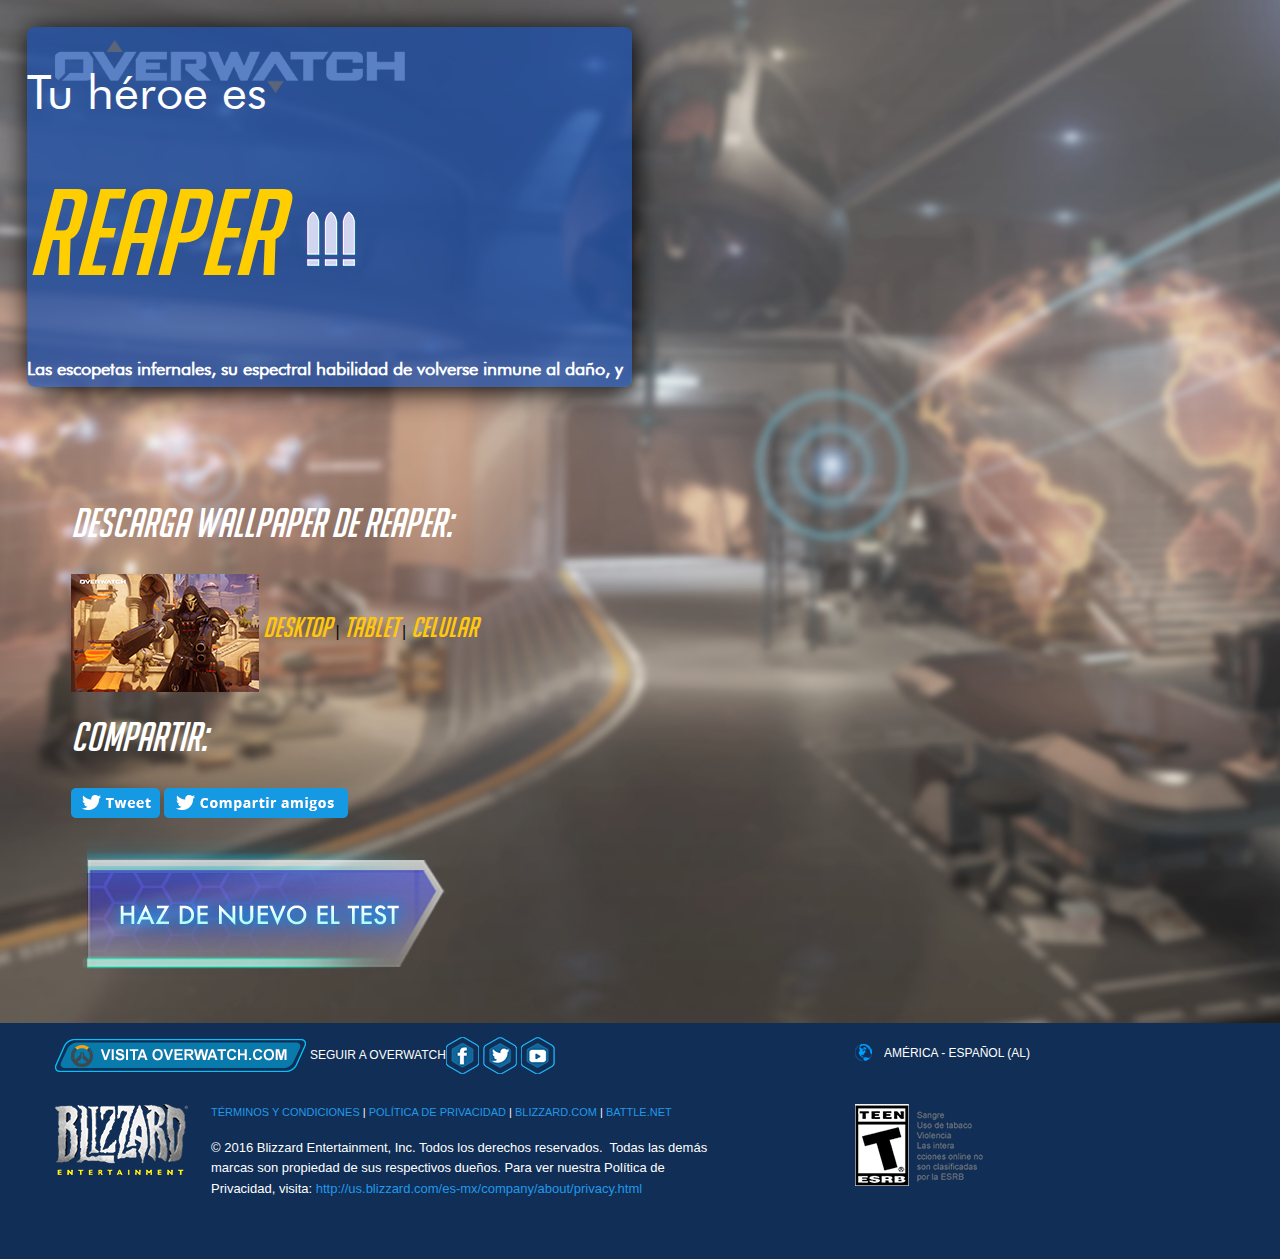
==== preguntas.html @ 50249923 "Ajustes en sección Preguntas/Resultados" ====
<!doctype html>

<html class="no-js" lang="en">
  <head>
    <meta charset="utf-8">
    <meta http-equiv="x-ua-compatible" content="ie=edge">
    <meta name="viewport" content="width=device-width, initial-scale=1.0">
    <title>QuizOverwatch</title>
    <link rel="stylesheet" href="styles/app.css">
    <link rel="stylesheet" href="styles/foundation-icons.css">
    <script src="https://ajax.googleapis.com/ajax/libs/jquery/2.2.3/jquery.min.js"></script>
  </head>
  <body>
  <section class="logo_top">
    <div class="row">
      <div class="large-12 columns">
        <div class="logo"></div>
      </div>
    </div>
    <div class="row">
      <div class="large-12 columns">
        <div class="callout">
<!--           <div class="heroes">
            <div class="large-12 columns social-container">
              <div class="large-6 medium-6 columns facebook"></div>
              <div class="large-6 medium-6 columns twitter"></div>
            </div>
          </div> -->
          <div id="pantalla-preguntas" style="display:none;">

              <div class="pregunta-quiz">
                <p id="cual_eres">1. El auto no arranca. Tú:</p>
              </div>

               <div class="contenedor-preguntas">

    	           <div class="row">
    	           		<div class="large-10 columns large-centered">
    	           	   		<div class="row">        
    				           	<div class="medium-4 columns div-pregunta .div-focus"> 
    				           		<img src="assets/Preguntas/Pregunta1_respuesta1.png">
    				           		<div class="div-texto-pregunta">Llamas a un mecánico</div>
    				           	</div>
    				           	<div class="medium-4 columns div-pregunta .div-focus">
    				           		<img src="assets/Preguntas/Pregunta1_respuesta2.png">
    				           		<div class="div-texto-pregunta">Lo levantas con tus propias manos</div>
    				           	</div>
    				           	<div class="medium-4 columns div-pregunta .div-focus">
    				           		<img src="assets/Preguntas/Pregunta1_respuesta3.png">
    				           		<div class="div-texto-pregunta">Lo conviertes en refacciones</div>
    				           	</div>
    		         		</div>
    		       		</div>
    	           </div> 

    	          <div class="row">
    		           	<div class="large-10 columns large-centered">
    		           	   	<div class="row">        
        				           	<div class="medium-4 columns div-pregunta">
        				           		<img src="assets/Preguntas/Pregunta1_respuesta4.png">
        				           		<div class="div-texto-pregunta">Llenas el tanque de gasolina con un líquido de apariencia dudosa</div>
        				           	</div>
        				           	<div class="medium-4 columns div-pregunta">
        				           		<img src="assets/Preguntas/Pregunta1_respuesta5.png">
        				           		<div class="div-texto-pregunta">Lo reparas</div>
        				           	</div>
        				           	<div class="medium-4 columns div-pregunta">
        				           		<img src="assets/Preguntas/Pregunta1_respuesta6.png">
        				           		<div class="div-texto-pregunta">Utilizas un transporte alternativo</div>
        				           	</div>
    			             	</div>
    			     	     </div>
    	           </div>

               </div>

              <div class="large-10 columns large-centered">
              </div>

          </div>

          <!-- RESULTADOS -->

    

          <div id="pantalla-resultado">
          <div class="resultado-quiz">
            <p id="Tu_heroe">Tu héroe es</p>
            <p id="Nombre_heroe">REAPER <img src="assets/Personaje_Resultado/Icono_rol_ataque.png" alt=""></p>
            <p id="descripcion_heroe"> <strong> Las escopetas infernales, su espectral habilidad de volverse inmune al daño, y el poder de caminar entre las sombras hacen a Reaper uno de los seres más letales de la Tierra.</strong></p>
          </div>

          <!-- descargar wallpaper -->

          <section class="Descarga-Wallpaper">
          
          	<div class="medium-6 columns vacio"> </div>
          	<div class="medium-6 columns vacio"> </div>

          	<div class="contenido-descarga-wallpaper">
          	<div class="row">
          		<div class="medium-6 columns">
          		<p id="Descarga-wall"> DESCARGA WALLPAPER DE REAPER: </p>
          		<p id="Descarga-formatos"> <img src="assets/Personaje_Resultado/Reaper_wallp_thumb.png" alt=""> 
          		    <a class="formatos-descarga" href="#"> DESKTOP  </a> |
                    <a class="formatos-descarga" href="#"> TABLET </a> |
                    <a class="formatos-descarga" href="#"> CELULAR </a></p>
          		</div>
          	</div>
          	</section>

          	<section class="Compartir-redes-tw">
          	<div class="contenido-compartir-tw"> 
          	<div class="row">
          		<div class="medium-6 columns">
          		<p id="Compartir-redes"> COMPARTIR: </p>
          		<p id="BT-Tweet-compartir"> <img src="assets/Personaje_Resultado/Bt_Tweet.png" alt=""> <img src="assets/Personaje_Resultado/Bt_Compartir_twitter.png" alt=""> </p>

          		</div>
          	</div>

          	</div>
          	</section>

          	<section class="Bt-HazNuevoTest">
          	<div class="Bt-Nuevo-Test"> 
          	<div class="row">
          		<div class="medium-6 columns">
          		<p id="Bt_HazNuevo"> <img src="assets/Personaje_Resultado/Bt_HazNuevoTest.png" alt=""> </p>

          		</div>
          	</div>

          	</div>
          	</section>
        


          </div> <!-- .pantalla-resultado -->
          <!-- . TERMINA RESULTADOS -->

        </div>
      </div>
    </div>
    </section>

    <!-- footer -->

    <footer>
      <div class="row">

        <div class="large-8 columns">
        <ul class="menu" style="margin-top: 14px;">
          <li>
            <a href="http://www.playoverwatch.com" target="_blank" style="padding: 0px;">
                <img src="assets/home/footer/Bt_VisitaOver.png" alt="">
            </a>
          </li>
          <li id="seguiroverwatch"> SEGUIR A OVERWATCH </li>
          <li>
              <a href="https://www.facebook.com/PlayOverwatch/" target="_blank" style="padding: 0px;">
              <img src="assets/home/footer/logo_facebook.png" alt=""></a>
          </li>
          <li>
              <a href="https://twitter.com/playoverwatch" target="_blank" style="padding: 0px;">
              <img src="assets/home/footer/logo_twitter.png" alt=""></a>
          </li>
          <li>
            <a href="https://www.youtube.com/PlayOverwatch" target="_blank" style="padding: 0px;"><img src="assets/home/footer/logo_youtube.png" alt=""></a>
          </li>
        </ul>    
        </div> <!-- .large-8 columns -->


       <div class="large-4 columns">
       <div class="seleccion-idioma">
        <ul class="no-bullet horizontal align-right">
          <li><img src="assets/home/footer/WORLD.png" alt=""> 
              <select class="idioma">
                <option>AMÉRICA - ESPAÑOL (AL)</option>
                <option>AMÉRICA - PORTUGUES</option>
                <option>AMÉRICA - INGLÉS</option>
              </select>
          </li>
        </ul>
        </div> <!-- .seleccion-idionma -->
        </div> <!-- .large-4 columns -->

      </div> <!-- .row -->

      <div class="row">
        <div class="large-7 columns">
        

        <div class="Legales">
        <div class="LogoBlizzard" id="legalesBlizzardlogo">
            
        </div>
          <div class="legalesblizzard">
              <ul class="no-bullet horizontal">

                <p class="text-justify" id="legalesblizzardtexto">
                    <a class="enlaces-footer" href="#"> TÉRMINOS Y CONDICIONES   </a> |
                    <a class="enlaces-footer" href="#"> POLÍTICA DE PRIVACIDAD </a> |
                    <a class="enlaces-footer" href="#"> BLIZZARD.COM </a> |
                    <a class="enlaces-footer" href="#"> BATTLE.NET </a>
                <p/>
                <p class="disclaimer"> 
                     © 2016 Blizzard Entertainment, Inc. Todos los derechos reservados.  Todas las demás marcas son propiedad de sus respectivos dueños. Para ver nuestra Política de Privacidad, visita: <a href="http://us.blizzard.com/es-mx/company/about/privacy.html">http://us.blizzard.com/es-mx/company/about/privacy.html</a>
                </p>

              </ul>
          </div> <!-- .legales blizzard -->
        </div> <!-- .legales -->
          
        </div><!-- .large-8 columns -->

        <div class="large-1 columns">
          
        </div><!-- .large-1 columns -->

        <div class="large-4 columns">
          <div class="imagen-esrb">
          
          </div>
        </div><!-- .large-4 columns -->

      </div> <!-- .row -->

    </footer>
    <!-- footer fin -->



    <script src="bower_components/jquery/dist/jquery.js"></script>
    <script src="bower_components/what-input/what-input.js"></script>
    <script src="bower_components/foundation-sites/dist/foundation.js"></script>
    <script src="js/app.js"></script>
  </body>
</html>
---- styles/app.css ----
@charset "UTF-8";
/**
 * Foundation for Sites by ZURB
 * Version 6.2.1
 * foundation.zurb.com
 * Licensed under MIT Open Source
 */
/*! normalize.css v3.0.3 | MIT License | github.com/necolas/normalize.css */
/**
   * 1. Set default font family to sans-serif.
   * 2. Prevent iOS and IE text size adjust after device orientation change,
   *    without disabling user zoom.
   */
html {
  font-family: sans-serif;
  /* 1 */
  -ms-text-size-adjust: 100%;
  /* 2 */
  -webkit-text-size-adjust: 100%;
  /* 2 */ }

/**
   * Remove default margin.
   */
body {
  margin: 0; 
}

@font-face {
    font-family: bigNoodleToo;
    src: url(fonts/Big_Noodle_Too.ttf);
}

@font-face {
    font-family: BigNoodleTooOblique;
    src: url(fonts/BigNoodleTooOblique.ttf);
}

@font-face {
    font-family: FuturaBookfont;
    src: url(fonts/Futura_Book_font.ttf);
}

/* Desktops and laptops ----------- */
@media only screen
and (min-width : 768px) {
/* Styles */

/* Estilos index */

        .logo{
         background: url(../assets/home/Overwatch_logoB.png) no-repeat;
         height: 71px;
         width: 466px;
         background-size: 75%;
         margin-top: 40px;
        }

        .heroes{
          background: url(../assets/home/Logo_intro.png) no-repeat;
          width: 794px;
          height: 629px;
          margin: 0 auto;
          background-size: 75%;
          background-position: 50%;
        }

        .social-container{
          margin: 45% 4% 0px;
        }

        .twitter{
          background: url(../assets/home/Bt_Ingresa_Twitter.png) no-repeat;
          width: 464px;
          height: 189px;
          cursor: pointer;
          background-size: 396px;
        }

        .facebook{
          background: url(../assets/home/Bt_Ingresa_Facebook.png) no-repeat;
          width: 464px;
          height: 189px;
          cursor: pointer;
          background-size: 396px;
          margin-left: -80px;
        }

        .contesta-responde{
          background-color: rgba(22,75,173,.7);
          border-radius: 8px;
          width: 602px;
          height: 207px;
          box-shadow: #000 3px 3px 28px;
          margin: 0 auto;
          overflow: hidden;
          padding-top: 27px;
        }

        #cual_eres{
          font-family: BigNoodleTooOblique;
          color: #FFF;
          font-size: 50px;
          text-align: center;
          margin-bottom: 0px;
          height: 30%;
        }

        #contesta_descubre{
          font-family: BigNoodleTooOblique;
          color: #FFF;
          font-size: 25px;
          text-align: center;
          height: 8%;
        }

        #que_eres{
          font-family: BigNoodleTooOblique;
          color: #FFCE00;
          font-size: 40px;
          text-align: center;
          margin-bottom: 0px;
        }

        .imagen-esrb{
          background: url(../assets/home/footer/Teen_esrb.png);
          width: 128px;
          height: 82px;
        }

        .LogoBlizzard{
          background: url(../assets/home/footer/Blizzard_logo.png) no-repeat;
          width: 133px;
          height: 71px;
          float: left;
          height: 155px;
          margin-right: 23px;
        }

        .seleccion-idioma{
          margin-top: 10px;
        }

        .idioma{
          width: 240px;
          font-size: 12px;
          background: transparent;
          color: #FFF;
          border: 0;
        }

        .visita-overwatch{
          background: url(../assets/home/footer/Bt_VisitaOver.png) no-repeat;
          float: left;
        }

        .logo-youtube{
          background: url(../assets/home/footer/logo_youtube.png) no-repeat;
          width: 34px;
          height: 37px; 
          float: left;
        }

        .logo-facebook{
          background: url(../assets/home/footer/logo_facebook.png) no-repeat;
          width: 34px;
          height: 37px; 
          float: left;
        }

        .logo-twitter{
          background: url(../assets/home/footer/logo_twitter.png) no-repeat;
          width: 34px;
          height: 37px; 
          float: left;
        }

        .menu{
          margin-top: 14px;
        }

        /* Estilos quiz */

        .pregunta-quiz{
          background-color: rgba(22,75,173,.7);
          border-radius: 8px;
          width: 602px;
          height: 207px;
          box-shadow: #000 3px 3px 28px;
          margin: 0 auto;
          overflow: hidden;
          padding-top: 27px;
        }

        .contenedor-preguntas{
          margin-top: 80px;
        }

        .div-pregunta{
          transition: all .2s ease-in-out;
          cursor: pointer;
        }

        .div-pregunta:hover{
          transform: scale(1.1);
          /*background: url(../assets/Preguntas/Marco_Over.png) no-repeat;
          background-size: 95% 100%;
          background-position: 60px 0px 0px 0px;*/
        }

        .div-focus{
           background: url(../assets/Preguntas/Marco_Over.png) no-repeat;  
           width: 250px;
           height: 320px;
        }

        .div-texto-pregunta{
          font-family: FuturaBookfont;
          font-size: 19px;
          text-align: center;
          display: table-cell;
          vertical-align: middle;
          height: 90px;
          width: 250px;
          background-color: rgba(255, 255, 255, 0.61);
          position: relative;
          bottom: 90px;
        }

        .resultado-quiz{
            background-color: rgba(22,75,173,.7);
            border-radius: 8px;
            width: 605px;
            height: 360px;
            box-shadow: #000 3px 3px 28px;
            overflow: hidden;
            padding-top: 27px;
            display: inline-block;
            position: relative;
            left: -44px;
            top: -100px;
          }


          #Tu_heroe{
            font-family: FuturaBookfont;
            color: white;
            font-size: 48px;
          }

          #Nombre_heroe{
                font-family: BigNoodleTooOblique;
                color: #FFCE00;
                font-size: 120px;
                /* text-align: center; */
                /*margin-bottom: 0px;
                margin-left: 31px;*/
          }

          #descripcion_heroe{
            font-family: FuturaBookfont;
            color: white;
            font-size: 18px;
          }

          #Descarga-wall{
            font-family: BigNoodleTooOblique;
            color:white;
            font-size: 40px;
          }

          .formatos-descarga{
            font-family: BigNoodleTooOblique;
            font-size:28px;
            color: #ffc70e;
          }

          #Compartir-redes{
            font-family: BigNoodleTooOblique;
            color: white;
            font-size: 40px;
          }
}


/* Smartphones (portrait) ----------- */
@media only screen
and (max-width : 320px) {
/* Styles */

        .logo {
            background: url(../assets/home/Overwatch_logoB.png) no-repeat;
            height: 71px;
            width: 100%;
            margin-top: 40px;
            margin: 0 auto;
            background-size: 100%;
        }

        .heroes {
            background: url(../assets/home/Logo_intro.png) no-repeat;
            width: 100%;
            height: 629px;
            margin: 0 auto;
            background-size: 100%;
        }

        .social-container{
          margin: 45% 4% 0px;
        }

        .twitter {
            background: url(../assets/home/Bt_Ingresa_Twitter.png) no-repeat;
            width: 464px;
            height: 189px;
            cursor: pointer;
            background-size: 100%;
            margin-top: -90px;
        }

        .facebook {
            background: url(../assets/home/Bt_Ingresa_Facebook.png) no-repeat;
            width: 464px;
            height: 189px;
            cursor: pointer;
            background-size: 100%;
            margin-left: -50px;
            margin-top: 96px;
        }

        .contesta-responde {
            background-color: rgba(22,75,173,.7);
            border-radius: 8px;
            width: 338px;
            height: 207px;
            box-shadow: #000 3px 3px 28px;
            overflow: hidden;
            padding-top: 27px;
            display: inline-block;
            position: relative;
            left: -44px;
            top: -100px;
        }

          #cual_eres {
            font-family: BigNoodleTooOblique;
            color: #FFF;
            font-size: 25px;
            /* text-align: center; */
            height: 8%;
            margin-left: 35px;
          }

          #contesta_descubre{
            font-family: BigNoodleTooOblique;
            color: #FFF;
            font-size: 25px;
            height: 8%;
            margin-left: 35px;
          }

          #que_eres{
                font-family: BigNoodleTooOblique;
                color: #FFCE00;
                font-size: 28px;
                /* text-align: center; */
                margin-bottom: 0px;
                margin-left: 31px;
          }


          .disclaimer{
            text-align: left;
            clear: both;
            margin-top: 51px;
          }

          .imagen-esrb{
            background: url(../assets/home/footer/Teen_esrb.png);
            width: 128px;
            height: 82px;
          }

          .LogoBlizzard{
            background: url(../assets/home/footer/Blizzard_logo.png) no-repeat;
            width: 133px;
            height: 71px;
            float: left;
            height: 155px;
            margin-right: 23px;
          }

          .idioma{
            width: 240px;
            font-size: 12px;
            background: transparent;
            color: #FFF;
            border: 0;
          }

          .logo-youtube{
            background: url(../assets/home/footer/logo_youtube.png) no-repeat;
            width: 34px;
            height: 37px; 
          }

          .logo-facebook{
            background: url(../assets/home/footer/logo_facebook.png) no-repeat;
            width: 34px;
            height: 37px; 
          }

          .logo-twitter{
            background: url(../assets/home/footer/logo_twitter.png) no-repeat;
            width: 34px;
            height: 37px; 
          }

          .enlaces-footer{
            font-size: 10px;
            clear: both;
          }

          /* Estilos Quiz */

          .pregunta-quiz{
            background-color: rgba(22,75,173,.7);
            border-radius: 8px;
            width: 602px;
            height: 207px;
            box-shadow: #000 3px 3px 28px;
            margin: 0 auto;
            overflow: hidden;
            padding-top: 27px;
          }

          .contenedor-preguntas{
            margin-top: 80px;
          }

          .div-pregunta{
            
          }

          .div-texto-pregunta{
            font-family: FuturaBookfont;
            font-size: 19px;
            text-align: center;
            display: table-cell;
            vertical-align: middle;
            height: 90px;
            width: 250px;
            background-color: rgba(255, 255, 255, 0.61);
            position: relative;
            bottom: 90px;
          }


}

@media only screen
and (min-width : 320px)
and (max-width : 480px)
 {
  .logo {
      background: url(../assets/home/Overwatch_logoB.png) no-repeat;
      height: 71px;
      width: 100%;
      margin-top: 40px;
      margin: 0 auto;
      background-size: 100%;
  }

  .heroes {
      background: url(../assets/home/Logo_intro.png) no-repeat;
      width: 100%;
      height: 629px;
      margin: 0 auto;
      background-size: 100%;
  }

  .social-container{
    margin: 45% 4% 0px;
  }

  .twitter {
      background: url(../assets/home/Bt_Ingresa_Twitter.png) no-repeat;
      width: 464px;
      height: 189px;
      cursor: pointer;
      background-size: 100%;
      margin-top: -90px;
  }

  .facebook {
      background: url(../assets/home/Bt_Ingresa_Facebook.png) no-repeat;
      width: 464px;
      height: 189px;
      cursor: pointer;
      background-size: 100%;
      margin-left: -50px;
      margin-top: 96px;
  }

  .contesta-responde {
      background-color: rgba(22,75,173,.7);
      border-radius: 8px;
      width: 338px;
      height: 207px;
      box-shadow: #000 3px 3px 28px;
      overflow: hidden;
      padding-top: 27px;
      display: inline-block;
      position: relative;
      left: -44px;
      top: -100px;
  }

    #cual_eres {
      font-family: BigNoodleTooOblique;
      color: #FFF;
      font-size: 25px;
      /* text-align: center; */
      height: 8%;
      margin-left: 35px;
    }

    #contesta_descubre{
      font-family: BigNoodleTooOblique;
      color: #FFF;
      font-size: 25px;
      height: 8%;
      margin-left: 35px;
    }

    #que_eres{
          font-family: BigNoodleTooOblique;
          color: #FFCE00;
          font-size: 28px;
          /* text-align: center; */
          margin-bottom: 0px;
          margin-left: 31px;
    }

    .disclaimer{
      text-align: left;
      clear: both;
      margin-top: 51px;
    }

    .imagen-esrb{
      background: url(../assets/home/footer/Teen_esrb.png);
      width: 128px;
      height: 82px;
    }

    .LogoBlizzard{
      background: url(../assets/home/footer/Blizzard_logo.png) no-repeat;
      width: 133px;
      height: 71px;
      float: left;
      height: 155px;
      margin-right: 23px;
    }

    .idioma{
      width: 240px;
      font-size: 12px;
      background: transparent;
      color: #FFF;
      border: 0;
    }

    .logo-youtube{
      background: url(../assets/home/footer/logo_youtube.png) no-repeat;
      width: 34px;
      height: 37px; 
    }

    .logo-facebook{
      background: url(../assets/home/footer/logo_facebook.png) no-repeat;
      width: 34px;
      height: 37px; 
    }

    .logo-twitter{
      background: url(../assets/home/footer/logo_twitter.png) no-repeat;
      width: 34px;
      height: 37px; 
    }

    .enlaces-footer{
      font-size: 10px;
      clear: both;
    }

    /* Estilos Quiz */

    .pregunta-quiz{
      background-color: rgba(22,75,173,.7);
      border-radius: 8px;
      width: 602px;
      height: 207px;
      box-shadow: #000 3px 3px 28px;
      margin: 0 auto;
      overflow: hidden;
      padding-top: 27px;
    }

    .contenedor-preguntas{
      margin-top: 80px;
    }

    .div-pregunta{
      
    }

    .div-texto-pregunta{
      font-family: FuturaBookfont;
      font-size: 19px;
      text-align: center;
      display: table-cell;
      vertical-align: middle;
      height: 90px;
      width: 250px;
      background-color: rgba(255, 255, 255, 0.61);
      position: relative;
      bottom: 90px;
    }

  }

  @media only screen
  and (min-width : 320px)
  and (max-width : 769px){
        /* Styles */

                .logo{
                 background: url(../assets/home/Overwatch_logoB.png) no-repeat;
                 height: 71px;
                 width: 466px;
                 background-size: 75%;
                 margin-top: 40px;
                }

                .heroes {
                    background: url(../assets/home/Logo_intro.png) no-repeat;
                    width: 100%;
                    height: 629px;
                    margin: 0 auto;
                    background-size: 100%;
                }

                .social-container{
                  margin: 45% 4% 0px;
                }

                .twitter{
                  background: url(../assets/home/Bt_Ingresa_Twitter.png) no-repeat;
                  width: 464px;
                  height: 189px;
                  cursor: pointer;
                  background-size: 100%;
                }

                .facebook{
                  background: url(../assets/home/Bt_Ingresa_Facebook.png) no-repeat;
                  width: 464px;
                  height: 189px;
                  cursor: pointer;
                  background-size: 100%;
                  margin-left: -80px;
                }

                .contesta-responde{
                  background-color: rgba(22,75,173,.7);
                  border-radius: 8px;
                  width: 602px;
                  height: 207px;
                  box-shadow: #000 3px 3px 28px;
                  margin: 0 auto;
                  overflow: hidden;
                  padding-top: 27px;
                }

                #cual_eres{
                  font-family: BigNoodleTooOblique;
                  color: #FFF;
                  font-size: 50px;
                  text-align: center;
                  margin-bottom: 0px;
                  height: 30%;
                }

                #contesta_descubre{
                  font-family: BigNoodleTooOblique;
                  color: #FFF;
                  font-size: 25px;
                  text-align: center;
                  height: 8%;
                }

                #que_eres{
                  font-family: BigNoodleTooOblique;
                  color: #FFCE00;
                  font-size: 40px;
                  text-align: center;
                  margin-bottom: 0px;
                }
                  .disclaimer{
                    text-align: left;
                    clear: both;
                    margin-top: 51px;
                  }

                  .imagen-esrb{
                    background: url(../assets/home/footer/Teen_esrb.png);
                    width: 128px;
                    height: 82px;
                  }

                  .LogoBlizzard{
                    background: url(../assets/home/footer/Blizzard_logo.png) no-repeat;
                    width: 133px;
                    height: 71px;
                    float: left;
                    height: 155px;
                    margin-right: 23px;
                  }

                  .idioma{
                    width: 240px;
                    font-size: 12px;
                    background: transparent;
                    color: #FFF;
                    border: 0;
                  }

                  .logo-youtube{
                    background: url(../assets/home/footer/logo_youtube.png) no-repeat;
                    width: 34px;
                    height: 37px; 
                  }

                  .logo-facebook{
                    background: url(../assets/home/footer/logo_facebook.png) no-repeat;
                    width: 34px;
                    height: 37px; 
                  }

                  .logo-twitter{
                    background: url(../assets/home/footer/logo_twitter.png) no-repeat;
                    width: 34px;
                    height: 37px; 
                  }

                  .enlaces-footer{
                    font-size: 10px;
                    clear: both;
                  }

                  /*Estilos Quiz*/


                  .pregunta-quiz{
                    background-color: rgba(22,75,173,.7);
                    border-radius: 8px;
                    width: 602px;
                    height: 207px;
                    box-shadow: #000 3px 3px 28px;
                    margin: 0 auto;
                    overflow: hidden;
                    padding-top: 27px;
                  }

                  .contenedor-preguntas{
                    margin-top: 80px;
                  }

                  .div-pregunta{
                    
                  }

                  .div-texto-pregunta{
                    font-family: FuturaBookfont;
                    font-size: 19px;
                    text-align: center;
                    display: table-cell;
                    vertical-align: middle;
                    height: 90px;
                    width: 250px;
                    background-color: rgba(255, 255, 255, 0.61);
                    position: relative;
                    bottom: 90px;
                  }

  }



/* HTML5 display definitions
     ========================================================================== */
/**
   * Correct `block` display not defined for any HTML5 element in IE 8/9.
   * Correct `block` display not defined for `details` or `summary` in IE 10/11
   * and Firefox.
   * Correct `block` display not defined for `main` in IE 11.
   */
article,
aside,
details,
figcaption,
figure,
footer,
header,
hgroup,
main,
menu,
nav,
section,
summary {
  display: block; }

/**
   * 1. Correct `inline-block` display not defined in IE 8/9.
   * 2. Normalize vertical alignment of `progress` in Chrome, Firefox, and Opera.
   */
audio,
canvas,
progress,
video {
  display: inline-block;
  /* 1 */
  vertical-align: baseline;
  /* 2 */ }

/**
   * Prevent modern browsers from displaying `audio` without controls.
   * Remove excess height in iOS 5 devices.
   */
audio:not([controls]) {
  display: none;
  height: 0; }

/**
   * Address `[hidden]` styling not present in IE 8/9/10.
   * Hide the `template` element in IE 8/9/10/11, Safari, and Firefox < 22.
   */
[hidden],
template {
  display: none; }

/* Links
     ========================================================================== */
/**
   * Remove the gray background color from active links in IE 10.
   */
a {
  background-color: transparent; }

/**
   * Improve readability of focused elements when they are also in an
   * active/hover state.
   */
a:active,
a:hover {
  outline: 0; }

/* Text-level semantics
     ========================================================================== */
/**
   * Address styling not present in IE 8/9/10/11, Safari, and Chrome.
   */
abbr[title] {
  border-bottom: 1px dotted; }

/**
   * Address style set to `bolder` in Firefox 4+, Safari, and Chrome.
   */
b,
strong {
  font-weight: bold; }

/**
   * Address styling not present in Safari and Chrome.
   */
dfn {
  font-style: italic; }

/**
   * Address variable `h1` font-size and margin within `section` and `article`
   * contexts in Firefox 4+, Safari, and Chrome.
   */
h1 {
  font-size: 2em;
  margin: 0.67em 0; }

/**
   * Address styling not present in IE 8/9.
   */
mark {
  background: #ff0;
  color: #000; }

/**
   * Address inconsistent and variable font size in all browsers.
   */
small {
  font-size: 80%; }

/**
   * Prevent `sub` and `sup` affecting `line-height` in all browsers.
   */
sub,
sup {
  font-size: 75%;
  line-height: 0;
  position: relative;
  vertical-align: baseline; }

sup {
  top: -0.5em; }

sub {
  bottom: -0.25em; }

/* Embedded content
     ========================================================================== */
/**
   * Remove border when inside `a` element in IE 8/9/10.
   */
img {
  border: 0; }

/**
   * Correct overflow not hidden in IE 9/10/11.
   */
svg:not(:root) {
  overflow: hidden; }

/* Grouping content
     ========================================================================== */
/**
   * Address margin not present in IE 8/9 and Safari.
   */
figure {
  margin: 1em 40px; }

/**
   * Address differences between Firefox and other browsers.
   */
hr {
  box-sizing: content-box;
  height: 0; }

/**
   * Contain overflow in all browsers.
   */
pre {
  overflow: auto; }

/**
   * Address odd `em`-unit font size rendering in all browsers.
   */
code,
kbd,
pre,
samp {
  font-family: monospace, monospace;
  font-size: 1em; }

/* Forms
     ========================================================================== */
/**
   * Known limitation: by default, Chrome and Safari on OS X allow very limited
   * styling of `select`, unless a `border` property is set.
   */
/**
   * 1. Correct color not being inherited.
   *    Known issue: affects color of disabled elements.
   * 2. Correct font properties not being inherited.
   * 3. Address margins set differently in Firefox 4+, Safari, and Chrome.
   */
button,
input,
optgroup,
select,
textarea {
  color: inherit;
  /* 1 */
  font: inherit;
  /* 2 */
  margin: 0;
  /* 3 */ }

/**
   * Address `overflow` set to `hidden` in IE 8/9/10/11.
   */
button {
  overflow: visible; }

/**
   * Address inconsistent `text-transform` inheritance for `button` and `select`.
   * All other form control elements do not inherit `text-transform` values.
   * Correct `button` style inheritance in Firefox, IE 8/9/10/11, and Opera.
   * Correct `select` style inheritance in Firefox.
   */
button,
select {
  text-transform: none; }

/**
   * 1. Avoid the WebKit bug in Android 4.0.* where (2) destroys native `audio`
   *    and `video` controls.
   * 2. Correct inability to style clickable `input` types in iOS.
   * 3. Improve usability and consistency of cursor style between image-type
   *    `input` and others.
   */
button,
html input[type="button"],
input[type="reset"],
input[type="submit"] {
  -webkit-appearance: button;
  /* 2 */
  cursor: pointer;
  /* 3 */ }

/**
   * Re-set default cursor for disabled elements.
   */
button[disabled],
html input[disabled] {
  cursor: not-allowed; }

/**
   * Remove inner padding and border in Firefox 4+.
   */
button::-moz-focus-inner,
input::-moz-focus-inner {
  border: 0;
  padding: 0; }

/**
   * Address Firefox 4+ setting `line-height` on `input` using `!important` in
   * the UA stylesheet.
   */
input {
  line-height: normal; }

/**
   * It's recommended that you don't attempt to style these elements.
   * Firefox's implementation doesn't respect box-sizing, padding, or width.
   *
   * 1. Address box sizing set to `content-box` in IE 8/9/10.
   * 2. Remove excess padding in IE 8/9/10.
   */
input[type="checkbox"],
input[type="radio"] {
  box-sizing: border-box;
  /* 1 */
  padding: 0;
  /* 2 */ }

/**
   * Fix the cursor style for Chrome's increment/decrement buttons. For certain
   * `font-size` values of the `input`, it causes the cursor style of the
   * decrement button to change from `default` to `text`.
   */
input[type="number"]::-webkit-inner-spin-button,
input[type="number"]::-webkit-outer-spin-button {
  height: auto; }

/**
   * 1. Address `appearance` set to `searchfield` in Safari and Chrome.
   * 2. Address `box-sizing` set to `border-box` in Safari and Chrome.
   */
input[type="search"] {
  -webkit-appearance: textfield;
  /* 1 */
  box-sizing: content-box;
  /* 2 */ }

/**
   * Remove inner padding and search cancel button in Safari and Chrome on OS X.
   * Safari (but not Chrome) clips the cancel button when the search input has
   * padding (and `textfield` appearance).
   */
input[type="search"]::-webkit-search-cancel-button,
input[type="search"]::-webkit-search-decoration {
  -webkit-appearance: none; }

/**
   * Define consistent border, margin, and padding.
   * [NOTE] We don't enable this ruleset in Foundation, because we want the <fieldset> element to have plain styling.
   */
/* fieldset {
    border: 1px solid #c0c0c0;
    margin: 0 2px;
    padding: 0.35em 0.625em 0.75em;
  } */
/**
   * 1. Correct `color` not being inherited in IE 8/9/10/11.
   * 2. Remove padding so people aren't caught out if they zero out fieldsets.
   */
legend {
  border: 0;
  /* 1 */
  padding: 0;
  /* 2 */ }

/**
   * Remove default vertical scrollbar in IE 8/9/10/11.
   */
textarea {
  overflow: auto; }

/**
   * Don't inherit the `font-weight` (applied by a rule above).
   * NOTE: the default cannot safely be changed in Chrome and Safari on OS X.
   */
optgroup {
  font-weight: bold; }

/* Tables
     ========================================================================== */
/**
   * Remove most spacing between table cells.
   */
table {
  border-collapse: collapse;
  border-spacing: 0; }

td,
th {
  padding: 0; }

.foundation-mq {
  font-family: "small=0em&medium=40em&large=64em&xlarge=75em&xxlarge=90em"; }

html {
  font-size: 100%;
  box-sizing: border-box; }

*,
*::before,
*::after {
  box-sizing: inherit; }

body {
  padding: 0;
  margin: 0;
  font-family: "Helvetica Neue", Helvetica, Roboto, Arial, sans-serif;
  font-weight: normal;
  line-height: 1.5;
  color: #0a0a0a;
  background: #fefefe;
  -webkit-font-smoothing: antialiased;
  -moz-osx-font-smoothing: grayscale; 
  background: url(../assets/home/Back_intro.png) no-repeat center center fixed;
  background-size: cover;
}

img {
  max-width: 100%;
  height: auto;
  -ms-interpolation-mode: bicubic;
  display: inline-block;
  vertical-align: middle; }

textarea {
  height: auto;
  min-height: 50px;
  border-radius: 0; }

select {
  width: 100%;
  border-radius: 0; }

#map_canvas img,
#map_canvas embed,
#map_canvas object,
.map_canvas img,
.map_canvas embed,
.map_canvas object,
.mqa-display img,
.mqa-display embed,
.mqa-display object {
  max-width: none !important; }

button {
  -webkit-appearance: none;
  -moz-appearance: none;
  background: transparent;
  padding: 0;
  border: 0;
  border-radius: 0;
  line-height: 1; }
  [data-whatinput='mouse'] button {
    outline: 0; }

.is-visible {
  display: block !important; }

.is-hidden {
  display: none !important; }

.row {
  max-width: 75rem;
  margin-left: auto;
  margin-right: auto; }
  .row::before, .row::after {
    content: ' ';
    display: table; }
  .row::after {
    clear: both; }
  .row.collapse > .column, .row.collapse > .columns {
    padding-left: 0;
    padding-right: 0; }
  .row .row {
    max-width: none;
    margin-left: -0.625rem;
    margin-right: -0.625rem;
    max-width: none; }
    @media screen and (min-width: 40em) {
      .row .row {
        margin-left: -0.9375rem;
        margin-right: -0.9375rem; } }
    .row .row.collapse {
      margin-left: 0;
      margin-right: 0; }
  .row.expanded {
    max-width: none; }
    .row.expanded .row {
      margin-left: auto;
      margin-right: auto; }

.column, .columns {
  width: 100%;
  float: left;
  padding-left: 0.625rem;
  padding-right: 0.625rem; }
  @media screen and (min-width: 40em) {
    .column, .columns {
      padding-left: 0.9375rem;
      padding-right: 0.9375rem; } }
  .column:last-child:not(:first-child), .columns:last-child:not(:first-child) {
    float: right; }
  .column.end:last-child:last-child, .end.columns:last-child:last-child {
    float: left; }

.column.row.row, .row.row.columns {
  float: none; }
  .row .column.row.row, .row .row.row.columns {
    padding-left: 0;
    padding-right: 0;
    margin-left: 0;
    margin-right: 0; }

.small-1 {
  width: 8.33333%; }

.small-push-1 {
  position: relative;
  left: 8.33333%; }

.small-pull-1 {
  position: relative;
  left: -8.33333%; }

.small-offset-0 {
  margin-left: 0%; }

.small-2 {
  width: 16.66667%; }

.small-push-2 {
  position: relative;
  left: 16.66667%; }

.small-pull-2 {
  position: relative;
  left: -16.66667%; }

.small-offset-1 {
  margin-left: 8.33333%; }

.small-3 {
  width: 25%; }

.small-push-3 {
  position: relative;
  left: 25%; }

.small-pull-3 {
  position: relative;
  left: -25%; }

.small-offset-2 {
  margin-left: 16.66667%; }

.small-4 {
  width: 33.33333%; }

.small-push-4 {
  position: relative;
  left: 33.33333%; }

.small-pull-4 {
  position: relative;
  left: -33.33333%; }

.small-offset-3 {
  margin-left: 25%; }

.small-5 {
  width: 41.66667%; }

.small-push-5 {
  position: relative;
  left: 41.66667%; }

.small-pull-5 {
  position: relative;
  left: -41.66667%; }

.small-offset-4 {
  margin-left: 33.33333%; }

.small-6 {
  width: 50%; }

.small-push-6 {
  position: relative;
  left: 50%; }

.small-pull-6 {
  position: relative;
  left: -50%; }

.small-offset-5 {
  margin-left: 41.66667%; }

.small-7 {
  width: 58.33333%; }

.small-push-7 {
  position: relative;
  left: 58.33333%; }

.small-pull-7 {
  position: relative;
  left: -58.33333%; }

.small-offset-6 {
  margin-left: 50%; }

.small-8 {
  width: 66.66667%; }

.small-push-8 {
  position: relative;
  left: 66.66667%; }

.small-pull-8 {
  position: relative;
  left: -66.66667%; }

.small-offset-7 {
  margin-left: 58.33333%; }

.small-9 {
  width: 75%; }

.small-push-9 {
  position: relative;
  left: 75%; }

.small-pull-9 {
  position: relative;
  left: -75%; }

.small-offset-8 {
  margin-left: 66.66667%; }

.small-10 {
  width: 83.33333%; }

.small-push-10 {
  position: relative;
  left: 83.33333%; }

.small-pull-10 {
  position: relative;
  left: -83.33333%; }

.small-offset-9 {
  margin-left: 75%; }

.small-11 {
  width: 91.66667%; }

.small-push-11 {
  position: relative;
  left: 91.66667%; }

.small-pull-11 {
  position: relative;
  left: -91.66667%; }

.small-offset-10 {
  margin-left: 83.33333%; }

.small-12 {
  width: 100%; }

.small-offset-11 {
  margin-left: 91.66667%; }

.small-up-1 > .column, .small-up-1 > .columns {
  width: 100%;
  float: left; }
  .small-up-1 > .column:nth-of-type(1n), .small-up-1 > .columns:nth-of-type(1n) {
    clear: none; }
  .small-up-1 > .column:nth-of-type(1n+1), .small-up-1 > .columns:nth-of-type(1n+1) {
    clear: both; }
  .small-up-1 > .column:last-child, .small-up-1 > .columns:last-child {
    float: left; }

.small-up-2 > .column, .small-up-2 > .columns {
  width: 50%;
  float: left; }
  .small-up-2 > .column:nth-of-type(1n), .small-up-2 > .columns:nth-of-type(1n) {
    clear: none; }
  .small-up-2 > .column:nth-of-type(2n+1), .small-up-2 > .columns:nth-of-type(2n+1) {
    clear: both; }
  .small-up-2 > .column:last-child, .small-up-2 > .columns:last-child {
    float: left; }

.small-up-3 > .column, .small-up-3 > .columns {
  width: 33.33333%;
  float: left; }
  .small-up-3 > .column:nth-of-type(1n), .small-up-3 > .columns:nth-of-type(1n) {
    clear: none; }
  .small-up-3 > .column:nth-of-type(3n+1), .small-up-3 > .columns:nth-of-type(3n+1) {
    clear: both; }
  .small-up-3 > .column:last-child, .small-up-3 > .columns:last-child {
    float: left; }

.small-up-4 > .column, .small-up-4 > .columns {
  width: 25%;
  float: left; }
  .small-up-4 > .column:nth-of-type(1n), .small-up-4 > .columns:nth-of-type(1n) {
    clear: none; }
  .small-up-4 > .column:nth-of-type(4n+1), .small-up-4 > .columns:nth-of-type(4n+1) {
    clear: both; }
  .small-up-4 > .column:last-child, .small-up-4 > .columns:last-child {
    float: left; }

.small-up-5 > .column, .small-up-5 > .columns {
  width: 20%;
  float: left; }
  .small-up-5 > .column:nth-of-type(1n), .small-up-5 > .columns:nth-of-type(1n) {
    clear: none; }
  .small-up-5 > .column:nth-of-type(5n+1), .small-up-5 > .columns:nth-of-type(5n+1) {
    clear: both; }
  .small-up-5 > .column:last-child, .small-up-5 > .columns:last-child {
    float: left; }

.small-up-6 > .column, .small-up-6 > .columns {
  width: 16.66667%;
  float: left; }
  .small-up-6 > .column:nth-of-type(1n), .small-up-6 > .columns:nth-of-type(1n) {
    clear: none; }
  .small-up-6 > .column:nth-of-type(6n+1), .small-up-6 > .columns:nth-of-type(6n+1) {
    clear: both; }
  .small-up-6 > .column:last-child, .small-up-6 > .columns:last-child {
    float: left; }

.small-up-7 > .column, .small-up-7 > .columns {
  width: 14.28571%;
  float: left; }
  .small-up-7 > .column:nth-of-type(1n), .small-up-7 > .columns:nth-of-type(1n) {
    clear: none; }
  .small-up-7 > .column:nth-of-type(7n+1), .small-up-7 > .columns:nth-of-type(7n+1) {
    clear: both; }
  .small-up-7 > .column:last-child, .small-up-7 > .columns:last-child {
    float: left; }

.small-up-8 > .column, .small-up-8 > .columns {
  width: 12.5%;
  float: left; }
  .small-up-8 > .column:nth-of-type(1n), .small-up-8 > .columns:nth-of-type(1n) {
    clear: none; }
  .small-up-8 > .column:nth-of-type(8n+1), .small-up-8 > .columns:nth-of-type(8n+1) {
    clear: both; }
  .small-up-8 > .column:last-child, .small-up-8 > .columns:last-child {
    float: left; }

.small-collapse > .column, .small-collapse > .columns {
  padding-left: 0;
  padding-right: 0; }

.small-collapse .row {
  margin-left: 0;
  margin-right: 0; }

.small-uncollapse > .column, .small-uncollapse > .columns {
  padding-left: 0.625rem;
  padding-right: 0.625rem; }

.small-centered {
  float: none;
  margin-left: auto;
  margin-right: auto; }

.small-uncentered,
.small-push-0,
.small-pull-0 {
  position: static;
  margin-left: 0;
  margin-right: 0;
  float: left; }

@media screen and (min-width: 40em) {
  .medium-1 {
    width: 8.33333%; }
  .medium-push-1 {
    position: relative;
    left: 8.33333%; }
  .medium-pull-1 {
    position: relative;
    left: -8.33333%; }
  .medium-offset-0 {
    margin-left: 0%; }
  .medium-2 {
    width: 16.66667%; }
  .medium-push-2 {
    position: relative;
    left: 16.66667%; }
  .medium-pull-2 {
    position: relative;
    left: -16.66667%; }
  .medium-offset-1 {
    margin-left: 8.33333%; }
  .medium-3 {
    width: 25%; }
  .medium-push-3 {
    position: relative;
    left: 25%; }
  .medium-pull-3 {
    position: relative;
    left: -25%; }
  .medium-offset-2 {
    margin-left: 16.66667%; }
  .medium-4 {
    width: 33.33333%; }
  .medium-push-4 {
    position: relative;
    left: 33.33333%; }
  .medium-pull-4 {
    position: relative;
    left: -33.33333%; }
  .medium-offset-3 {
    margin-left: 25%; }
  .medium-5 {
    width: 41.66667%; }
  .medium-push-5 {
    position: relative;
    left: 41.66667%; }
  .medium-pull-5 {
    position: relative;
    left: -41.66667%; }
  .medium-offset-4 {
    margin-left: 33.33333%; }
  .medium-6 {
    width: 50%; }
  .medium-push-6 {
    position: relative;
    left: 50%; }
  .medium-pull-6 {
    position: relative;
    left: -50%; }
  .medium-offset-5 {
    margin-left: 41.66667%; }
  .medium-7 {
    width: 58.33333%; }
  .medium-push-7 {
    position: relative;
    left: 58.33333%; }
  .medium-pull-7 {
    position: relative;
    left: -58.33333%; }
  .medium-offset-6 {
    margin-left: 50%; }
  .medium-8 {
    width: 66.66667%; }
  .medium-push-8 {
    position: relative;
    left: 66.66667%; }
  .medium-pull-8 {
    position: relative;
    left: -66.66667%; }
  .medium-offset-7 {
    margin-left: 58.33333%; }
  .medium-9 {
    width: 75%; }
  .medium-push-9 {
    position: relative;
    left: 75%; }
  .medium-pull-9 {
    position: relative;
    left: -75%; }
  .medium-offset-8 {
    margin-left: 66.66667%; }
  .medium-10 {
    width: 83.33333%; }
  .medium-push-10 {
    position: relative;
    left: 83.33333%; }
  .medium-pull-10 {
    position: relative;
    left: -83.33333%; }
  .medium-offset-9 {
    margin-left: 75%; }
  .medium-11 {
    width: 91.66667%; }
  .medium-push-11 {
    position: relative;
    left: 91.66667%; }
  .medium-pull-11 {
    position: relative;
    left: -91.66667%; }
  .medium-offset-10 {
    margin-left: 83.33333%; }
  .medium-12 {
    width: 100%; }
  .medium-offset-11 {
    margin-left: 91.66667%; }
  .medium-up-1 > .column, .medium-up-1 > .columns {
    width: 100%;
    float: left; }
    .medium-up-1 > .column:nth-of-type(1n), .medium-up-1 > .columns:nth-of-type(1n) {
      clear: none; }
    .medium-up-1 > .column:nth-of-type(1n+1), .medium-up-1 > .columns:nth-of-type(1n+1) {
      clear: both; }
    .medium-up-1 > .column:last-child, .medium-up-1 > .columns:last-child {
      float: left; }
  .medium-up-2 > .column, .medium-up-2 > .columns {
    width: 50%;
    float: left; }
    .medium-up-2 > .column:nth-of-type(1n), .medium-up-2 > .columns:nth-of-type(1n) {
      clear: none; }
    .medium-up-2 > .column:nth-of-type(2n+1), .medium-up-2 > .columns:nth-of-type(2n+1) {
      clear: both; }
    .medium-up-2 > .column:last-child, .medium-up-2 > .columns:last-child {
      float: left; }
  .medium-up-3 > .column, .medium-up-3 > .columns {
    width: 33.33333%;
    float: left; }
    .medium-up-3 > .column:nth-of-type(1n), .medium-up-3 > .columns:nth-of-type(1n) {
      clear: none; }
    .medium-up-3 > .column:nth-of-type(3n+1), .medium-up-3 > .columns:nth-of-type(3n+1) {
      clear: both; }
    .medium-up-3 > .column:last-child, .medium-up-3 > .columns:last-child {
      float: left; }
  .medium-up-4 > .column, .medium-up-4 > .columns {
    width: 25%;
    float: left; }
    .medium-up-4 > .column:nth-of-type(1n), .medium-up-4 > .columns:nth-of-type(1n) {
      clear: none; }
    .medium-up-4 > .column:nth-of-type(4n+1), .medium-up-4 > .columns:nth-of-type(4n+1) {
      clear: both; }
    .medium-up-4 > .column:last-child, .medium-up-4 > .columns:last-child {
      float: left; }
  .medium-up-5 > .column, .medium-up-5 > .columns {
    width: 20%;
    float: left; }
    .medium-up-5 > .column:nth-of-type(1n), .medium-up-5 > .columns:nth-of-type(1n) {
      clear: none; }
    .medium-up-5 > .column:nth-of-type(5n+1), .medium-up-5 > .columns:nth-of-type(5n+1) {
      clear: both; }
    .medium-up-5 > .column:last-child, .medium-up-5 > .columns:last-child {
      float: left; }
  .medium-up-6 > .column, .medium-up-6 > .columns {
    width: 16.66667%;
    float: left; }
    .medium-up-6 > .column:nth-of-type(1n), .medium-up-6 > .columns:nth-of-type(1n) {
      clear: none; }
    .medium-up-6 > .column:nth-of-type(6n+1), .medium-up-6 > .columns:nth-of-type(6n+1) {
      clear: both; }
    .medium-up-6 > .column:last-child, .medium-up-6 > .columns:last-child {
      float: left; }
  .medium-up-7 > .column, .medium-up-7 > .columns {
    width: 14.28571%;
    float: left; }
    .medium-up-7 > .column:nth-of-type(1n), .medium-up-7 > .columns:nth-of-type(1n) {
      clear: none; }
    .medium-up-7 > .column:nth-of-type(7n+1), .medium-up-7 > .columns:nth-of-type(7n+1) {
      clear: both; }
    .medium-up-7 > .column:last-child, .medium-up-7 > .columns:last-child {
      float: left; }
  .medium-up-8 > .column, .medium-up-8 > .columns {
    width: 12.5%;
    float: left; }
    .medium-up-8 > .column:nth-of-type(1n), .medium-up-8 > .columns:nth-of-type(1n) {
      clear: none; }
    .medium-up-8 > .column:nth-of-type(8n+1), .medium-up-8 > .columns:nth-of-type(8n+1) {
      clear: both; }
    .medium-up-8 > .column:last-child, .medium-up-8 > .columns:last-child {
      float: left; }
  .medium-collapse > .column, .medium-collapse > .columns {
    padding-left: 0;
    padding-right: 0; }
  .medium-collapse .row {
    margin-left: 0;
    margin-right: 0; }
  .medium-uncollapse > .column, .medium-uncollapse > .columns {
    padding-left: 0.9375rem;
    padding-right: 0.9375rem; }
  .medium-centered {
    float: none;
    margin-left: auto;
    margin-right: auto; }
  .medium-uncentered,
  .medium-push-0,
  .medium-pull-0 {
    position: static;
    margin-left: 0;
    margin-right: 0;
    float: left; } }

@media screen and (min-width: 64em) {
  .large-1 {
    width: 8.33333%; }
  .large-push-1 {
    position: relative;
    left: 8.33333%; }
  .large-pull-1 {
    position: relative;
    left: -8.33333%; }
  .large-offset-0 {
    margin-left: 0%; }
  .large-2 {
    width: 16.66667%; }
  .large-push-2 {
    position: relative;
    left: 16.66667%; }
  .large-pull-2 {
    position: relative;
    left: -16.66667%; }
  .large-offset-1 {
    margin-left: 8.33333%; }
  .large-3 {
    width: 25%; }
  .large-push-3 {
    position: relative;
    left: 25%; }
  .large-pull-3 {
    position: relative;
    left: -25%; }
  .large-offset-2 {
    margin-left: 16.66667%; }
  .large-4 {
    width: 33.33333%; }
  .large-push-4 {
    position: relative;
    left: 33.33333%; }
  .large-pull-4 {
    position: relative;
    left: -33.33333%; }
  .large-offset-3 {
    margin-left: 25%; }
  .large-5 {
    width: 41.66667%; }
  .large-push-5 {
    position: relative;
    left: 41.66667%; }
  .large-pull-5 {
    position: relative;
    left: -41.66667%; }
  .large-offset-4 {
    margin-left: 33.33333%; }
  .large-6 {
    width: 50%; }
  .large-push-6 {
    position: relative;
    left: 50%; }
  .large-pull-6 {
    position: relative;
    left: -50%; }
  .large-offset-5 {
    margin-left: 41.66667%; }
  .large-7 {
    width: 58.33333%; }
  .large-push-7 {
    position: relative;
    left: 58.33333%; }
  .large-pull-7 {
    position: relative;
    left: -58.33333%; }
  .large-offset-6 {
    margin-left: 50%; }
  .large-8 {
    width: 66.66667%; }
  .large-push-8 {
    position: relative;
    left: 66.66667%; }
  .large-pull-8 {
    position: relative;
    left: -66.66667%; }
  .large-offset-7 {
    margin-left: 58.33333%; }
  .large-9 {
    width: 75%; }
  .large-push-9 {
    position: relative;
    left: 75%; }
  .large-pull-9 {
    position: relative;
    left: -75%; }
  .large-offset-8 {
    margin-left: 66.66667%; }
  .large-10 {
    width: 83.33333%; }
  .large-push-10 {
    position: relative;
    left: 83.33333%; }
  .large-pull-10 {
    position: relative;
    left: -83.33333%; }
  .large-offset-9 {
    margin-left: 75%; }
  .large-11 {
    width: 91.66667%; }
  .large-push-11 {
    position: relative;
    left: 91.66667%; }
  .large-pull-11 {
    position: relative;
    left: -91.66667%; }
  .large-offset-10 {
    margin-left: 83.33333%; }
  .large-12 {
    width: 100%; }
  .large-offset-11 {
    margin-left: 91.66667%; }
  .large-up-1 > .column, .large-up-1 > .columns {
    width: 100%;
    float: left; }
    .large-up-1 > .column:nth-of-type(1n), .large-up-1 > .columns:nth-of-type(1n) {
      clear: none; }
    .large-up-1 > .column:nth-of-type(1n+1), .large-up-1 > .columns:nth-of-type(1n+1) {
      clear: both; }
    .large-up-1 > .column:last-child, .large-up-1 > .columns:last-child {
      float: left; }
  .large-up-2 > .column, .large-up-2 > .columns {
    width: 50%;
    float: left; }
    .large-up-2 > .column:nth-of-type(1n), .large-up-2 > .columns:nth-of-type(1n) {
      clear: none; }
    .large-up-2 > .column:nth-of-type(2n+1), .large-up-2 > .columns:nth-of-type(2n+1) {
      clear: both; }
    .large-up-2 > .column:last-child, .large-up-2 > .columns:last-child {
      float: left; }
  .large-up-3 > .column, .large-up-3 > .columns {
    width: 33.33333%;
    float: left; }
    .large-up-3 > .column:nth-of-type(1n), .large-up-3 > .columns:nth-of-type(1n) {
      clear: none; }
    .large-up-3 > .column:nth-of-type(3n+1), .large-up-3 > .columns:nth-of-type(3n+1) {
      clear: both; }
    .large-up-3 > .column:last-child, .large-up-3 > .columns:last-child {
      float: left; }
  .large-up-4 > .column, .large-up-4 > .columns {
    width: 25%;
    float: left; }
    .large-up-4 > .column:nth-of-type(1n), .large-up-4 > .columns:nth-of-type(1n) {
      clear: none; }
    .large-up-4 > .column:nth-of-type(4n+1), .large-up-4 > .columns:nth-of-type(4n+1) {
      clear: both; }
    .large-up-4 > .column:last-child, .large-up-4 > .columns:last-child {
      float: left; }
  .large-up-5 > .column, .large-up-5 > .columns {
    width: 20%;
    float: left; }
    .large-up-5 > .column:nth-of-type(1n), .large-up-5 > .columns:nth-of-type(1n) {
      clear: none; }
    .large-up-5 > .column:nth-of-type(5n+1), .large-up-5 > .columns:nth-of-type(5n+1) {
      clear: both; }
    .large-up-5 > .column:last-child, .large-up-5 > .columns:last-child {
      float: left; }
  .large-up-6 > .column, .large-up-6 > .columns {
    width: 16.66667%;
    float: left; }
    .large-up-6 > .column:nth-of-type(1n), .large-up-6 > .columns:nth-of-type(1n) {
      clear: none; }
    .large-up-6 > .column:nth-of-type(6n+1), .large-up-6 > .columns:nth-of-type(6n+1) {
      clear: both; }
    .large-up-6 > .column:last-child, .large-up-6 > .columns:last-child {
      float: left; }
  .large-up-7 > .column, .large-up-7 > .columns {
    width: 14.28571%;
    float: left; }
    .large-up-7 > .column:nth-of-type(1n), .large-up-7 > .columns:nth-of-type(1n) {
      clear: none; }
    .large-up-7 > .column:nth-of-type(7n+1), .large-up-7 > .columns:nth-of-type(7n+1) {
      clear: both; }
    .large-up-7 > .column:last-child, .large-up-7 > .columns:last-child {
      float: left; }
  .large-up-8 > .column, .large-up-8 > .columns {
    width: 12.5%;
    float: left; }
    .large-up-8 > .column:nth-of-type(1n), .large-up-8 > .columns:nth-of-type(1n) {
      clear: none; }
    .large-up-8 > .column:nth-of-type(8n+1), .large-up-8 > .columns:nth-of-type(8n+1) {
      clear: both; }
    .large-up-8 > .column:last-child, .large-up-8 > .columns:last-child {
      float: left; }
  .large-collapse > .column, .large-collapse > .columns {
    padding-left: 0;
    padding-right: 0; }
  .large-collapse .row {
    margin-left: 0;
    margin-right: 0; }
  .large-uncollapse > .column, .large-uncollapse > .columns {
    padding-left: 0.9375rem;
    padding-right: 0.9375rem; }
  .large-centered {
    float: none;
    margin-left: auto;
    margin-right: auto; }
  .large-uncentered,
  .large-push-0,
  .large-pull-0 {
    position: static;
    margin-left: 0;
    margin-right: 0;
    float: left; } }

div,
dl,
dt,
dd,
ul,
ol,
li,
h1,
h2,
h3,
h4,
h5,
h6,
pre,
form,
p,
blockquote,
th,
td {
  margin: 0;
  padding: 0; }

p {
  font-size: inherit;
  line-height: 1.6;
  margin-bottom: 1rem;
  text-rendering: optimizeLegibility; }

em,
i {
  font-style: italic;
  line-height: inherit; }

strong,
b {
  font-weight: bold;
  line-height: inherit; }

small {
  font-size: 80%;
  line-height: inherit; }

h1,
h2,
h3,
h4,
h5,
h6 {
  font-family: "Helvetica Neue", Helvetica, Roboto, Arial, sans-serif;
  font-weight: normal;
  font-style: normal;
  color: inherit;
  text-rendering: optimizeLegibility;
  margin-top: 0;
  margin-bottom: 0.5rem;
  line-height: 1.4; }
  h1 small,
  h2 small,
  h3 small,
  h4 small,
  h5 small,
  h6 small {
    color: #cacaca;
    line-height: 0; }

h1 {
  font-size: 1.5rem; }

h2 {
  font-size: 1.25rem; }

h3 {
  font-size: 1.1875rem; }

h4 {
  font-size: 1.125rem; }

h5 {
  font-size: 1.0625rem; }

h6 {
  font-size: 1rem; }

@media screen and (min-width: 40em) {
  h1 {
    font-size: 3rem; }
  h2 {
    font-size: 2.5rem; }
  h3 {
    font-size: 1.9375rem; }
  h4 {
    font-size: 1.5625rem; }
  h5 {
    font-size: 1.25rem; }
  h6 {
    font-size: 1rem; } }

a {
  color: #2199e8;
  text-decoration: none;
  line-height: inherit;
  cursor: pointer; }
  a:hover, a:focus {
    color: #1585cf; }
  a img {
    border: 0; }

hr {
  max-width: 75rem;
  height: 0;
  border-right: 0;
  border-top: 0;
  border-bottom: 1px solid #cacaca;
  border-left: 0;
  margin: 1.25rem auto;
  clear: both; }

ul,
ol,
dl {
  line-height: 1.6;
  margin-bottom: 1rem;
  list-style-position: outside; }

li {
  font-size: inherit; }

ul {
  list-style-type: disc;
  margin-left: 1.25rem; }

ol {
  margin-left: 1.25rem; }

ul ul, ol ul, ul ol, ol ol {
  margin-left: 1.25rem;
  margin-bottom: 0; }

dl {
  margin-bottom: 1rem; }
  dl dt {
    margin-bottom: 0.3rem;
    font-weight: bold; }

blockquote {
  margin: 0 0 1rem;
  padding: 0.5625rem 1.25rem 0 1.1875rem;
  border-left: 1px solid #cacaca; }
  blockquote, blockquote p {
    line-height: 1.6;
    color: #8a8a8a; }

cite {
  display: block;
  font-size: 0.8125rem;
  color: #8a8a8a; }
  cite:before {
    content: '\2014 \0020'; }

abbr {
  color: #0a0a0a;
  cursor: help;
  border-bottom: 1px dotted #0a0a0a; }

code {
  font-family: Consolas, "Liberation Mono", Courier, monospace;
  font-weight: normal;
  color: #0a0a0a;
  background-color: #e6e6e6;
  border: 1px solid #cacaca;
  padding: 0.125rem 0.3125rem 0.0625rem; }

kbd {
  padding: 0.125rem 0.25rem 0;
  margin: 0;
  background-color: #e6e6e6;
  color: #0a0a0a;
  font-family: Consolas, "Liberation Mono", Courier, monospace; }

.subheader {
  margin-top: 0.2rem;
  margin-bottom: 0.5rem;
  font-weight: normal;
  line-height: 1.4;
  color: #8a8a8a; }

.lead {
  font-size: 125%;
  line-height: 1.6; }

.stat {
  font-size: 2.5rem;
  line-height: 1; }
  p + .stat {
    margin-top: -1rem; }

.no-bullet {
  margin-left: 0;
  list-style: none; }

.text-left {
  text-align: left; }

.text-right {
  text-align: right; }

.text-center {
  text-align: center; }

.text-justify {
  text-align: justify; }

@media screen and (min-width: 40em) {
  .medium-text-left {
    text-align: left; }
  .medium-text-right {
    text-align: right; }
  .medium-text-center {
    text-align: center; }
  .medium-text-justify {
    text-align: justify; } }

@media screen and (min-width: 64em) {
  .large-text-left {
    text-align: left; }
  .large-text-right {
    text-align: right; }
  .large-text-center {
    text-align: center; }
  .large-text-justify {
    text-align: justify; } }

.show-for-print {
  display: none !important; }

@media print {
  * {
    background: transparent !important;
    color: black !important;
    box-shadow: none !important;
    text-shadow: none !important; }
  .show-for-print {
    display: block !important; }
  .hide-for-print {
    display: none !important; }
  table.show-for-print {
    display: table !important; }
  thead.show-for-print {
    display: table-header-group !important; }
  tbody.show-for-print {
    display: table-row-group !important; }
  tr.show-for-print {
    display: table-row !important; }
  td.show-for-print {
    display: table-cell !important; }
  th.show-for-print {
    display: table-cell !important; }
  a,
  a:visited {
    text-decoration: underline; }
  a[href]:after {
    content: " (" attr(href) ")"; }
  .ir a:after,
  a[href^='javascript:']:after,
  a[href^='#']:after {
    content: ''; }
  abbr[title]:after {
    content: " (" attr(title) ")"; }
  pre,
  blockquote {
    border: 1px solid #8a8a8a;
    page-break-inside: avoid; }
  thead {
    display: table-header-group; }
  tr,
  img {
    page-break-inside: avoid; }
  img {
    max-width: 100% !important; }
  @page {
    margin: 0.5cm; }
  p,
  h2,
  h3 {
    orphans: 3;
    widows: 3; }
  h2,
  h3 {
    page-break-after: avoid; } }

.button {
  display: inline-block;
  text-align: center;
  line-height: 1;
  cursor: pointer;
  -webkit-appearance: none;
  transition: background-color 0.25s ease-out, color 0.25s ease-out;
  vertical-align: middle;
  border: 1px solid transparent;
  border-radius: 0;
  padding: 0.85em 1em;
  margin: 0 0 1rem 0;
  font-size: 0.9rem;
  background-color: #2199e8;
  color: #fefefe; }
  [data-whatinput='mouse'] .button {
    outline: 0; }
  .button:hover, .button:focus {
    background-color: #1583cc;
    color: #fefefe; }
  .button.tiny {
    font-size: 0.6rem; }
  .button.small {
    font-size: 0.75rem; }
  .button.large {
    font-size: 1.25rem; }
  .button.expanded {
    display: block;
    width: 100%;
    margin-left: 0;
    margin-right: 0; }
  .button.primary {
    background-color: #2199e8;
    color: #fefefe; }
    .button.primary:hover, .button.primary:focus {
      background-color: #147cc0;
      color: #fefefe; }
  .button.secondary {
    background-color: #777;
    color: #fefefe; }
    .button.secondary:hover, .button.secondary:focus {
      background-color: #5f5f5f;
      color: #fefefe; }
  .button.success {
    background-color: #3adb76;
    color: #fefefe; }
    .button.success:hover, .button.success:focus {
      background-color: #22bb5b;
      color: #fefefe; }
  .button.warning {
    background-color: #ffae00;
    color: #fefefe; }
    .button.warning:hover, .button.warning:focus {
      background-color: #cc8b00;
      color: #fefefe; }
  .button.alert {
    background-color: #ec5840;
    color: #fefefe; }
    .button.alert:hover, .button.alert:focus {
      background-color: #da3116;
      color: #fefefe; }
  .button.hollow {
    border: 1px solid #2199e8;
    color: #2199e8; }
    .button.hollow, .button.hollow:hover, .button.hollow:focus {
      background-color: transparent; }
    .button.hollow:hover, .button.hollow:focus {
      border-color: #0c4d78;
      color: #0c4d78; }
    .button.hollow.primary {
      border: 1px solid #2199e8;
      color: #2199e8; }
      .button.hollow.primary:hover, .button.hollow.primary:focus {
        border-color: #0c4d78;
        color: #0c4d78; }
    .button.hollow.secondary {
      border: 1px solid #777;
      color: #777; }
      .button.hollow.secondary:hover, .button.hollow.secondary:focus {
        border-color: #3c3c3c;
        color: #3c3c3c; }
    .button.hollow.success {
      border: 1px solid #3adb76;
      color: #3adb76; }
      .button.hollow.success:hover, .button.hollow.success:focus {
        border-color: #157539;
        color: #157539; }
    .button.hollow.warning {
      border: 1px solid #ffae00;
      color: #ffae00; }
      .button.hollow.warning:hover, .button.hollow.warning:focus {
        border-color: #805700;
        color: #805700; }
    .button.hollow.alert {
      border: 1px solid #ec5840;
      color: #ec5840; }
      .button.hollow.alert:hover, .button.hollow.alert:focus {
        border-color: #881f0e;
        color: #881f0e; }
  .button.disabled, .button[disabled] {
    opacity: 0.25;
    cursor: not-allowed; }
  .button.dropdown::after {
    content: '';
    display: block;
    width: 0;
    height: 0;
    border: inset 0.4em;
    border-color: #fefefe transparent transparent;
    border-top-style: solid;
    border-bottom-width: 0;
    position: relative;
    top: 0.4em;
    float: right;
    margin-left: 1em;
    display: inline-block; }
  .button.arrow-only::after {
    margin-left: 0;
    float: none;
    top: -0.1em; }

[type='text'], [type='password'], [type='date'], [type='datetime'], [type='datetime-local'], [type='month'], [type='week'], [type='email'], [type='number'], [type='search'], [type='tel'], [type='time'], [type='url'], [type='color'],
textarea {
  display: block;
  box-sizing: border-box;
  width: 100%;
  height: 2.4375rem;
  padding: 0.5rem;
  border: 1px solid #cacaca;
  margin: 0 0 1rem;
  font-family: inherit;
  font-size: 1rem;
  color: #0a0a0a;
  background-color: #fefefe;
  box-shadow: inset 0 1px 2px rgba(10, 10, 10, 0.1);
  border-radius: 0;
  transition: box-shadow 0.5s, border-color 0.25s ease-in-out;
  -webkit-appearance: none;
  -moz-appearance: none; }
  [type='text']:focus, [type='password']:focus, [type='date']:focus, [type='datetime']:focus, [type='datetime-local']:focus, [type='month']:focus, [type='week']:focus, [type='email']:focus, [type='number']:focus, [type='search']:focus, [type='tel']:focus, [type='time']:focus, [type='url']:focus, [type='color']:focus,
  textarea:focus {
    border: 1px solid #8a8a8a;
    background-color: #fefefe;
    outline: none;
    box-shadow: 0 0 5px #cacaca;
    transition: box-shadow 0.5s, border-color 0.25s ease-in-out; }

textarea {
  max-width: 100%; }
  textarea[rows] {
    height: auto; }

input::-webkit-input-placeholder,
textarea::-webkit-input-placeholder {
  color: #cacaca; }

input::-moz-placeholder,
textarea::-moz-placeholder {
  color: #cacaca; }

input:-ms-input-placeholder,
textarea:-ms-input-placeholder {
  color: #cacaca; }

input::placeholder,
textarea::placeholder {
  color: #cacaca; }

input:disabled, input[readonly],
textarea:disabled,
textarea[readonly] {
  background-color: #e6e6e6;
  cursor: default; }

[type='submit'],
[type='button'] {
  border-radius: 0;
  -webkit-appearance: none;
  -moz-appearance: none; }

input[type='search'] {
  box-sizing: border-box; }

[type='file'],
[type='checkbox'],
[type='radio'] {
  margin: 0 0 1rem; }

[type='checkbox'] + label,
[type='radio'] + label {
  display: inline-block;
  margin-left: 0.5rem;
  margin-right: 1rem;
  margin-bottom: 0;
  vertical-align: baseline; }
  [type='checkbox'] + label[for],
  [type='radio'] + label[for] {
    cursor: pointer; }

label > [type='checkbox'],
label > [type='radio'] {
  margin-right: 0.5rem; }

[type='file'] {
  width: 100%; }

label {
  display: block;
  margin: 0;
  font-size: 0.875rem;
  font-weight: normal;
  line-height: 1.8;
  color: #0a0a0a; }
  label.middle {
    margin: 0 0 1rem;
    padding: 0.5625rem 0; }

.help-text {
  margin-top: -0.5rem;
  font-size: 0.8125rem;
  font-style: italic;
  color: #0a0a0a; }

.input-group {
  display: table;
  width: 100%;
  margin-bottom: 1rem; }
  .input-group > :first-child {
    border-radius: 0 0 0 0; }
  .input-group > :last-child > * {
    border-radius: 0 0 0 0; }

.input-group-label, .input-group-field, .input-group-button {
  margin: 0;
  display: table-cell;
  vertical-align: middle; }

.input-group-label {
  text-align: center;
  padding: 0 1rem;
  background: #e6e6e6;
  color: #0a0a0a;
  border: 1px solid #cacaca;
  white-space: nowrap;
  width: 1%;
  height: 100%; }
  .input-group-label:first-child {
    border-right: 0; }
  .input-group-label:last-child {
    border-left: 0; }

.input-group-field {
  border-radius: 0;
  height: 2.5rem; }

.input-group-button {
  padding-top: 0;
  padding-bottom: 0;
  text-align: center;
  height: 100%;
  width: 1%; }
  .input-group-button a,
  .input-group-button input,
  .input-group-button button {
    margin: 0; }

.input-group .input-group-button {
  display: table-cell; }

fieldset {
  border: 0;
  padding: 0;
  margin: 0; }

legend {
  margin-bottom: 0.5rem;
  max-width: 100%; }

.fieldset {
  border: 1px solid #cacaca;
  padding: 1.25rem;
  margin: 1.125rem 0; }
  .fieldset legend {
    background: #fefefe;
    padding: 0 0.1875rem;
    margin: 0;
    margin-left: -0.1875rem; }

select {
  height: 2.4375rem;
  padding: 0.5rem;
  border: 1px solid #cacaca;
  margin: 0 0 1rem;
  font-size: 1rem;
  font-family: inherit;
  line-height: normal;
  color: #0a0a0a;
  background-color: #fefefe;
  border-radius: 0;
  -webkit-appearance: none;
  -moz-appearance: none;
  background-image: url('data:image/svg+xml;utf8,<svg xmlns="http://www.w3.org/2000/svg" version="1.1" width="32" height="24" viewBox="0 0 32 24"><polygon points="0,0 32,0 16,24" style="fill: rgb%28138, 138, 138%29"></polygon></svg>');
  background-size: 9px 6px;
  background-position: right center;
  background-origin: content-box;
  background-repeat: no-repeat; }
  @media screen and (min-width: 0\0) {
    select {
      background-image: url("[data-uri]"); } }
  select:disabled {
    background-color: #e6e6e6;
    cursor: default; }
  select::-ms-expand {
    display: none; }
  select[multiple] {
    height: auto;
    background-image: none; }

.is-invalid-input:not(:focus) {
  background-color: rgba(236, 88, 64, 0.1);
  border-color: #ec5840; }

.is-invalid-label {
  color: #ec5840; }

.form-error {
  display: none;
  margin-top: -0.5rem;
  margin-bottom: 1rem;
  font-size: 0.75rem;
  font-weight: bold;
  color: #ec5840; }
  .form-error.is-visible {
    display: block; }

.accordion {
  list-style-type: none;
  background: #fefefe;
  border: 1px solid #e6e6e6;
  border-bottom: 0;
  border-radius: 0;
  margin-left: 0; }

.accordion-title {
  display: block;
  padding: 1.25rem 1rem;
  line-height: 1;
  font-size: 0.75rem;
  color: #2199e8;
  position: relative;
  border-bottom: 1px solid #e6e6e6; }
  .accordion-title:hover, .accordion-title:focus {
    background-color: #e6e6e6; }
  .accordion-title::before {
    content: '+';
    position: absolute;
    right: 1rem;
    top: 50%;
    margin-top: -0.5rem; }
  .is-active > .accordion-title::before {
    content: '–'; }

.accordion-content {
  padding: 1rem;
  display: none;
  border-bottom: 1px solid #e6e6e6;
  background-color: #fefefe; }

.is-accordion-submenu-parent > a {
  position: relative; }
  .is-accordion-submenu-parent > a::after {
    content: '';
    display: block;
    width: 0;
    height: 0;
    border: inset 6px;
    border-color: #2199e8 transparent transparent;
    border-top-style: solid;
    border-bottom-width: 0;
    position: absolute;
    top: 50%;
    margin-top: -4px;
    right: 1rem; }

.is-accordion-submenu-parent[aria-expanded='true'] > a::after {
  -ms-transform-origin: 50% 50%;
      transform-origin: 50% 50%;
  -ms-transform: scaleY(-1);
      transform: scaleY(-1); }

.badge {
  display: inline-block;
  padding: 0.3em;
  min-width: 2.1em;
  font-size: 0.6rem;
  text-align: center;
  border-radius: 50%;
  background: #2199e8;
  color: #fefefe; }
  .badge.secondary {
    background: #777;
    color: #fefefe; }
  .badge.success {
    background: #3adb76;
    color: #fefefe; }
  .badge.warning {
    background: #ffae00;
    color: #fefefe; }
  .badge.alert {
    background: #ec5840;
    color: #fefefe; }

.breadcrumbs {
  list-style: none;
  margin: 0 0 1rem 0; }
  .breadcrumbs::before, .breadcrumbs::after {
    content: ' ';
    display: table; }
  .breadcrumbs::after {
    clear: both; }
  .breadcrumbs li {
    float: left;
    color: #0a0a0a;
    font-size: 0.6875rem;
    cursor: default;
    text-transform: uppercase; }
    .breadcrumbs li:not(:last-child)::after {
      color: #cacaca;
      content: "/";
      margin: 0 0.75rem;
      position: relative;
      top: 1px;
      opacity: 1; }
  .breadcrumbs a {
    color: #2199e8; }
    .breadcrumbs a:hover {
      text-decoration: underline; }
  .breadcrumbs .disabled {
    color: #cacaca;
    cursor: not-allowed; }

.button-group {
  margin-bottom: 1rem;
  font-size: 0; }
  .button-group::before, .button-group::after {
    content: ' ';
    display: table; }
  .button-group::after {
    clear: both; }
  .button-group .button {
    margin: 0;
    font-size: 0.9rem; }
    .button-group .button:not(:last-child) {
      margin-right: 1px; }
  .button-group.tiny .button {
    font-size: 0.6rem; }
  .button-group.small .button {
    font-size: 0.75rem; }
  .button-group.large .button {
    font-size: 1.25rem; }
  .button-group.expanded {
    margin-right: -1px; }
    .button-group.expanded::before, .button-group.expanded::after {
      display: none; }
    .button-group.expanded .button:first-child:nth-last-child(2), .button-group.expanded .button:first-child:nth-last-child(2):first-child:nth-last-child(2) ~ .button {
      display: inline-block;
      width: 50%;
      margin-right: 1px; }
    .button-group.expanded .button:first-child:nth-last-child(3), .button-group.expanded .button:first-child:nth-last-child(3):first-child:nth-last-child(3) ~ .button {
      display: inline-block;
      width: 33.33333%;
      margin-right: 1px; }
    .button-group.expanded .button:first-child:nth-last-child(4), .button-group.expanded .button:first-child:nth-last-child(4):first-child:nth-last-child(4) ~ .button {
      display: inline-block;
      width: 25%;
      margin-right: 1px; }
    .button-group.expanded .button:first-child:nth-last-child(5), .button-group.expanded .button:first-child:nth-last-child(5):first-child:nth-last-child(5) ~ .button {
      display: inline-block;
      width: 20%;
      margin-right: 1px; }
    .button-group.expanded .button:first-child:nth-last-child(6), .button-group.expanded .button:first-child:nth-last-child(6):first-child:nth-last-child(6) ~ .button {
      display: inline-block;
      width: 16.66667%;
      margin-right: 1px; }
  .button-group.primary .button {
    background-color: #2199e8;
    color: #fefefe; }
    .button-group.primary .button:hover, .button-group.primary .button:focus {
      background-color: #147cc0;
      color: #fefefe; }
  .button-group.secondary .button {
    background-color: #777;
    color: #fefefe; }
    .button-group.secondary .button:hover, .button-group.secondary .button:focus {
      background-color: #5f5f5f;
      color: #fefefe; }
  .button-group.success .button {
    background-color: #3adb76;
    color: #fefefe; }
    .button-group.success .button:hover, .button-group.success .button:focus {
      background-color: #22bb5b;
      color: #fefefe; }
  .button-group.warning .button {
    background-color: #ffae00;
    color: #fefefe; }
    .button-group.warning .button:hover, .button-group.warning .button:focus {
      background-color: #cc8b00;
      color: #fefefe; }
  .button-group.alert .button {
    background-color: #ec5840;
    color: #fefefe; }
    .button-group.alert .button:hover, .button-group.alert .button:focus {
      background-color: #da3116;
      color: #fefefe; }
  .button-group.stacked .button, .button-group.stacked-for-small .button, .button-group.stacked-for-medium .button {
    width: 100%;
    border-right: 1px solid transparent; }
    .button-group.stacked .button:not(:last-child), .button-group.stacked-for-small .button:not(:last-child), .button-group.stacked-for-medium .button:not(:last-child) {
      border-bottom: 1px solid #fefefe; }
  @media screen and (min-width: 40em) {
    .button-group.stacked-for-small .button {
      width: auto; }
      .button-group.stacked-for-small .button:not(:last-child) {
        margin-right: 1px; } }
  @media screen and (min-width: 64em) {
    .button-group.stacked-for-medium .button {
      width: auto; }
      .button-group.stacked-for-medium .button:not(:last-child) {
        margin-right: 1px; } }
  @media screen and (max-width: 39.9375em) {
    .button-group.stacked-for-small.expanded {
      display: block; }
      .button-group.stacked-for-small.expanded .button {
        display: block;
        margin-right: 0; } }

.callout {
  margin: 0 0 1rem 0;
  padding: 1rem;
  border-radius: 0;
  position: relative;
  color: #0a0a0a; }
  .callout > :first-child {
    margin-top: 0; }
  .callout > :last-child {
    margin-bottom: 0; }
  .callout.primary {
    background-color: #def0fc; }
  .callout.secondary {
    background-color: #ebebeb; }
  .callout.success {
    background-color: #e1faea; }
  .callout.warning {
    background-color: #fff3d9; }
  .callout.alert {
    background-color: #fce6e2; }
  .callout.small {
    padding-top: 0.5rem;
    padding-right: 0.5rem;
    padding-bottom: 0.5rem;
    padding-left: 0.5rem; }
  .callout.large {
    padding-top: 3rem;
    padding-right: 3rem;
    padding-bottom: 3rem;
    padding-left: 3rem; }

.close-button {
  position: absolute;
  color: #8a8a8a;
  right: 1rem;
  top: 0.5rem;
  font-size: 2em;
  line-height: 1;
  cursor: pointer; }
  [data-whatinput='mouse'] .close-button {
    outline: 0; }
  .close-button:hover, .close-button:focus {
    color: #0a0a0a; }

.menu {
  margin: 0;
  list-style-type: none; }
  .menu > li {
    display: table-cell;
    vertical-align: middle; }
    [data-whatinput='mouse'] .menu > li {
      outline: 0; }
  .menu > li > a {
    display: block;
    padding: 0.7rem 1rem;
    line-height: 1; }
  .menu input,
  .menu a,
  .menu button {
    margin-bottom: 0; }
  .menu > li > a img,
  .menu > li > a i {
    vertical-align: middle; }
  .menu > li > a i + span,
  .menu > li > a img + span {
    vertical-align: middle; }
  .menu > li > a img,
  .menu > li > a i {
    margin-right: 0.25rem;
    display: inline-block; }
  .menu > li {
    display: table-cell; }
  .menu.vertical > li {
    display: block; }
  @media screen and (min-width: 40em) {
    .menu.medium-horizontal > li {
      display: table-cell; }
    .menu.medium-vertical > li {
      display: block; } }
  @media screen and (min-width: 64em) {
    .menu.large-horizontal > li {
      display: table-cell; }
    .menu.large-vertical > li {
      display: block; } }
  .menu.simple li {
    line-height: 1;
    display: inline-block;
    margin-right: 1rem; }
  .menu.simple a {
    padding: 0; }
  .menu.align-right::before, .menu.align-right::after {
    content: ' ';
    display: table; }
  .menu.align-right::after {
    clear: both; }
  .menu.align-right > li {
    float: right; }
  .menu.expanded {
    width: 100%;
    display: table;
    table-layout: fixed; }
    .menu.expanded > li:first-child:last-child {
      width: 100%; }
  .menu.icon-top > li > a {
    text-align: center; }
    .menu.icon-top > li > a img,
    .menu.icon-top > li > a i {
      display: block;
      margin: 0 auto 0.25rem; }
  .menu.nested {
    margin-left: 1rem; }
  .menu .active > a {
    color: #fefefe;
    background: #2199e8; }

.menu-text {
  font-weight: bold;
  color: inherit;
  line-height: 1;
  padding-top: 0;
  padding-bottom: 0;
  padding: 0.7rem 1rem; }

.menu-centered {
  text-align: center; }
  .menu-centered > .menu {
    display: inline-block; }

.no-js [data-responsive-menu] ul {
  display: none; }

.menu-icon {
  position: relative;
  display: inline-block;
  vertical-align: middle;
  cursor: pointer;
  width: 20px;
  height: 16px; }
  .menu-icon::after {
    content: '';
    position: absolute;
    display: block;
    width: 100%;
    height: 2px;
    background: #fefefe;
    top: 0;
    left: 0;
    box-shadow: 0 7px 0 #fefefe, 0 14px 0 #fefefe; }
  .menu-icon:hover::after {
    background: #cacaca;
    box-shadow: 0 7px 0 #cacaca, 0 14px 0 #cacaca; }

.menu-icon.dark {
  position: relative;
  display: inline-block;
  vertical-align: middle;
  cursor: pointer;
  width: 20px;
  height: 16px; }
  .menu-icon.dark::after {
    content: '';
    position: absolute;
    display: block;
    width: 100%;
    height: 2px;
    background: #0a0a0a;
    top: 0;
    left: 0;
    box-shadow: 0 7px 0 #0a0a0a, 0 14px 0 #0a0a0a; }
  .menu-icon.dark:hover::after {
    background: #8a8a8a;
    box-shadow: 0 7px 0 #8a8a8a, 0 14px 0 #8a8a8a; }

.is-drilldown {
  position: relative;
  overflow: hidden; }
  .is-drilldown li {
    display: block !important; }

.is-drilldown-submenu {
  position: absolute;
  top: 0;
  left: 100%;
  z-index: -1;
  height: 100%;
  width: 100%;
  background: #fefefe;
  transition: transform 0.15s linear; }
  .is-drilldown-submenu.is-active {
    z-index: 1;
    display: block;
    -ms-transform: translateX(-100%);
        transform: translateX(-100%); }
  .is-drilldown-submenu.is-closing {
    -ms-transform: translateX(100%);
        transform: translateX(100%); }

.is-drilldown-submenu-parent > a {
  position: relative; }
  .is-drilldown-submenu-parent > a::after {
    content: '';
    display: block;
    width: 0;
    height: 0;
    border: inset 6px;
    border-color: transparent transparent transparent #2199e8;
    border-left-style: solid;
    border-right-width: 0;
    position: absolute;
    top: 50%;
    margin-top: -6px;
    right: 1rem; }

.js-drilldown-back > a::before {
  content: '';
  display: block;
  width: 0;
  height: 0;
  border: inset 6px;
  border-color: transparent #2199e8 transparent transparent;
  border-right-style: solid;
  border-left-width: 0;
  border-left-width: 0;
  display: inline-block;
  vertical-align: middle;
  margin-right: 0.75rem; }

.dropdown-pane {
  background-color: #fefefe;
  border: 1px solid #cacaca;
  border-radius: 0;
  display: block;
  font-size: 1rem;
  padding: 1rem;
  position: absolute;
  visibility: hidden;
  width: 300px;
  z-index: 10; }
  .dropdown-pane.is-open {
    visibility: visible; }

.dropdown-pane.tiny {
  width: 100px; }

.dropdown-pane.small {
  width: 200px; }

.dropdown-pane.large {
  width: 400px; }

.dropdown.menu > li.opens-left > .is-dropdown-submenu {
  left: auto;
  right: 0;
  top: 100%; }

.dropdown.menu > li.opens-right > .is-dropdown-submenu {
  right: auto;
  left: 0;
  top: 100%; }

.dropdown.menu > li.is-dropdown-submenu-parent > a {
  padding-right: 1.5rem;
  position: relative; }

.dropdown.menu > li.is-dropdown-submenu-parent > a::after {
  content: '';
  display: block;
  width: 0;
  height: 0;
  border: inset 5px;
  border-color: #2199e8 transparent transparent;
  border-top-style: solid;
  border-bottom-width: 0;
  right: 5px;
  margin-top: -2px; }

[data-whatinput='mouse'] .dropdown.menu a {
  outline: 0; }

.no-js .dropdown.menu ul {
  display: none; }

.dropdown.menu.vertical > li .is-dropdown-submenu {
  top: 0; }

.dropdown.menu.vertical > li.opens-left .is-dropdown-submenu {
  left: auto;
  right: 100%; }

.dropdown.menu.vertical > li.opens-right .is-dropdown-submenu {
  right: auto;
  left: 100%; }

.dropdown.menu.vertical > li > a::after {
  right: 14px;
  margin-top: -3px; }

.dropdown.menu.vertical > li.opens-left > a::after {
  content: '';
  display: block;
  width: 0;
  height: 0;
  border: inset 5px;
  border-color: transparent #2199e8 transparent transparent;
  border-right-style: solid;
  border-left-width: 0; }

.dropdown.menu.vertical > li.opens-right > a::after {
  content: '';
  display: block;
  width: 0;
  height: 0;
  border: inset 5px;
  border-color: transparent transparent transparent #2199e8;
  border-left-style: solid;
  border-right-width: 0; }

@media screen and (min-width: 40em) {
  .dropdown.menu.medium-horizontal > li.opens-left > .is-dropdown-submenu {
    left: auto;
    right: 0;
    top: 100%; }
  .dropdown.menu.medium-horizontal > li.opens-right > .is-dropdown-submenu {
    right: auto;
    left: 0;
    top: 100%; }
  .dropdown.menu.medium-horizontal > li.is-dropdown-submenu-parent > a {
    padding-right: 1.5rem;
    position: relative; }
  .dropdown.menu.medium-horizontal > li.is-dropdown-submenu-parent > a::after {
    content: '';
    display: block;
    width: 0;
    height: 0;
    border: inset 5px;
    border-color: #2199e8 transparent transparent;
    border-top-style: solid;
    border-bottom-width: 0;
    right: 5px;
    margin-top: -2px; }
  .dropdown.menu.medium-vertical > li .is-dropdown-submenu {
    top: 0; }
  .dropdown.menu.medium-vertical > li.opens-left .is-dropdown-submenu {
    left: auto;
    right: 100%; }
  .dropdown.menu.medium-vertical > li.opens-right .is-dropdown-submenu {
    right: auto;
    left: 100%; }
  .dropdown.menu.medium-vertical > li > a::after {
    right: 14px;
    margin-top: -3px; }
  .dropdown.menu.medium-vertical > li.opens-left > a::after {
    content: '';
    display: block;
    width: 0;
    height: 0;
    border: inset 5px;
    border-color: transparent #2199e8 transparent transparent;
    border-right-style: solid;
    border-left-width: 0; }
  .dropdown.menu.medium-vertical > li.opens-right > a::after {
    content: '';
    display: block;
    width: 0;
    height: 0;
    border: inset 5px;
    border-color: transparent transparent transparent #2199e8;
    border-left-style: solid;
    border-right-width: 0; } }

@media screen and (min-width: 64em) {
  .dropdown.menu.large-horizontal > li.opens-left > .is-dropdown-submenu {
    left: auto;
    right: 0;
    top: 100%; }
  .dropdown.menu.large-horizontal > li.opens-right > .is-dropdown-submenu {
    right: auto;
    left: 0;
    top: 100%; }
  .dropdown.menu.large-horizontal > li.is-dropdown-submenu-parent > a {
    padding-right: 1.5rem;
    position: relative; }
  .dropdown.menu.large-horizontal > li.is-dropdown-submenu-parent > a::after {
    content: '';
    display: block;
    width: 0;
    height: 0;
    border: inset 5px;
    border-color: #2199e8 transparent transparent;
    border-top-style: solid;
    border-bottom-width: 0;
    right: 5px;
    margin-top: -2px; }
  .dropdown.menu.large-vertical > li .is-dropdown-submenu {
    top: 0; }
  .dropdown.menu.large-vertical > li.opens-left .is-dropdown-submenu {
    left: auto;
    right: 100%; }
  .dropdown.menu.large-vertical > li.opens-right .is-dropdown-submenu {
    right: auto;
    left: 100%; }
  .dropdown.menu.large-vertical > li > a::after {
    right: 14px;
    margin-top: -3px; }
  .dropdown.menu.large-vertical > li.opens-left > a::after {
    content: '';
    display: block;
    width: 0;
    height: 0;
    border: inset 5px;
    border-color: transparent #2199e8 transparent transparent;
    border-right-style: solid;
    border-left-width: 0; }
  .dropdown.menu.large-vertical > li.opens-right > a::after {
    content: '';
    display: block;
    width: 0;
    height: 0;
    border: inset 5px;
    border-color: transparent transparent transparent #2199e8;
    border-left-style: solid;
    border-right-width: 0; } }

.dropdown.menu.align-right .is-dropdown-submenu.first-sub {
  top: 100%;
  left: auto;
  right: 0; }

.is-dropdown-menu.vertical {
  width: 100px; }
  .is-dropdown-menu.vertical.align-right {
    float: right; }

.is-dropdown-submenu-parent {
  position: relative; }
  .is-dropdown-submenu-parent a::after {
    position: absolute;
    top: 50%;
    right: 5px;
    margin-top: -2px; }
  .is-dropdown-submenu-parent.opens-inner .is-dropdown-submenu {
    top: 100%; }
  .is-dropdown-submenu-parent.opens-left .is-dropdown-submenu {
    left: auto;
    right: 100%; }

.is-dropdown-submenu {
  display: none;
  position: absolute;
  top: 0;
  left: 100%;
  min-width: 200px;
  z-index: 1;
  background: #fefefe;
  border: 1px solid #cacaca; }
  .is-dropdown-submenu .is-dropdown-submenu-parent > a::after {
    right: 14px;
    margin-top: -3px; }
  .is-dropdown-submenu .is-dropdown-submenu-parent.opens-left > a::after {
    content: '';
    display: block;
    width: 0;
    height: 0;
    border: inset 5px;
    border-color: transparent #2199e8 transparent transparent;
    border-right-style: solid;
    border-left-width: 0; }
  .is-dropdown-submenu .is-dropdown-submenu-parent.opens-right > a::after {
    content: '';
    display: block;
    width: 0;
    height: 0;
    border: inset 5px;
    border-color: transparent transparent transparent #2199e8;
    border-left-style: solid;
    border-right-width: 0; }
  .is-dropdown-submenu .is-dropdown-submenu {
    margin-top: -1px; }
  .is-dropdown-submenu > li {
    width: 100%; }
  .is-dropdown-submenu:not(.js-dropdown-nohover) > .is-dropdown-submenu-parent:hover > .is-dropdown-submenu, .is-dropdown-submenu.js-dropdown-active {
    display: block; }

.flex-video {
  position: relative;
  height: 0;
  padding-bottom: 75%;
  margin-bottom: 1rem;
  overflow: hidden; }
  .flex-video iframe,
  .flex-video object,
  .flex-video embed,
  .flex-video video {
    position: absolute;
    top: 0;
    left: 0;
    width: 100%;
    height: 100%; }
  .flex-video.widescreen {
    padding-bottom: 56.25%; }
  .flex-video.vimeo {
    padding-top: 0; }

.label {
  display: inline-block;
  padding: 0.33333rem 0.5rem;
  font-size: 0.8rem;
  line-height: 1;
  white-space: nowrap;
  cursor: default;
  border-radius: 0;
  background: #2199e8;
  color: #fefefe; }
  .label.secondary {
    background: #777;
    color: #fefefe; }
  .label.success {
    background: #3adb76;
    color: #fefefe; }
  .label.warning {
    background: #ffae00;
    color: #fefefe; }
  .label.alert {
    background: #ec5840;
    color: #fefefe; }

.media-object {
  margin-bottom: 1rem;
  display: block; }
  .media-object img {
    max-width: none; }
  @media screen and (max-width: 39.9375em) {
    .media-object.stack-for-small .media-object-section {
      padding: 0;
      padding-bottom: 1rem;
      display: block; }
      .media-object.stack-for-small .media-object-section img {
        width: 100%; } }

.media-object-section {
  display: table-cell;
  vertical-align: top; }
  .media-object-section:first-child {
    padding-right: 1rem; }
  .media-object-section:last-child:not(:nth-child(2)) {
    padding-left: 1rem; }
  .media-object-section.middle {
    vertical-align: middle; }
  .media-object-section.bottom {
    vertical-align: bottom; }

html,
body {
  height: 100%; }

.off-canvas-wrapper {
  width: 100%;
  overflow-x: hidden;
  position: relative;
  backface-visibility: hidden;
  -webkit-overflow-scrolling: auto; }

.off-canvas-wrapper-inner {
  position: relative;
  width: 100%;
  transition: transform 0.5s ease; }
  .off-canvas-wrapper-inner::before, .off-canvas-wrapper-inner::after {
    content: ' ';
    display: table; }
  .off-canvas-wrapper-inner::after {
    clear: both; }

.off-canvas-content,
.off-canvas-content {
  min-height: 100%;
  background: #fefefe;
  transition: transform 0.5s ease;
  backface-visibility: hidden;
  z-index: 1;
  padding-bottom: 0.1px;
  box-shadow: 0 0 10px rgba(10, 10, 10, 0.5); }

.js-off-canvas-exit {
  display: none;
  position: absolute;
  top: 0;
  left: 0;
  width: 100%;
  height: 100%;
  background: rgba(254, 254, 254, 0.25);
  cursor: pointer;
  transition: background 0.5s ease; }

.off-canvas {
  position: absolute;
  background: #e6e6e6;
  z-index: -1;
  max-height: 100%;
  overflow-y: auto;
  -ms-transform: translateX(0);
      transform: translateX(0); }
  [data-whatinput='mouse'] .off-canvas {
    outline: 0; }
  .off-canvas.position-left {
    left: -250px;
    top: 0;
    width: 250px; }
    .is-open-left {
      -ms-transform: translateX(250px);
          transform: translateX(250px); }
  .off-canvas.position-right {
    right: -250px;
    top: 0;
    width: 250px; }
    .is-open-right {
      -ms-transform: translateX(-250px);
          transform: translateX(-250px); }

@media screen and (min-width: 40em) {
  .position-left.reveal-for-medium {
    left: 0;
    z-index: auto;
    position: fixed; }
    .position-left.reveal-for-medium ~ .off-canvas-content {
      margin-left: 250px; }
  .position-right.reveal-for-medium {
    right: 0;
    z-index: auto;
    position: fixed; }
    .position-right.reveal-for-medium ~ .off-canvas-content {
      margin-right: 250px; } }

@media screen and (min-width: 64em) {
  .position-left.reveal-for-large {
    left: 0;
    z-index: auto;
    position: fixed; }
    .position-left.reveal-for-large ~ .off-canvas-content {
      margin-left: 250px; }
  .position-right.reveal-for-large {
    right: 0;
    z-index: auto;
    position: fixed; }
    .position-right.reveal-for-large ~ .off-canvas-content {
      margin-right: 250px; } }

.orbit {
  position: relative; }

.orbit-container {
  position: relative;
  margin: 0;
  overflow: hidden;
  list-style: none; }

.orbit-slide {
  width: 100%;
  max-height: 100%; }
  .orbit-slide.no-motionui.is-active {
    top: 0;
    left: 0; }

.orbit-figure {
  margin: 0; }

.orbit-image {
  margin: 0;
  width: 100%;
  max-width: 100%; }

.orbit-caption {
  position: absolute;
  bottom: 0;
  width: 100%;
  padding: 1rem;
  margin-bottom: 0;
  color: #fefefe;
  background-color: rgba(10, 10, 10, 0.5); }

.orbit-previous, .orbit-next {
  position: absolute;
  top: 50%;
  -ms-transform: translateY(-50%);
      transform: translateY(-50%);
  z-index: 10;
  padding: 1rem;
  color: #fefefe; }
  [data-whatinput='mouse'] .orbit-previous, [data-whatinput='mouse'] .orbit-next {
    outline: 0; }
  .orbit-previous:hover, .orbit-next:hover, .orbit-previous:active, .orbit-next:active, .orbit-previous:focus, .orbit-next:focus {
    background-color: rgba(10, 10, 10, 0.5); }

.orbit-previous {
  left: 0; }

.orbit-next {
  left: auto;
  right: 0; }

.orbit-bullets {
  position: relative;
  margin-top: 0.8rem;
  margin-bottom: 0.8rem;
  text-align: center; }
  [data-whatinput='mouse'] .orbit-bullets {
    outline: 0; }
  .orbit-bullets button {
    width: 1.2rem;
    height: 1.2rem;
    margin: 0.1rem;
    background-color: #cacaca;
    border-radius: 50%; }
    .orbit-bullets button:hover {
      background-color: #8a8a8a; }
    .orbit-bullets button.is-active {
      background-color: #8a8a8a; }

.pagination {
  margin-left: 0;
  margin-bottom: 1rem; }
  .pagination::before, .pagination::after {
    content: ' ';
    display: table; }
  .pagination::after {
    clear: both; }
  .pagination li {
    font-size: 0.875rem;
    margin-right: 0.0625rem;
    border-radius: 0;
    display: none; }
    .pagination li:last-child, .pagination li:first-child {
      display: inline-block; }
    @media screen and (min-width: 40em) {
      .pagination li {
        display: inline-block; } }
  .pagination a,
  .pagination button {
    color: #0a0a0a;
    display: block;
    padding: 0.1875rem 0.625rem;
    border-radius: 0; }
    .pagination a:hover,
    .pagination button:hover {
      background: #e6e6e6; }
  .pagination .current {
    padding: 0.1875rem 0.625rem;
    background: #2199e8;
    color: #fefefe;
    cursor: default; }
  .pagination .disabled {
    padding: 0.1875rem 0.625rem;
    color: #cacaca;
    cursor: not-allowed; }
    .pagination .disabled:hover {
      background: transparent; }
  .pagination .ellipsis::after {
    content: '\2026';
    padding: 0.1875rem 0.625rem;
    color: #0a0a0a; }

.pagination-previous a::before,
.pagination-previous.disabled::before {
  content: '\00ab';
  display: inline-block;
  margin-right: 0.5rem; }

.pagination-next a::after,
.pagination-next.disabled::after {
  content: '\00bb';
  display: inline-block;
  margin-left: 0.5rem; }

.progress {
  background-color: #cacaca;
  height: 1rem;
  margin-bottom: 1rem;
  border-radius: 0; }
  .progress.primary .progress-meter {
    background-color: #2199e8; }
  .progress.secondary .progress-meter {
    background-color: #777; }
  .progress.success .progress-meter {
    background-color: #3adb76; }
  .progress.warning .progress-meter {
    background-color: #ffae00; }
  .progress.alert .progress-meter {
    background-color: #ec5840; }

.progress-meter {
  position: relative;
  display: block;
  width: 0%;
  height: 100%;
  background-color: #2199e8; }

.progress-meter-text {
  position: absolute;
  top: 50%;
  left: 50%;
  -ms-transform: translate(-50%, -50%);
      transform: translate(-50%, -50%);
  position: absolute;
  margin: 0;
  font-size: 0.75rem;
  font-weight: bold;
  color: #fefefe;
  white-space: nowrap; }

.slider {
  position: relative;
  height: 0.5rem;
  margin-top: 1.25rem;
  margin-bottom: 2.25rem;
  background-color: #e6e6e6;
  cursor: pointer;
  -webkit-user-select: none;
     -moz-user-select: none;
      -ms-user-select: none;
          user-select: none;
  -ms-touch-action: none;
      touch-action: none; }

.slider-fill {
  position: absolute;
  top: 0;
  left: 0;
  display: inline-block;
  max-width: 100%;
  height: 0.5rem;
  background-color: #cacaca;
  transition: all 0.2s ease-in-out; }
  .slider-fill.is-dragging {
    transition: all 0s linear; }

.slider-handle {
  position: absolute;
  top: 50%;
  -ms-transform: translateY(-50%);
      transform: translateY(-50%);
  position: absolute;
  left: 0;
  z-index: 1;
  display: inline-block;
  width: 1.4rem;
  height: 1.4rem;
  background-color: #2199e8;
  transition: all 0.2s ease-in-out;
  -ms-touch-action: manipulation;
      touch-action: manipulation;
  border-radius: 0; }
  [data-whatinput='mouse'] .slider-handle {
    outline: 0; }
  .slider-handle:hover {
    background-color: #1583cc; }
  .slider-handle.is-dragging {
    transition: all 0s linear; }

.slider.disabled,
.slider[disabled] {
  opacity: 0.25;
  cursor: not-allowed; }

.slider.vertical {
  display: inline-block;
  width: 0.5rem;
  height: 12.5rem;
  margin: 0 1.25rem;
  -ms-transform: scale(1, -1);
      transform: scale(1, -1); }
  .slider.vertical .slider-fill {
    top: 0;
    width: 0.5rem;
    max-height: 100%; }
  .slider.vertical .slider-handle {
    position: absolute;
    top: 0;
    left: 50%;
    width: 1.4rem;
    height: 1.4rem;
    -ms-transform: translateX(-50%);
        transform: translateX(-50%); }

.sticky-container {
  position: relative; }

.sticky {
  position: absolute;
  z-index: 0;
  transform: translate3d(0, 0, 0); }

.sticky.is-stuck {
  position: fixed;
  z-index: 5; }
  .sticky.is-stuck.is-at-top {
    top: 0; }
  .sticky.is-stuck.is-at-bottom {
    bottom: 0; }

.sticky.is-anchored {
  position: absolute;
  left: auto;
  right: auto; }
  .sticky.is-anchored.is-at-bottom {
    bottom: 0; }

body.is-reveal-open {
  overflow: hidden; }

.reveal-overlay {
  display: none;
  position: fixed;
  top: 0;
  bottom: 0;
  left: 0;
  right: 0;
  z-index: 1005;
  background-color: rgba(10, 10, 10, 0.45);
  overflow-y: scroll; }

.reveal {
  display: none;
  z-index: 1006;
  padding: 1rem;
  border: 1px solid #cacaca;
  background-color: #fefefe;
  border-radius: 0;
  position: relative;
  top: 100px;
  margin-left: auto;
  margin-right: auto;
  overflow-y: auto; }
  [data-whatinput='mouse'] .reveal {
    outline: 0; }
  @media screen and (min-width: 40em) {
    .reveal {
      min-height: 0; } }
  .reveal .column, .reveal .columns,
  .reveal .columns {
    min-width: 0; }
  .reveal > :last-child {
    margin-bottom: 0; }
  @media screen and (min-width: 40em) {
    .reveal {
      width: 600px;
      max-width: 75rem; } }
  @media screen and (min-width: 40em) {
    .reveal .reveal {
      left: auto;
      right: auto;
      margin: 0 auto; } }
  .reveal.collapse {
    padding: 0; }
  @media screen and (min-width: 40em) {
    .reveal.tiny {
      width: 30%;
      max-width: 75rem; } }
  @media screen and (min-width: 40em) {
    .reveal.small {
      width: 50%;
      max-width: 75rem; } }
  @media screen and (min-width: 40em) {
    .reveal.large {
      width: 90%;
      max-width: 75rem; } }
  .reveal.full {
    top: 0;
    left: 0;
    width: 100%;
    height: 100%;
    height: 100vh;
    min-height: 100vh;
    max-width: none;
    margin-left: 0;
    border: 0;
    border-radius: 0; }
  @media screen and (max-width: 39.9375em) {
    .reveal {
      top: 0;
      left: 0;
      width: 100%;
      height: 100%;
      height: 100vh;
      min-height: 100vh;
      max-width: none;
      margin-left: 0;
      border: 0;
      border-radius: 0; } }
  .reveal.without-overlay {
    position: fixed; }

.switch {
  margin-bottom: 1rem;
  outline: 0;
  position: relative;
  -webkit-user-select: none;
     -moz-user-select: none;
      -ms-user-select: none;
          user-select: none;
  color: #fefefe;
  font-weight: bold;
  font-size: 0.875rem; }

.switch-input {
  opacity: 0;
  position: absolute; }

.switch-paddle {
  background: #cacaca;
  cursor: pointer;
  display: block;
  position: relative;
  width: 4rem;
  height: 2rem;
  transition: all 0.25s ease-out;
  border-radius: 0;
  color: inherit;
  font-weight: inherit; }
  input + .switch-paddle {
    margin: 0; }
  .switch-paddle::after {
    background: #fefefe;
    content: '';
    display: block;
    position: absolute;
    height: 1.5rem;
    left: 0.25rem;
    top: 0.25rem;
    width: 1.5rem;
    transition: all 0.25s ease-out;
    transform: translate3d(0, 0, 0);
    border-radius: 0; }
  input:checked ~ .switch-paddle {
    background: #2199e8; }
    input:checked ~ .switch-paddle::after {
      left: 2.25rem; }
  [data-whatinput='mouse'] input:focus ~ .switch-paddle {
    outline: 0; }

.switch-active, .switch-inactive {
  position: absolute;
  top: 50%;
  -ms-transform: translateY(-50%);
      transform: translateY(-50%); }

.switch-active {
  left: 8%;
  display: none; }
  input:checked + label > .switch-active {
    display: block; }

.switch-inactive {
  right: 15%; }
  input:checked + label > .switch-inactive {
    display: none; }

.switch.tiny .switch-paddle {
  width: 3rem;
  height: 1.5rem;
  font-size: 0.625rem; }

.switch.tiny .switch-paddle::after {
  width: 1rem;
  height: 1rem; }

.switch.tiny input:checked ~ .switch-paddle::after {
  left: 1.75rem; }

.switch.small .switch-paddle {
  width: 3.5rem;
  height: 1.75rem;
  font-size: 0.75rem; }

.switch.small .switch-paddle::after {
  width: 1.25rem;
  height: 1.25rem; }

.switch.small input:checked ~ .switch-paddle::after {
  left: 2rem; }

.switch.large .switch-paddle {
  width: 5rem;
  height: 2.5rem;
  font-size: 1rem; }

.switch.large .switch-paddle::after {
  width: 2rem;
  height: 2rem; }

.switch.large input:checked ~ .switch-paddle::after {
  left: 2.75rem; }

table {
  width: 100%;
  margin-bottom: 1rem;
  border-radius: 0; }
  table thead,
  table tbody,
  table tfoot {
    border: 1px solid #f1f1f1;
    background-color: #fefefe; }
  table caption {
    font-weight: bold;
    padding: 0.5rem 0.625rem 0.625rem; }
  table thead,
  table tfoot {
    background: #f8f8f8;
    color: #0a0a0a; }
    table thead tr,
    table tfoot tr {
      background: transparent; }
    table thead th,
    table thead td,
    table tfoot th,
    table tfoot td {
      padding: 0.5rem 0.625rem 0.625rem;
      font-weight: bold;
      text-align: left; }
  table tbody tr:nth-child(even) {
    background-color: #f1f1f1; }
  table tbody th,
  table tbody td {
    padding: 0.5rem 0.625rem 0.625rem; }

@media screen and (max-width: 63.9375em) {
  table.stack thead {
    display: none; }
  table.stack tfoot {
    display: none; }
  table.stack tr,
  table.stack th,
  table.stack td {
    display: block; }
  table.stack td {
    border-top: 0; } }

table.scroll {
  display: block;
  width: 100%;
  overflow-x: auto; }

table.hover tr:hover {
  background-color: #f9f9f9; }

table.hover tr:nth-of-type(even):hover {
  background-color: #ececec; }

.table-scroll {
  overflow-x: auto; }
  .table-scroll table {
    width: auto; }

.tabs {
  margin: 0;
  list-style-type: none;
  background: #fefefe;
  border: 1px solid #e6e6e6; }
  .tabs::before, .tabs::after {
    content: ' ';
    display: table; }
  .tabs::after {
    clear: both; }

.tabs.vertical > li {
  width: auto;
  float: none;
  display: block; }

.tabs.simple > li > a {
  padding: 0; }
  .tabs.simple > li > a:hover {
    background: transparent; }

.tabs.primary {
  background: #2199e8; }
  .tabs.primary > li > a {
    color: #fefefe; }
    .tabs.primary > li > a:hover, .tabs.primary > li > a:focus {
      background: #1893e4; }

.tabs-title {
  float: left; }
  .tabs-title > a {
    display: block;
    padding: 1.25rem 1.5rem;
    line-height: 1;
    font-size: 0.75rem; }
    .tabs-title > a:hover {
      background: #fefefe; }
    .tabs-title > a:focus, .tabs-title > a[aria-selected='true'] {
      background: #e6e6e6; }

.tabs-content {
  background: #fefefe;
  transition: all 0.5s ease;
  border: 1px solid #e6e6e6;
  border-top: 0; }

.tabs-content.vertical {
  border: 1px solid #e6e6e6;
  border-left: 0; }

.tabs-panel {
  display: none;
  padding: 1rem; }
  .tabs-panel.is-active {
    display: block; }

.thumbnail {
  border: solid 4px #fefefe;
  box-shadow: 0 0 0 1px rgba(10, 10, 10, 0.2);
  display: inline-block;
  line-height: 0;
  max-width: 100%;
  transition: box-shadow 200ms ease-out;
  border-radius: 0;
  margin-bottom: 1rem; }
  .thumbnail:hover, .thumbnail:focus {
    box-shadow: 0 0 6px 1px rgba(33, 153, 232, 0.5); }

.title-bar {
  background: #0a0a0a;
  color: #fefefe;
  padding: 0.5rem; }
  .title-bar::before, .title-bar::after {
    content: ' ';
    display: table; }
  .title-bar::after {
    clear: both; }
  .title-bar .menu-icon {
    margin-left: 0.25rem;
    margin-right: 0.5rem; }

.title-bar-left {
  float: left; }

.title-bar-right {
  float: right;
  text-align: right; }

.title-bar-title {
  font-weight: bold;
  vertical-align: middle;
  display: inline-block; }

.menu-icon.dark {
  position: relative;
  display: inline-block;
  vertical-align: middle;
  cursor: pointer;
  width: 20px;
  height: 16px; }
  .menu-icon.dark::after {
    content: '';
    position: absolute;
    display: block;
    width: 100%;
    height: 2px;
    background: #0a0a0a;
    top: 0;
    left: 0;
    box-shadow: 0 7px 0 #0a0a0a, 0 14px 0 #0a0a0a; }
  .menu-icon.dark:hover::after {
    background: #8a8a8a;
    box-shadow: 0 7px 0 #8a8a8a, 0 14px 0 #8a8a8a; }

.has-tip {
  border-bottom: dotted 1px #8a8a8a;
  font-weight: bold;
  position: relative;
  display: inline-block;
  cursor: help; }

.tooltip {
  background-color: #0a0a0a;
  color: #fefefe;
  font-size: 80%;
  padding: 0.75rem;
  position: absolute;
  z-index: 10;
  top: calc(100% + 0.6495rem);
  max-width: 10rem !important;
  border-radius: 0; }
  .tooltip::before {
    content: '';
    display: block;
    width: 0;
    height: 0;
    border: inset 0.75rem;
    border-color: transparent transparent #0a0a0a;
    border-bottom-style: solid;
    border-top-width: 0;
    bottom: 100%;
    position: absolute;
    left: 50%;
    -ms-transform: translateX(-50%);
        transform: translateX(-50%); }
  .tooltip.top::before {
    content: '';
    display: block;
    width: 0;
    height: 0;
    border: inset 0.75rem;
    border-color: #0a0a0a transparent transparent;
    border-top-style: solid;
    border-bottom-width: 0;
    top: 100%;
    bottom: auto; }
  .tooltip.left::before {
    content: '';
    display: block;
    width: 0;
    height: 0;
    border: inset 0.75rem;
    border-color: transparent transparent transparent #0a0a0a;
    border-left-style: solid;
    border-right-width: 0;
    bottom: auto;
    left: 100%;
    top: 50%;
    -ms-transform: translateY(-50%);
        transform: translateY(-50%); }
  .tooltip.right::before {
    content: '';
    display: block;
    width: 0;
    height: 0;
    border: inset 0.75rem;
    border-color: transparent #0a0a0a transparent transparent;
    border-right-style: solid;
    border-left-width: 0;
    bottom: auto;
    left: auto;
    right: 100%;
    top: 50%;
    -ms-transform: translateY(-50%);
        transform: translateY(-50%); }

.top-bar {
  padding: 0.5rem; }
  .top-bar::before, .top-bar::after {
    content: ' ';
    display: table; }
  .top-bar::after {
    clear: both; }
  .top-bar,
  .top-bar ul {
    background-color: #e6e6e6; }
  .top-bar input {
    max-width: 200px;
    margin-right: 1rem; }
  .top-bar .input-group-field {
    width: 100%;
    margin-right: 0; }
  .top-bar input.button {
    width: auto; }
  .top-bar .top-bar-left,
  .top-bar .top-bar-right {
    width: 100%; }
  @media screen and (min-width: 40em) {
    .top-bar .top-bar-left,
    .top-bar .top-bar-right {
      width: auto; } }
  @media screen and (max-width: 63.9375em) {
    .top-bar.stacked-for-medium .top-bar-left,
    .top-bar.stacked-for-medium .top-bar-right {
      width: 100%; } }
  @media screen and (max-width: 74.9375em) {
    .top-bar.stacked-for-large .top-bar-left,
    .top-bar.stacked-for-large .top-bar-right {
      width: 100%; } }

.top-bar-title {
  float: left;
  margin-right: 1rem; }

.top-bar-left {
  float: left; }

.top-bar-right {
  float: right; }

.hide {
  display: none !important; }

.invisible {
  visibility: hidden; }

@media screen and (max-width: 39.9375em) {
  .hide-for-small-only {
    display: none !important; } }

@media screen and (max-width: 0em), screen and (min-width: 40em) {
  .show-for-small-only {
    display: none !important; } }

@media screen and (min-width: 40em) {
  .hide-for-medium {
    display: none !important; } }

@media screen and (max-width: 39.9375em) {
  .show-for-medium {
    display: none !important; } }

@media screen and (min-width: 40em) and (max-width: 63.9375em) {
  .hide-for-medium-only {
    display: none !important; } }

@media screen and (max-width: 39.9375em), screen and (min-width: 64em) {
  .show-for-medium-only {
    display: none !important; } }

@media screen and (min-width: 64em) {
  .hide-for-large {
    display: none !important; } }

@media screen and (max-width: 63.9375em) {
  .show-for-large {
    display: none !important; } }

@media screen and (min-width: 64em) and (max-width: 74.9375em) {
  .hide-for-large-only {
    display: none !important; } }

@media screen and (max-width: 63.9375em), screen and (min-width: 75em) {
  .show-for-large-only {
    display: none !important; } }

.show-for-sr,
.show-on-focus {
  position: absolute !important;
  width: 1px;
  height: 1px;
  overflow: hidden;
  clip: rect(0, 0, 0, 0); }

.show-on-focus:active, .show-on-focus:focus {
  position: static !important;
  height: auto;
  width: auto;
  overflow: visible;
  clip: auto; }

.show-for-landscape,
.hide-for-portrait {
  display: block !important; }
  @media screen and (orientation: landscape) {
    .show-for-landscape,
    .hide-for-portrait {
      display: block !important; } }
  @media screen and (orientation: portrait) {
    .show-for-landscape,
    .hide-for-portrait {
      display: none !important; } }

.hide-for-landscape,
.show-for-portrait {
  display: none !important; }
  @media screen and (orientation: landscape) {
    .hide-for-landscape,
    .show-for-portrait {
      display: none !important; } }
  @media screen and (orientation: portrait) {
    .hide-for-landscape,
    .show-for-portrait {
      display: block !important; } }

.float-left {
  float: left !important; }

.float-right {
  float: right !important; }

.float-center {
  display: block;
  margin-left: auto;
  margin-right: auto; }

.clearfix::before, .clearfix::after {
  content: ' ';
  display: table; }

.clearfix::after {
  clear: both; }

.slide-in-down.mui-enter {
  transition-duration: 500ms;
  transition-timing-function: linear;
  -ms-transform: translateY(-100%);
      transform: translateY(-100%);
  transition-property: transform, opacity;
  backface-visibility: hidden; }

.slide-in-down.mui-enter.mui-enter-active {
  -ms-transform: translateY(0);
      transform: translateY(0); }

.slide-in-left.mui-enter {
  transition-duration: 500ms;
  transition-timing-function: linear;
  -ms-transform: translateX(-100%);
      transform: translateX(-100%);
  transition-property: transform, opacity;
  backface-visibility: hidden; }

.slide-in-left.mui-enter.mui-enter-active {
  -ms-transform: translateX(0);
      transform: translateX(0); }

.slide-in-up.mui-enter {
  transition-duration: 500ms;
  transition-timing-function: linear;
  -ms-transform: translateY(100%);
      transform: translateY(100%);
  transition-property: transform, opacity;
  backface-visibility: hidden; }

.slide-in-up.mui-enter.mui-enter-active {
  -ms-transform: translateY(0);
      transform: translateY(0); }

.slide-in-right.mui-enter {
  transition-duration: 500ms;
  transition-timing-function: linear;
  -ms-transform: translateX(100%);
      transform: translateX(100%);
  transition-property: transform, opacity;
  backface-visibility: hidden; }

.slide-in-right.mui-enter.mui-enter-active {
  -ms-transform: translateX(0);
      transform: translateX(0); }

.slide-out-down.mui-leave {
  transition-duration: 500ms;
  transition-timing-function: linear;
  -ms-transform: translateY(0);
      transform: translateY(0);
  transition-property: transform, opacity;
  backface-visibility: hidden; }

.slide-out-down.mui-leave.mui-leave-active {
  -ms-transform: translateY(100%);
      transform: translateY(100%); }

.slide-out-right.mui-leave {
  transition-duration: 500ms;
  transition-timing-function: linear;
  -ms-transform: translateX(0);
      transform: translateX(0);
  transition-property: transform, opacity;
  backface-visibility: hidden; }

.slide-out-right.mui-leave.mui-leave-active {
  -ms-transform: translateX(100%);
      transform: translateX(100%); }

.slide-out-up.mui-leave {
  transition-duration: 500ms;
  transition-timing-function: linear;
  -ms-transform: translateY(0);
      transform: translateY(0);
  transition-property: transform, opacity;
  backface-visibility: hidden; }

.slide-out-up.mui-leave.mui-leave-active {
  -ms-transform: translateY(-100%);
      transform: translateY(-100%); }

.slide-out-left.mui-leave {
  transition-duration: 500ms;
  transition-timing-function: linear;
  -ms-transform: translateX(0);
      transform: translateX(0);
  transition-property: transform, opacity;
  backface-visibility: hidden; }

.slide-out-left.mui-leave.mui-leave-active {
  -ms-transform: translateX(-100%);
      transform: translateX(-100%); }

.fade-in.mui-enter {
  transition-duration: 500ms;
  transition-timing-function: linear;
  opacity: 0;
  transition-property: opacity; }

.fade-in.mui-enter.mui-enter-active {
  opacity: 1; }

.fade-out.mui-leave {
  transition-duration: 500ms;
  transition-timing-function: linear;
  opacity: 1;
  transition-property: opacity; }

.fade-out.mui-leave.mui-leave-active {
  opacity: 0; }

.hinge-in-from-top.mui-enter {
  transition-duration: 500ms;
  transition-timing-function: linear;
  transform: perspective(2000px) rotateX(-90deg);
  -ms-transform-origin: top;
      transform-origin: top;
  transition-property: transform, opacity;
  opacity: 0; }

.hinge-in-from-top.mui-enter.mui-enter-active {
  transform: perspective(2000px) rotate(0deg);
  opacity: 1; }

.hinge-in-from-right.mui-enter {
  transition-duration: 500ms;
  transition-timing-function: linear;
  transform: perspective(2000px) rotateY(-90deg);
  -ms-transform-origin: right;
      transform-origin: right;
  transition-property: transform, opacity;
  opacity: 0; }

.hinge-in-from-right.mui-enter.mui-enter-active {
  transform: perspective(2000px) rotate(0deg);
  opacity: 1; }

.hinge-in-from-bottom.mui-enter {
  transition-duration: 500ms;
  transition-timing-function: linear;
  transform: perspective(2000px) rotateX(90deg);
  -ms-transform-origin: bottom;
      transform-origin: bottom;
  transition-property: transform, opacity;
  opacity: 0; }

.hinge-in-from-bottom.mui-enter.mui-enter-active {
  transform: perspective(2000px) rotate(0deg);
  opacity: 1; }

.hinge-in-from-left.mui-enter {
  transition-duration: 500ms;
  transition-timing-function: linear;
  transform: perspective(2000px) rotateY(90deg);
  -ms-transform-origin: left;
      transform-origin: left;
  transition-property: transform, opacity;
  opacity: 0; }

.hinge-in-from-left.mui-enter.mui-enter-active {
  transform: perspective(2000px) rotate(0deg);
  opacity: 1; }

.hinge-in-from-middle-x.mui-enter {
  transition-duration: 500ms;
  transition-timing-function: linear;
  transform: perspective(2000px) rotateX(-90deg);
  -ms-transform-origin: center;
      transform-origin: center;
  transition-property: transform, opacity;
  opacity: 0; }

.hinge-in-from-middle-x.mui-enter.mui-enter-active {
  transform: perspective(2000px) rotate(0deg);
  opacity: 1; }

.hinge-in-from-middle-y.mui-enter {
  transition-duration: 500ms;
  transition-timing-function: linear;
  transform: perspective(2000px) rotateY(-90deg);
  -ms-transform-origin: center;
      transform-origin: center;
  transition-property: transform, opacity;
  opacity: 0; }

.hinge-in-from-middle-y.mui-enter.mui-enter-active {
  transform: perspective(2000px) rotate(0deg);
  opacity: 1; }

.hinge-out-from-top.mui-leave {
  transition-duration: 500ms;
  transition-timing-function: linear;
  transform: perspective(2000px) rotate(0deg);
  -ms-transform-origin: top;
      transform-origin: top;
  transition-property: transform, opacity;
  opacity: 1; }

.hinge-out-from-top.mui-leave.mui-leave-active {
  transform: perspective(2000px) rotateX(-90deg);
  opacity: 0; }

.hinge-out-from-right.mui-leave {
  transition-duration: 500ms;
  transition-timing-function: linear;
  transform: perspective(2000px) rotate(0deg);
  -ms-transform-origin: right;
      transform-origin: right;
  transition-property: transform, opacity;
  opacity: 1; }

.hinge-out-from-right.mui-leave.mui-leave-active {
  transform: perspective(2000px) rotateY(-90deg);
  opacity: 0; }

.hinge-out-from-bottom.mui-leave {
  transition-duration: 500ms;
  transition-timing-function: linear;
  transform: perspective(2000px) rotate(0deg);
  -ms-transform-origin: bottom;
      transform-origin: bottom;
  transition-property: transform, opacity;
  opacity: 1; }

.hinge-out-from-bottom.mui-leave.mui-leave-active {
  transform: perspective(2000px) rotateX(90deg);
  opacity: 0; }

.hinge-out-from-left.mui-leave {
  transition-duration: 500ms;
  transition-timing-function: linear;
  transform: perspective(2000px) rotate(0deg);
  -ms-transform-origin: left;
      transform-origin: left;
  transition-property: transform, opacity;
  opacity: 1; }

.hinge-out-from-left.mui-leave.mui-leave-active {
  transform: perspective(2000px) rotateY(90deg);
  opacity: 0; }

.hinge-out-from-middle-x.mui-leave {
  transition-duration: 500ms;
  transition-timing-function: linear;
  transform: perspective(2000px) rotate(0deg);
  -ms-transform-origin: center;
      transform-origin: center;
  transition-property: transform, opacity;
  opacity: 1; }

.hinge-out-from-middle-x.mui-leave.mui-leave-active {
  transform: perspective(2000px) rotateX(-90deg);
  opacity: 0; }

.hinge-out-from-middle-y.mui-leave {
  transition-duration: 500ms;
  transition-timing-function: linear;
  transform: perspective(2000px) rotate(0deg);
  -ms-transform-origin: center;
      transform-origin: center;
  transition-property: transform, opacity;
  opacity: 1; }

.hinge-out-from-middle-y.mui-leave.mui-leave-active {
  transform: perspective(2000px) rotateY(-90deg);
  opacity: 0; }

.scale-in-up.mui-enter {
  transition-duration: 500ms;
  transition-timing-function: linear;
  -ms-transform: scale(0.5);
      transform: scale(0.5);
  transition-property: transform, opacity;
  opacity: 0; }

.scale-in-up.mui-enter.mui-enter-active {
  -ms-transform: scale(1);
      transform: scale(1);
  opacity: 1; }

.scale-in-down.mui-enter {
  transition-duration: 500ms;
  transition-timing-function: linear;
  -ms-transform: scale(1.5);
      transform: scale(1.5);
  transition-property: transform, opacity;
  opacity: 0; }

.scale-in-down.mui-enter.mui-enter-active {
  -ms-transform: scale(1);
      transform: scale(1);
  opacity: 1; }

.scale-out-up.mui-leave {
  transition-duration: 500ms;
  transition-timing-function: linear;
  -ms-transform: scale(1);
      transform: scale(1);
  transition-property: transform, opacity;
  opacity: 1; }

.scale-out-up.mui-leave.mui-leave-active {
  -ms-transform: scale(1.5);
      transform: scale(1.5);
  opacity: 0; }

.scale-out-down.mui-leave {
  transition-duration: 500ms;
  transition-timing-function: linear;
  -ms-transform: scale(1);
      transform: scale(1);
  transition-property: transform, opacity;
  opacity: 1; }

.scale-out-down.mui-leave.mui-leave-active {
  -ms-transform: scale(0.5);
      transform: scale(0.5);
  opacity: 0; }

.spin-in.mui-enter {
  transition-duration: 500ms;
  transition-timing-function: linear;
  -ms-transform: rotate(-0.75turn);
      transform: rotate(-0.75turn);
  transition-property: transform, opacity;
  opacity: 0; }

.spin-in.mui-enter.mui-enter-active {
  -ms-transform: rotate(0);
      transform: rotate(0);
  opacity: 1; }

.spin-out.mui-leave {
  transition-duration: 500ms;
  transition-timing-function: linear;
  -ms-transform: rotate(0);
      transform: rotate(0);
  transition-property: transform, opacity;
  opacity: 1; }

.spin-out.mui-leave.mui-leave-active {
  -ms-transform: rotate(0.75turn);
      transform: rotate(0.75turn);
  opacity: 0; }

.spin-in-ccw.mui-enter {
  transition-duration: 500ms;
  transition-timing-function: linear;
  -ms-transform: rotate(0.75turn);
      transform: rotate(0.75turn);
  transition-property: transform, opacity;
  opacity: 0; }

.spin-in-ccw.mui-enter.mui-enter-active {
  -ms-transform: rotate(0);
      transform: rotate(0);
  opacity: 1; }

.spin-out-ccw.mui-leave {
  transition-duration: 500ms;
  transition-timing-function: linear;
  -ms-transform: rotate(0);
      transform: rotate(0);
  transition-property: transform, opacity;
  opacity: 1; }

.spin-out-ccw.mui-leave.mui-leave-active {
  -ms-transform: rotate(-0.75turn);
      transform: rotate(-0.75turn);
  opacity: 0; }

.slow {
  transition-duration: 750ms !important; }

.fast {
  transition-duration: 250ms !important; }

.linear {
  transition-timing-function: linear !important; }

.ease {
  transition-timing-function: ease !important; }

.ease-in {
  transition-timing-function: ease-in !important; }

.ease-out {
  transition-timing-function: ease-out !important; }

.ease-in-out {
  transition-timing-function: ease-in-out !important; }

.bounce-in {
  transition-timing-function: cubic-bezier(0.485, 0.155, 0.24, 1.245) !important; }

.bounce-out {
  transition-timing-function: cubic-bezier(0.485, 0.155, 0.515, 0.845) !important; }

.bounce-in-out {
  transition-timing-function: cubic-bezier(0.76, -0.245, 0.24, 1.245) !important; }

.short-delay {
  transition-delay: 300ms !important; }

.long-delay {
  transition-delay: 700ms !important; }

.shake {
  animation-name: shake-7; }

@keyframes shake-7 {
  0%, 10%, 20%, 30%, 40%, 50%, 60%, 70%, 80%, 90% {
    transform: translateX(7%); }
  5%, 15%, 25%, 35%, 45%, 55%, 65%, 75%, 85%, 95% {
    transform: translateX(-7%); } }

.spin-cw {
  animation-name: spin-cw-1turn; }

@keyframes spin-cw-1turn {
  0% {
    transform: rotate(-1turn); }
  100% {
    transform: rotate(0); } }

.spin-ccw {
  animation-name: spin-cw-1turn; }

@keyframes spin-cw-1turn {
  0% {
    transform: rotate(0); }
  100% {
    transform: rotate(1turn); } }

.wiggle {
  animation-name: wiggle-7deg; }

@keyframes wiggle-7deg {
  40%, 50%, 60% {
    transform: rotate(7deg); }
  35%, 45%, 55%, 65% {
    transform: rotate(-7deg); }
  0%, 30%, 70%, 100% {
    transform: rotate(0); } }

.shake,
.spin-cw,
.spin-ccw,
.wiggle {
  animation-duration: 500ms; }

.infinite {
  animation-iteration-count: infinite; }

.slow {
  animation-duration: 750ms !important; }

.fast {
  animation-duration: 250ms !important; }

.linear {
  animation-timing-function: linear !important; }

.ease {
  animation-timing-function: ease !important; }

.ease-in {
  animation-timing-function: ease-in !important; }

.ease-out {
  animation-timing-function: ease-out !important; }

.ease-in-out {
  animation-timing-function: ease-in-out !important; }

.bounce-in {
  animation-timing-function: cubic-bezier(0.485, 0.155, 0.24, 1.245) !important; }

.bounce-out {
  animation-timing-function: cubic-bezier(0.485, 0.155, 0.515, 0.845) !important; }

.bounce-in-out {
  animation-timing-function: cubic-bezier(0.76, -0.245, 0.24, 1.245) !important; }

.short-delay {
  animation-delay: 300ms !important; }

.long-delay {
  animation-delay: 700ms !important; }

footer {
  background-color: #102e56;
  padding:rem-calc(0 0 0 0) ;
  color:white;
}


#legalesBlizzardlogo {
  float:left;
}

#legalesblizzardtexto {
  font-size: 11px;

}

.legalesblizzard {
  font-size: 13px;
}

#seguiroverwatch {
  font-size: 12px;
}

.seleccion-idioma {
  font-size: 14px;
  color: #8eb1bc;
}
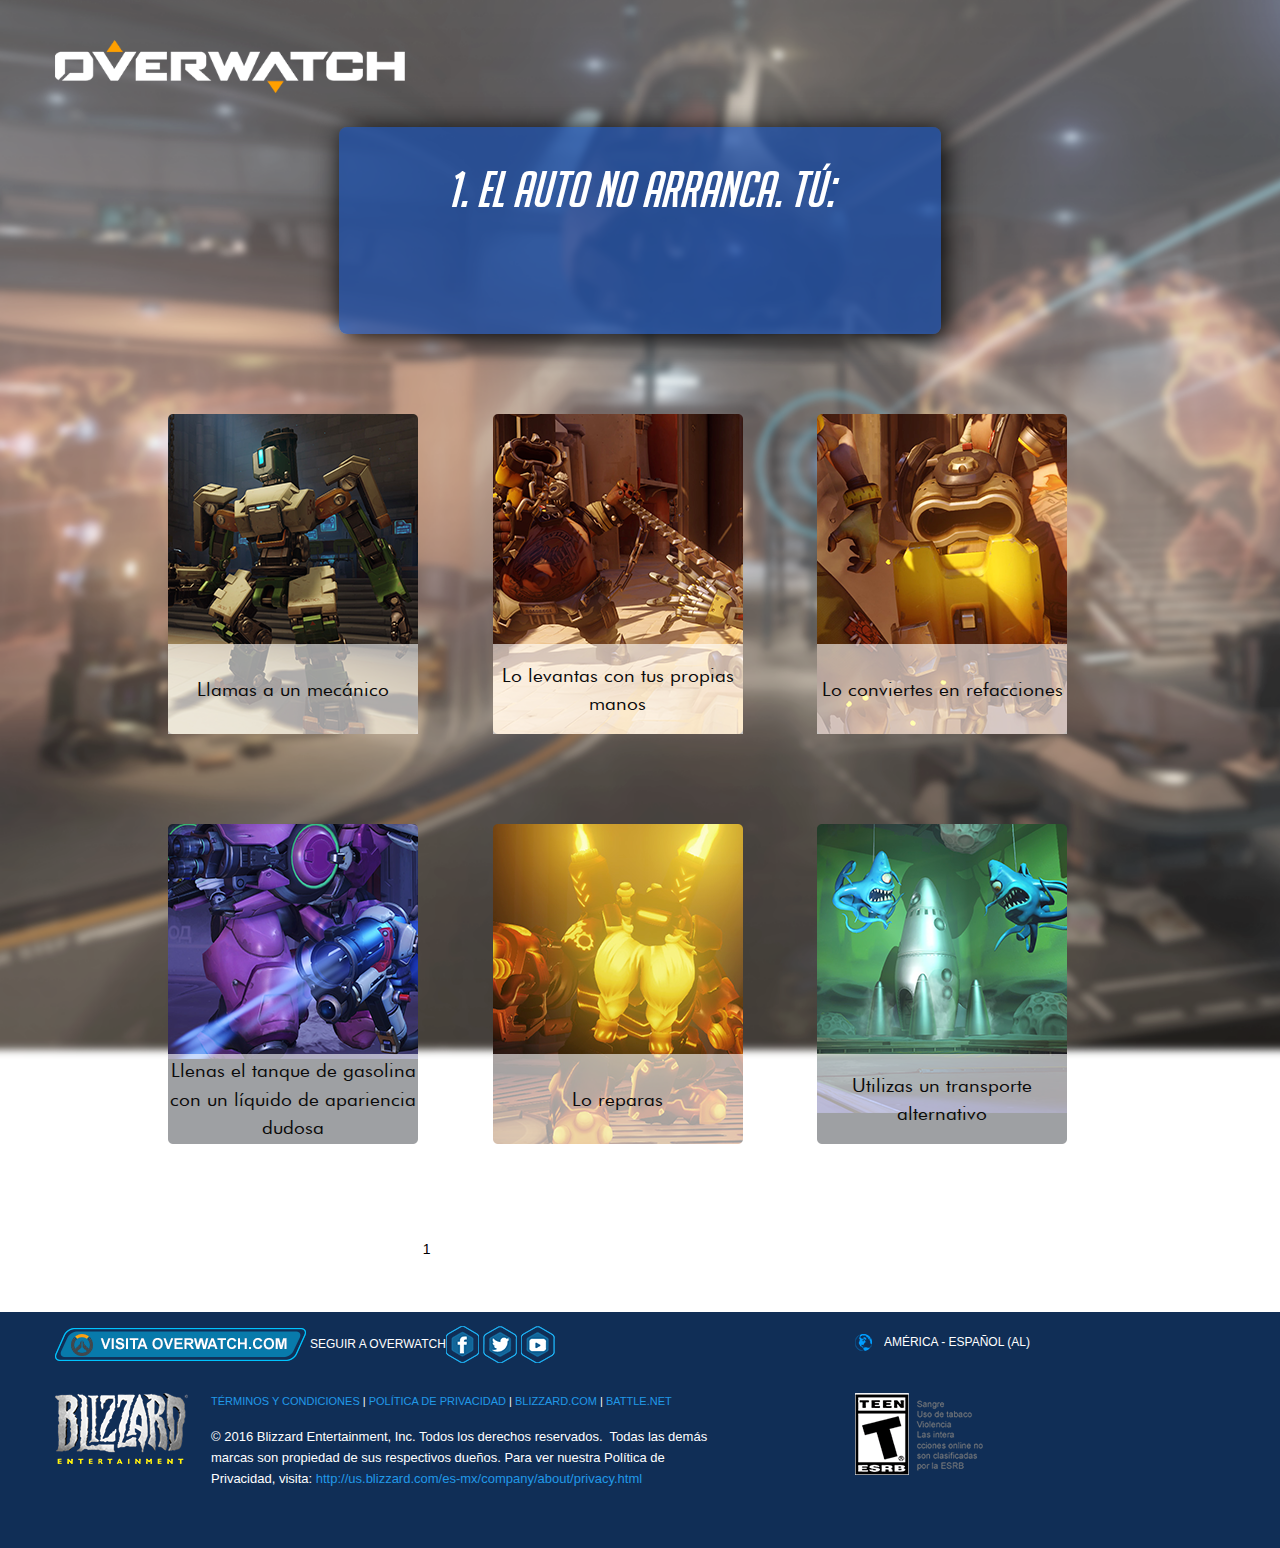
==== commit d02bc3bf: "Se agrega paginacion" ====
--- a/preguntas.html
+++ b/preguntas.html
@@ -26,7 +26,7 @@
               <div class="large-6 medium-6 columns twitter"></div>
             </div>
           </div> -->
-          <div id="pantalla-preguntas" style="display:none;">
+          <div id="pantalla-preguntas">
 
               <div class="pregunta-quiz">
                 <p id="cual_eres">1. El auto no arranca. Tú:</p>
@@ -73,8 +73,25 @@
     	           </div>
 
                </div>
-
-              <div class="large-10 columns large-centered">
+              <div class="row">
+                  <div class="large-5 columns large-centered">
+                      <ul class="pagination">
+                        <li class="arrow"><a href="">&laquo;</a></li>
+                        <li class="numero-pagina current"><a href="">1</a></li>
+                        <li class="numero-pagina"><a href="">2</a></li>
+                        <li class="numero-pagina"><a href="">3</a></li>
+                        <li class="numero-pagina"><a href="">4</a></li>
+                        <li class="numero-pagina"><a href="">5</a></li>
+                        <li class="numero-pagina"><a href="">6</a></li>
+                        <li class="numero-pagina"><a href="">7</a></li>
+                        <li class="numero-pagina"><a href="">8</a></li>
+                        <li class="numero-pagina"><a href="">9</a></li>
+                        <li class="numero-pagina"><a href="">10</a></li>
+                        <li class="numero-pagina"><a href="">11</a></li>
+                        <li class="numero-pagina"><a href="">12</a></li>
+                        <li class="arrow"><a href="">&raquo;</a></li>
+                      </ul>
+                  </div>
               </div>
 
           </div>
@@ -83,7 +100,7 @@
 
     
 
-          <div id="pantalla-resultado">
+          <div id="pantalla-resultado" style="display:none;">
           <div class="resultado-quiz">
             <p id="Tu_heroe">Tu héroe es</p>
             <p id="Nombre_heroe">REAPER <img src="assets/Personaje_Resultado/Icono_rol_ataque.png" alt=""></p>
--- a/styles/app.css
+++ b/styles/app.css
@@ -279,6 +279,18 @@
             font-family: BigNoodleTooOblique;
             color: white;
             font-size: 40px;
+          }
+
+          li.arrow{
+            display: none!important;
+          }
+
+          li.numero-pagina{
+            border: 1px solid #FFF;
+          }
+
+          li.numero-pagina > a {
+            color: #FFF;
           }
 }
 
@@ -3508,9 +3520,13 @@
     .pagination button:hover {
       background: #e6e6e6; }
   .pagination .current {
-    padding: 0.1875rem 0.625rem;
-    background: #2199e8;
+    
+    background: #FFF;
     color: #fefefe;
+    cursor: default; }  
+    .pagination .current > a{
+    
+    color: #000;
     cursor: default; }
   .pagination .disabled {
     padding: 0.1875rem 0.625rem;
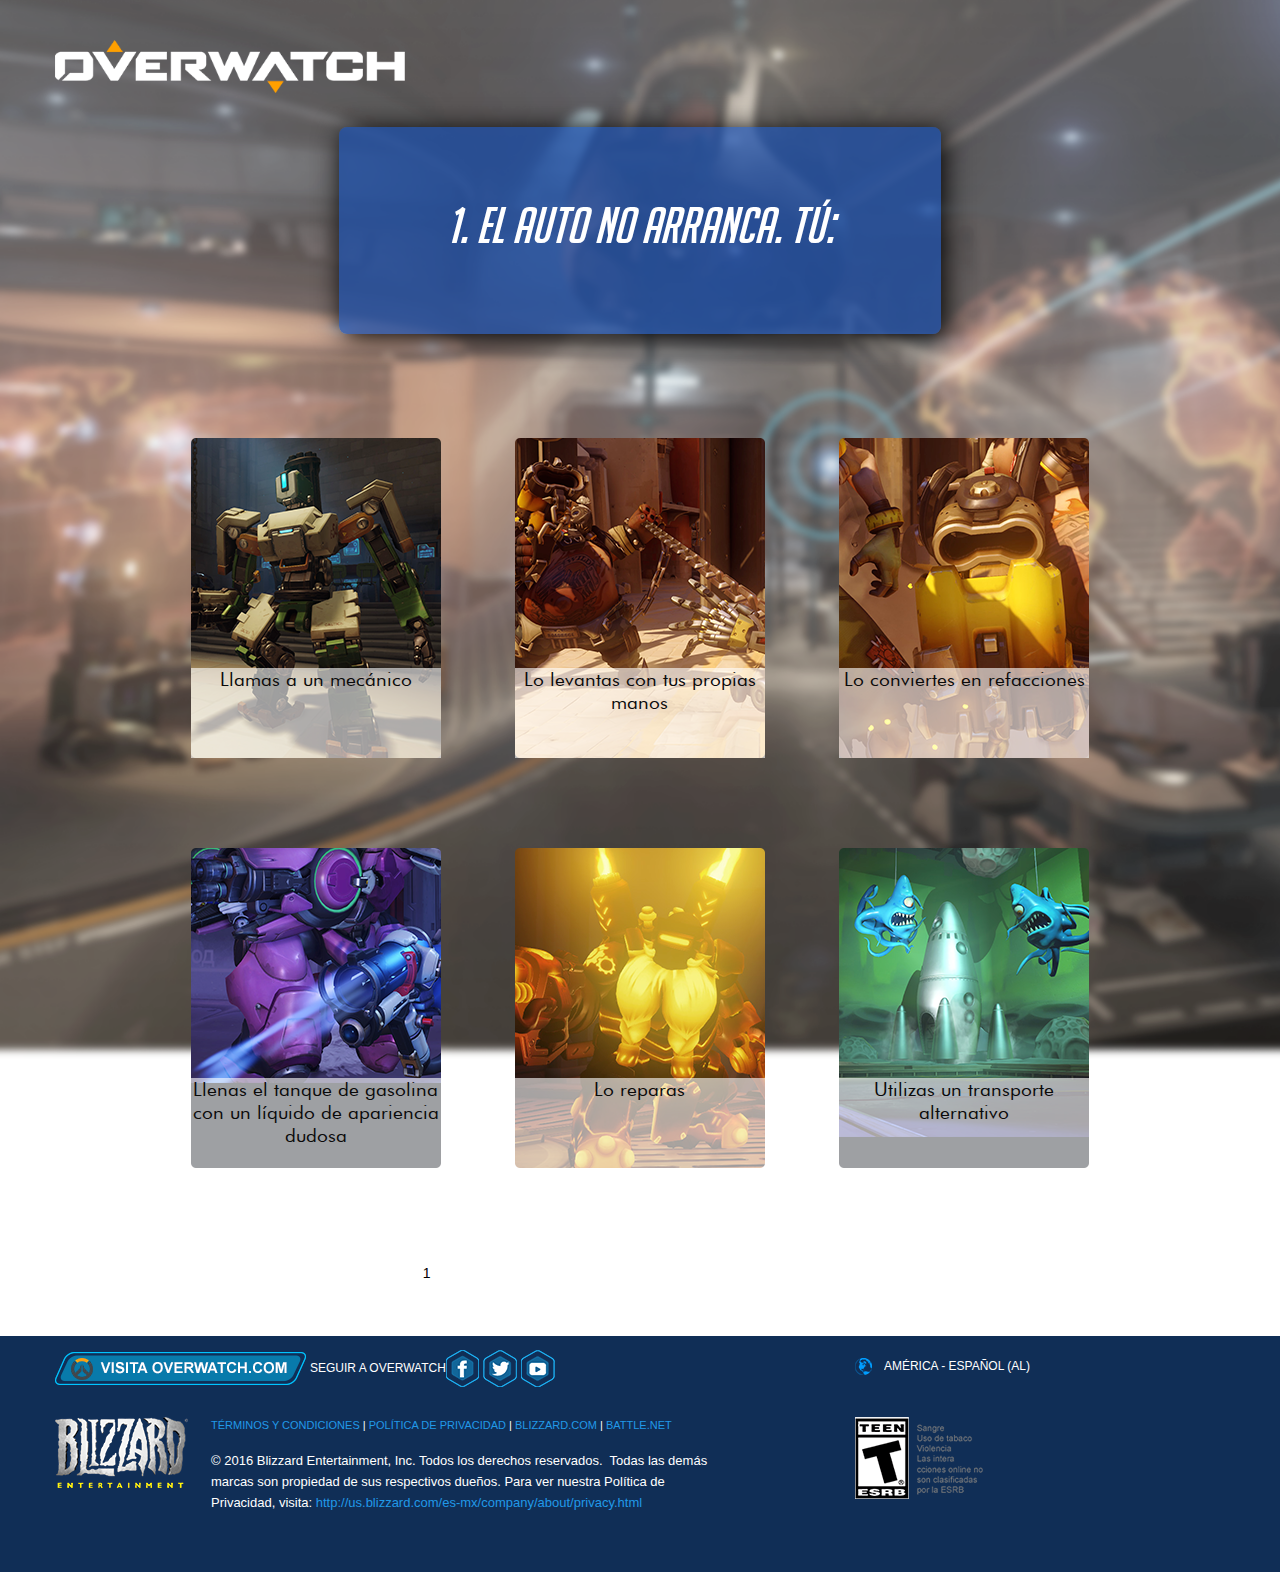
==== commit 99676575: "Correcciones" ====
--- a/preguntas.html
+++ b/preguntas.html
@@ -20,16 +20,11 @@
     <div class="row">
       <div class="large-12 columns">
         <div class="callout">
-<!--           <div class="heroes">
-            <div class="large-12 columns social-container">
-              <div class="large-6 medium-6 columns facebook"></div>
-              <div class="large-6 medium-6 columns twitter"></div>
-            </div>
-          </div> -->
+
           <div id="pantalla-preguntas">
 
               <div class="pregunta-quiz">
-                <p id="cual_eres">1. El auto no arranca. Tú:</p>
+                <p id="pregunta-div">1. El auto no arranca. Tú:</p>
               </div>
 
                <div class="contenedor-preguntas">
@@ -38,14 +33,17 @@
     	           		<div class="large-10 columns large-centered">
     	           	   		<div class="row">        
     				           	<div class="medium-4 columns div-pregunta .div-focus"> 
+                          <span class="helper"></span>
     				           		<img src="assets/Preguntas/Pregunta1_respuesta1.png">
     				           		<div class="div-texto-pregunta">Llamas a un mecánico</div>
     				           	</div>
     				           	<div class="medium-4 columns div-pregunta .div-focus">
+                          <span class="helper"></span>
     				           		<img src="assets/Preguntas/Pregunta1_respuesta2.png">
     				           		<div class="div-texto-pregunta">Lo levantas con tus propias manos</div>
     				           	</div>
     				           	<div class="medium-4 columns div-pregunta .div-focus">
+                          <span class="helper"></span>
     				           		<img src="assets/Preguntas/Pregunta1_respuesta3.png">
     				           		<div class="div-texto-pregunta">Lo conviertes en refacciones</div>
     				           	</div>
--- a/styles/app.css
+++ b/styles/app.css
@@ -106,6 +106,18 @@
           height: 30%;
         }
 
+        #pregunta-div{
+          font-family: BigNoodleTooOblique;
+          color: #FFF;
+          font-size: 50px;
+          text-align: center;
+          margin-bottom: 0px;
+          height: 30%;
+          /*display: table-cell;*/
+          vertical-align: middle;
+          line-height: 206px;
+        }
+
         #contesta_descubre{
           font-family: BigNoodleTooOblique;
           color: #FFF;
@@ -189,7 +201,14 @@
           box-shadow: #000 3px 3px 28px;
           margin: 0 auto;
           overflow: hidden;
-          padding-top: 27px;
+          /*padding-top: 27px;*/
+        }
+
+        .helper {
+            display: inline-block;
+            height: 100%;
+            vertical-align: middle;
+            background-color: tran
         }
 
         .contenedor-preguntas{
@@ -201,17 +220,27 @@
           cursor: pointer;
         }
 
+        .div-pregunta > img, .div-pregunta > div{
+          display: block;
+          margin: auto;
+          vertical-align: middle;
+          max-height: 438px;
+          max-width: 324px;
+          line-height: 23px;
+        }
+
         .div-pregunta:hover{
           transform: scale(1.1);
-          /*background: url(../assets/Preguntas/Marco_Over.png) no-repeat;
-          background-size: 95% 100%;
+          /*border: 50px solid transparent;*/
+          /*padding-left: 0px;*/
+/*          margin-top: -60px;
+          padding-top: 45px;
+          margin-bottom: 10px;
+          padding: 15px;*/
+          /*border-image: url(../assets/Preguntas/Marco_Over.png) 100 stretch;*/
+          /*background: url(../assets/Preguntas/Marco_Over.png) no-repeat;*/
+/*          background-size: 95% 100%;
           background-position: 60px 0px 0px 0px;*/
-        }
-
-        .div-focus{
-           background: url(../assets/Preguntas/Marco_Over.png) no-repeat;  
-           width: 250px;
-           height: 320px;
         }
 
         .div-texto-pregunta{
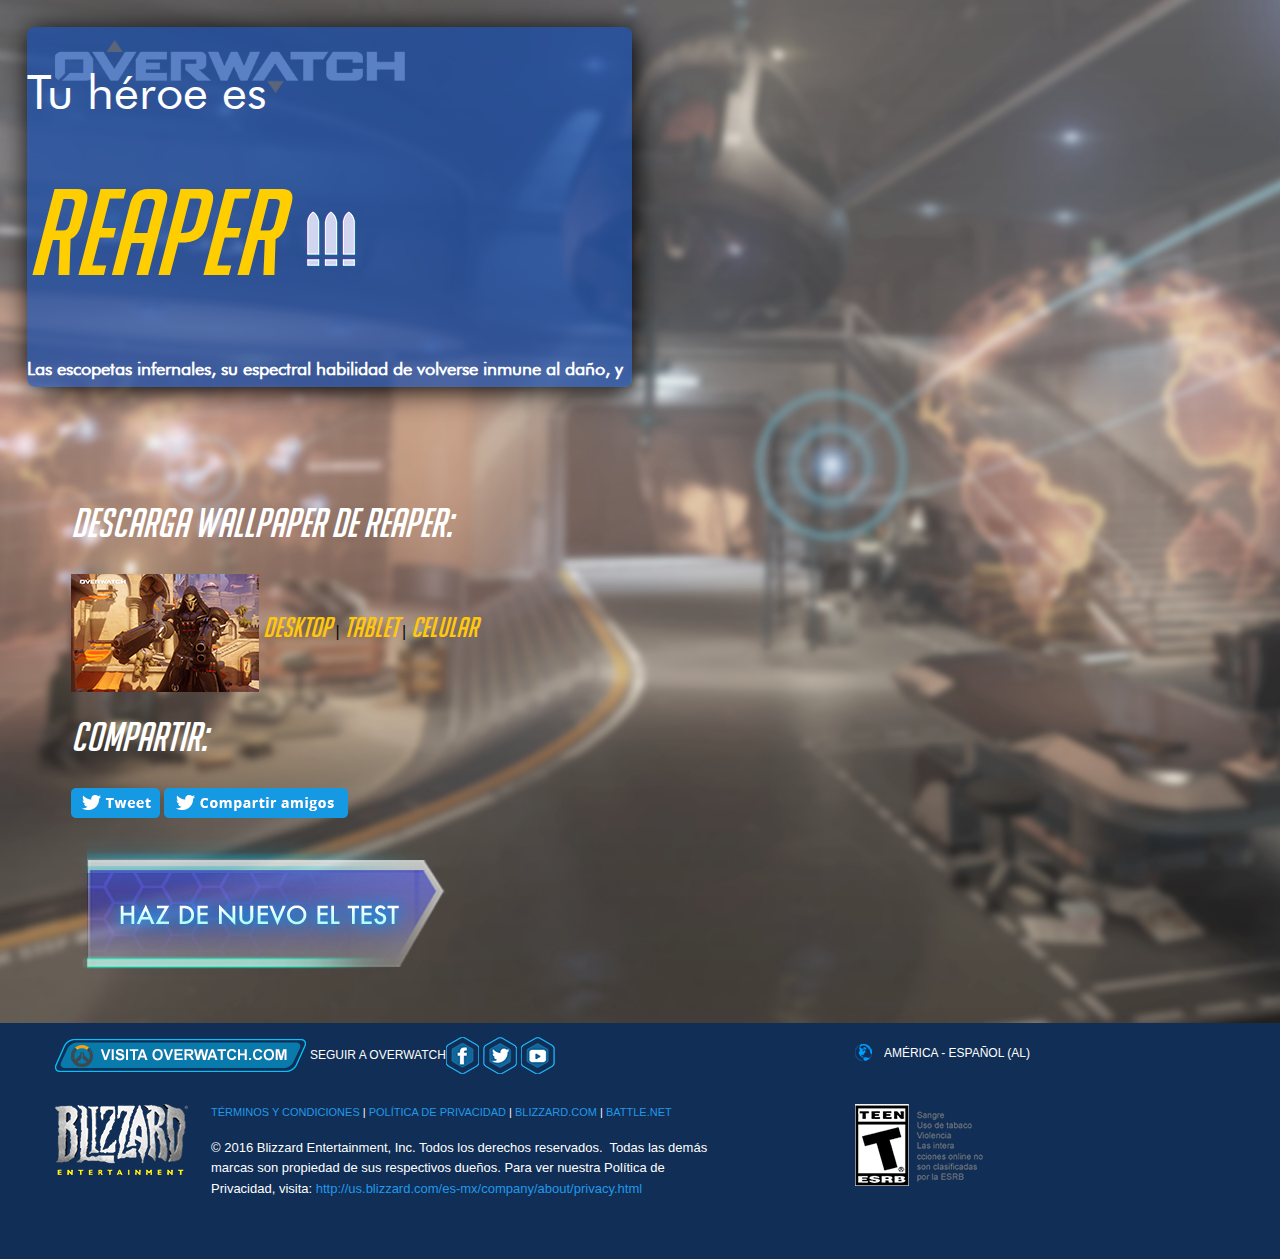
==== commit 63dfcbc6: "Se pone pantalla de preguntas en display none" ====
--- a/preguntas.html
+++ b/preguntas.html
@@ -21,7 +21,7 @@
       <div class="large-12 columns">
         <div class="callout">
 
-          <div id="pantalla-preguntas">
+          <div id="pantalla-preguntas" style="display: none;">
 
               <div class="pregunta-quiz">
                 <p id="pregunta-div">1. El auto no arranca. Tú:</p>
@@ -98,7 +98,7 @@
 
     
 
-          <div id="pantalla-resultado" style="display:none;">
+          <div id="pantalla-resultado">
           <div class="resultado-quiz">
             <p id="Tu_heroe">Tu héroe es</p>
             <p id="Nombre_heroe">REAPER <img src="assets/Personaje_Resultado/Icono_rol_ataque.png" alt=""></p>
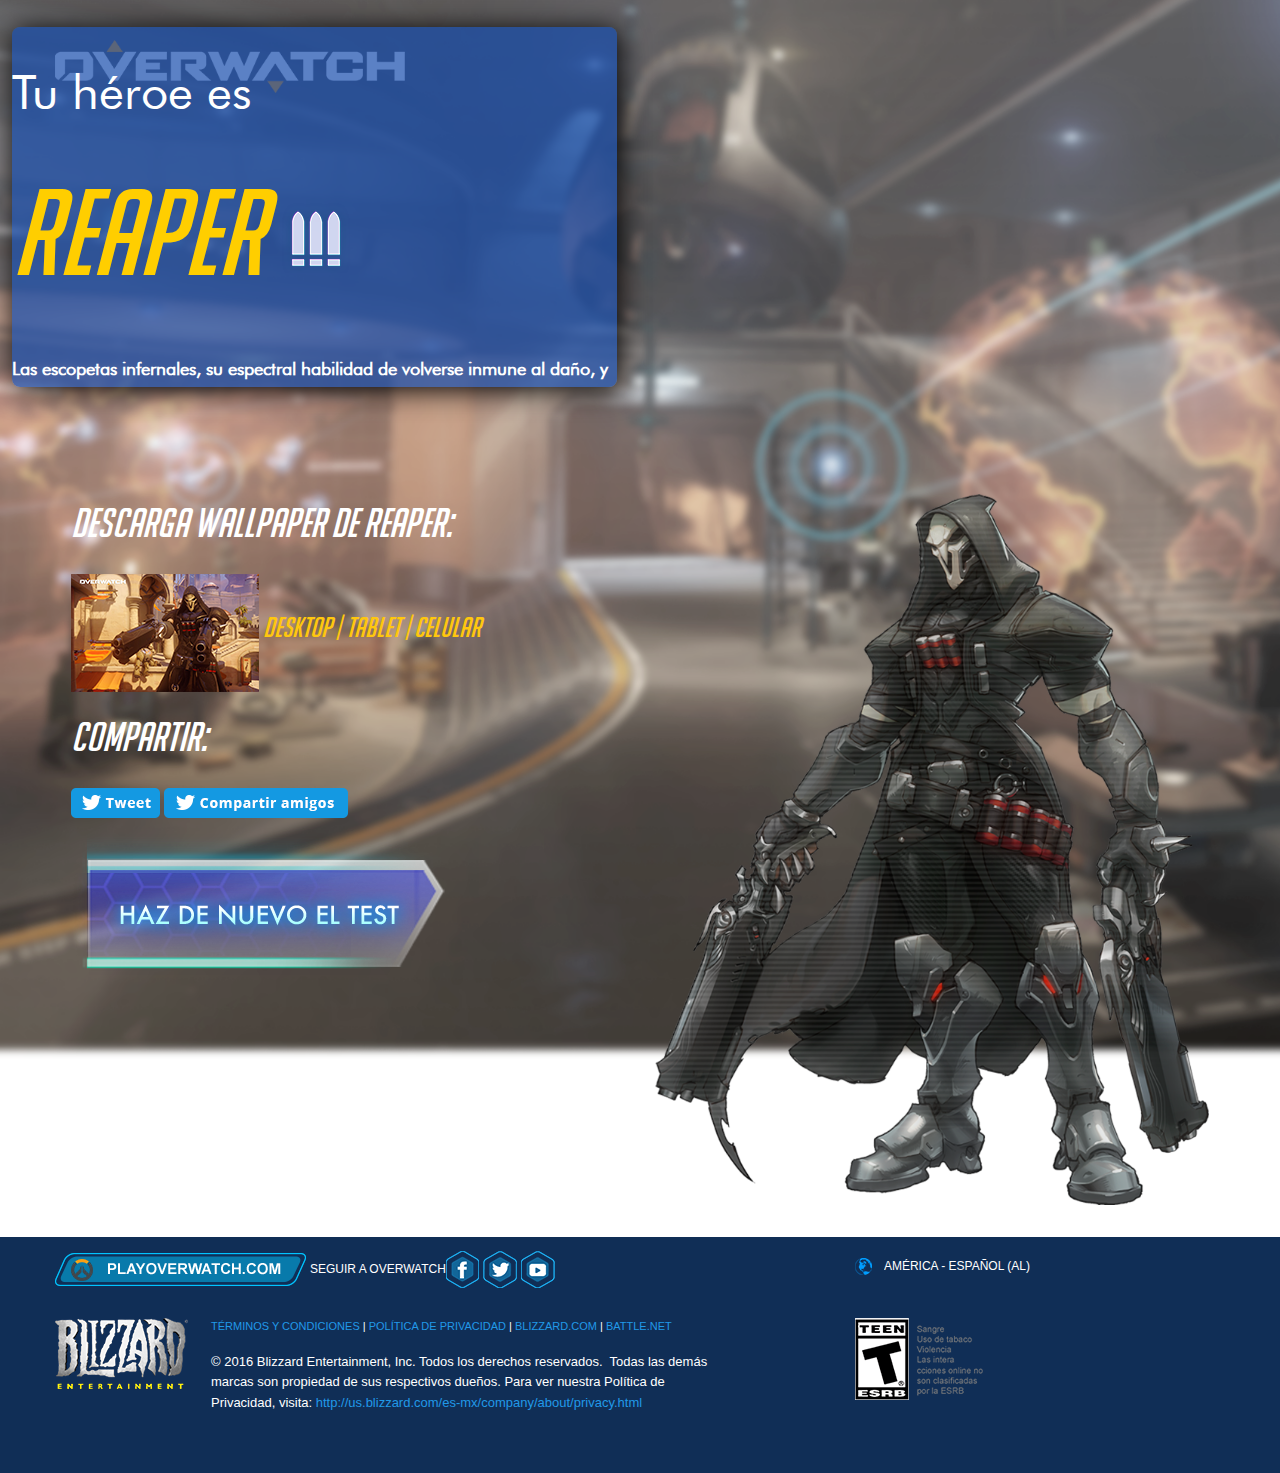
==== commit dbb528f6: "Ajustes a sección de respuesta." ====
--- a/preguntas.html
+++ b/preguntas.html
@@ -96,58 +96,58 @@
 
           <!-- RESULTADOS -->
 
+
     
-
+          <section>
           <div id="pantalla-resultado">
-          <div class="resultado-quiz">
+
+          <div class="Assets-PantallaFinal">
+          
+            <div class="medium-6 columns vacio"> </div>
+            <div class="medium-6 columns vacio"> </div>
+          
+
+          <!-- Pantalla Final -->
+
+          
+
+          	<div class="contenido-descarga-wallpaper">
+          	<div class="row">
+
+            <div class="resultado-quiz">
             <p id="Tu_heroe">Tu héroe es</p>
             <p id="Nombre_heroe">REAPER <img src="assets/Personaje_Resultado/Icono_rol_ataque.png" alt=""></p>
             <p id="descripcion_heroe"> <strong> Las escopetas infernales, su espectral habilidad de volverse inmune al daño, y el poder de caminar entre las sombras hacen a Reaper uno de los seres más letales de la Tierra.</strong></p>
           </div>
 
-          <!-- descargar wallpaper -->
-
-          <section class="Descarga-Wallpaper">
-          
-          	<div class="medium-6 columns vacio"> </div>
-          	<div class="medium-6 columns vacio"> </div>
-
-          	<div class="contenido-descarga-wallpaper">
-          	<div class="row">
           		<div class="medium-6 columns">
           		<p id="Descarga-wall"> DESCARGA WALLPAPER DE REAPER: </p>
           		<p id="Descarga-formatos"> <img src="assets/Personaje_Resultado/Reaper_wallp_thumb.png" alt=""> 
-          		    <a class="formatos-descarga" href="#"> DESKTOP  </a> |
-                    <a class="formatos-descarga" href="#"> TABLET </a> |
+          		    <a class="formatos-descarga" href="#"> DESKTOP  |</a> 
+                    <a class="formatos-descarga" href="#"> TABLET |</a> 
                     <a class="formatos-descarga" href="#"> CELULAR </a></p>
-          		</div>
+
+                    <p id="Compartir-redes"> COMPARTIR: </p>
+              <p id="BT-Tweet-compartir"> <a href="#" target="_blank"><img src="assets/Personaje_Resultado/Bt_Tweet.png" alt=""></a> <a href="#" target="_blank"><img src="assets/Personaje_Resultado/Bt_Compartir_twitter.png" alt=""></a> </p>
+              <p id="Bt_HazNuevo"> <a href="#" target="_blank"> <img src="assets/Personaje_Resultado/Bt_HazNuevoTest.png" alt=""></a> </p>
+
+          		</div> <!-- .medium-6 -->
+
+              <div class="medium-6 columns">
+              <div class="row">
+               <div class="column">
+                  <img src="assets/Personaje_Resultado/Reaper.png" alt="">
+               </div>
+              </div>
+            </div>
+
+          	</div> <!-- .row -->
+          	</div> <!-- .medium-6 columns -->
+
+            
+
           	</div>
-          	</section>
-
-          	<section class="Compartir-redes-tw">
-          	<div class="contenido-compartir-tw"> 
-          	<div class="row">
-          		<div class="medium-6 columns">
-          		<p id="Compartir-redes"> COMPARTIR: </p>
-          		<p id="BT-Tweet-compartir"> <img src="assets/Personaje_Resultado/Bt_Tweet.png" alt=""> <img src="assets/Personaje_Resultado/Bt_Compartir_twitter.png" alt=""> </p>
-
-          		</div>
           	</div>
-
-          	</div>
-          	</section>
-
-          	<section class="Bt-HazNuevoTest">
-          	<div class="Bt-Nuevo-Test"> 
-          	<div class="row">
-          		<div class="medium-6 columns">
-          		<p id="Bt_HazNuevo"> <img src="assets/Personaje_Resultado/Bt_HazNuevoTest.png" alt=""> </p>
-
-          		</div>
-          	</div>
-
-          	</div>
-          	</section>
         
 
 
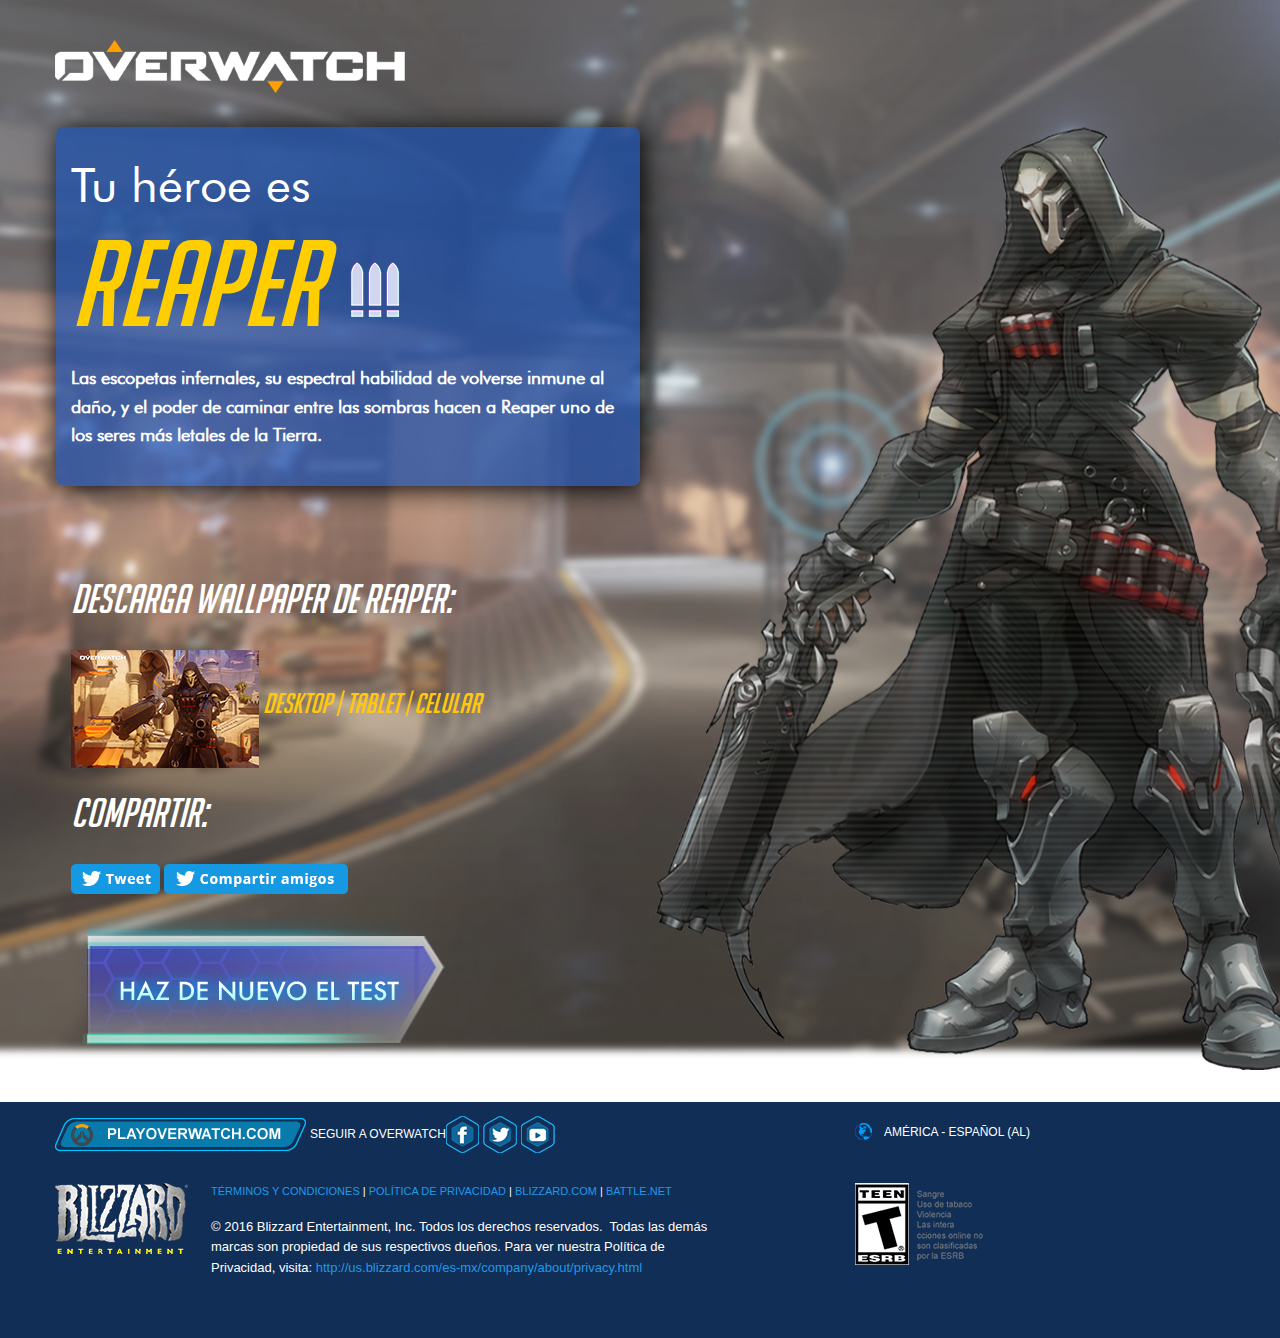
==== commit d00e4862: "Pantalla de resultados" ====
--- a/preguntas.html
+++ b/preguntas.html
@@ -30,41 +30,41 @@
                <div class="contenedor-preguntas">
 
     	           <div class="row">
-    	           		<div class="large-10 columns large-centered">
+    	           		<div class="large-8 columns large-centered">
     	           	   		<div class="row">        
     				           	<div class="medium-4 columns div-pregunta .div-focus"> 
                           <span class="helper"></span>
-    				           		<img src="assets/Preguntas/Pregunta1_respuesta1.png">
-    				           		<div class="div-texto-pregunta">Llamas a un mecánico</div>
+    				           		<img class="imagenes-preg" src="assets/Preguntas/Pregunta1_respuesta1.png">
+    				           		<div class="div-texto-pregunta"><p class="texto-pregunta">Llamas a un mecánico</p></div>
     				           	</div>
     				           	<div class="medium-4 columns div-pregunta .div-focus">
                           <span class="helper"></span>
-    				           		<img src="assets/Preguntas/Pregunta1_respuesta2.png">
-    				           		<div class="div-texto-pregunta">Lo levantas con tus propias manos</div>
+    				           		<img class="imagenes-preg" src="assets/Preguntas/Pregunta1_respuesta2.png">
+    				           		<div class="div-texto-pregunta"><p class="texto-pregunta">Lo levantas con tus propias manos</p></div>
     				           	</div>
     				           	<div class="medium-4 columns div-pregunta .div-focus">
                           <span class="helper"></span>
-    				           		<img src="assets/Preguntas/Pregunta1_respuesta3.png">
-    				           		<div class="div-texto-pregunta">Lo conviertes en refacciones</div>
+    				           		<img class="imagenes-preg" src="assets/Preguntas/Pregunta1_respuesta3.png">
+    				           		<div class="div-texto-pregunta"><p class="texto-pregunta">Lo conviertes en refacciones</p></div>
     				           	</div>
     		         		</div>
     		       		</div>
     	           </div> 
 
     	          <div class="row">
-    		           	<div class="large-10 columns large-centered">
+    		           	<div class="large-8 columns large-centered">
     		           	   	<div class="row">        
         				           	<div class="medium-4 columns div-pregunta">
-        				           		<img src="assets/Preguntas/Pregunta1_respuesta4.png">
-        				           		<div class="div-texto-pregunta">Llenas el tanque de gasolina con un líquido de apariencia dudosa</div>
+        				           		<img class="imagenes-preg" src="assets/Preguntas/Pregunta1_respuesta4.png">
+        				           		<div class="div-texto-pregunta"><p class="texto-pregunta">Llenas el tanque de gasolina con un líquido de apariencia dudosa</p></div>
         				           	</div>
         				           	<div class="medium-4 columns div-pregunta">
-        				           		<img src="assets/Preguntas/Pregunta1_respuesta5.png">
-        				           		<div class="div-texto-pregunta">Lo reparas</div>
+        				           		<img class="imagenes-preg" src="assets/Preguntas/Pregunta1_respuesta5.png">
+        				           		<div class="div-texto-pregunta"><p class="texto-pregunta">Lo reparas</p></div>
         				           	</div>
         				           	<div class="medium-4 columns div-pregunta">
-        				           		<img src="assets/Preguntas/Pregunta1_respuesta6.png">
-        				           		<div class="div-texto-pregunta">Utilizas un transporte alternativo</div>
+        				           		<img class="imagenes-preg" src="assets/Preguntas/Pregunta1_respuesta6.png">
+        				           		<div class="div-texto-pregunta"><p class="texto-pregunta">Utilizas un transporte alternativo</p></div>
         				           	</div>
     			             	</div>
     			     	     </div>
@@ -75,18 +75,18 @@
                   <div class="large-5 columns large-centered">
                       <ul class="pagination">
                         <li class="arrow"><a href="">&laquo;</a></li>
-                        <li class="numero-pagina current"><a href="">1</a></li>
-                        <li class="numero-pagina"><a href="">2</a></li>
-                        <li class="numero-pagina"><a href="">3</a></li>
-                        <li class="numero-pagina"><a href="">4</a></li>
-                        <li class="numero-pagina"><a href="">5</a></li>
-                        <li class="numero-pagina"><a href="">6</a></li>
-                        <li class="numero-pagina"><a href="">7</a></li>
-                        <li class="numero-pagina"><a href="">8</a></li>
-                        <li class="numero-pagina"><a href="">9</a></li>
-                        <li class="numero-pagina"><a href="">10</a></li>
-                        <li class="numero-pagina"><a href="">11</a></li>
-                        <li class="numero-pagina"><a href="">12</a></li>
+                        <li class="numero-pagina current"><a>1</a></li>
+                        <li class="numero-pagina"><a>2</a></li>
+                        <li class="numero-pagina"><a>3</a></li>
+                        <li class="numero-pagina"><a>4</a></li>
+                        <li class="numero-pagina"><a>5</a></li>
+                        <li class="numero-pagina"><a>6</a></li>
+                        <li class="numero-pagina"><a>7</a></li>
+                        <li class="numero-pagina"><a>8</a></li>
+                        <li class="numero-pagina"><a>9</a></li>
+                        <li class="numero-pagina"><a>10</a></li>
+                        <li class="numero-pagina"><a>11</a></li>
+                        <li class="numero-pagina"><a>12</a></li>
                         <li class="arrow"><a href="">&raquo;</a></li>
                       </ul>
                   </div>
@@ -114,30 +114,32 @@
           	<div class="contenido-descarga-wallpaper">
           	<div class="row">
 
-            <div class="resultado-quiz">
-            <p id="Tu_heroe">Tu héroe es</p>
-            <p id="Nombre_heroe">REAPER <img src="assets/Personaje_Resultado/Icono_rol_ataque.png" alt=""></p>
-            <p id="descripcion_heroe"> <strong> Las escopetas infernales, su espectral habilidad de volverse inmune al daño, y el poder de caminar entre las sombras hacen a Reaper uno de los seres más letales de la Tierra.</strong></p>
-          </div>
-
-          		<div class="medium-6 columns">
-          		<p id="Descarga-wall"> DESCARGA WALLPAPER DE REAPER: </p>
-          		<p id="Descarga-formatos"> <img src="assets/Personaje_Resultado/Reaper_wallp_thumb.png" alt=""> 
-          		    <a class="formatos-descarga" href="#"> DESKTOP  |</a> 
-                    <a class="formatos-descarga" href="#"> TABLET |</a> 
-                    <a class="formatos-descarga" href="#"> CELULAR </a></p>
-
-                    <p id="Compartir-redes"> COMPARTIR: </p>
-              <p id="BT-Tweet-compartir"> <a href="#" target="_blank"><img src="assets/Personaje_Resultado/Bt_Tweet.png" alt=""></a> <a href="#" target="_blank"><img src="assets/Personaje_Resultado/Bt_Compartir_twitter.png" alt=""></a> </p>
-              <p id="Bt_HazNuevo"> <a href="#" target="_blank"> <img src="assets/Personaje_Resultado/Bt_HazNuevoTest.png" alt=""></a> </p>
-
+              <div class="resultado-quiz medium-6 columns">
+                  <p id="Tu_heroe">Tu héroe es</p>
+                  <p id="Nombre_heroe">REAPER <img src="assets/Personaje_Resultado/Icono_rol_ataque.png" alt=""></p>
+                  <p id="descripcion_heroe"> <strong> Las escopetas infernales, su espectral habilidad de volverse inmune al daño, y el poder de caminar entre las sombras hacen a Reaper uno de los seres más letales de la Tierra.</strong></p>
+              </div>
+
+              <div class="medium-6 columns">
+                 <img src="assets/Personaje_Resultado/Reaper.png" id="imagen-heroe" alt="">
+              </div>
+
+          		<div class="medium-8 columns wallpapers-contenedor">
+              		<p id="Descarga-wall"> DESCARGA WALLPAPER DE REAPER: </p>
+              		<p id="Descarga-formatos"> <img src="assets/Personaje_Resultado/Reaper_wallp_thumb.png" alt=""> 
+              		    <a class="formatos-descarga" href="#"> DESKTOP  |</a> 
+                      <a class="formatos-descarga" href="#"> TABLET |</a> 
+                      <a class="formatos-descarga" href="#"> CELULAR </a>
+                  </p>
+                  <p id="Compartir-redes"> COMPARTIR: </p>
+                  <p id="BT-Tweet-compartir">
+                    <a href="#" target="_blank"><img src="assets/Personaje_Resultado/Bt_Tweet.png" alt=""></a> <a href="#" target="_blank"><img src="assets/Personaje_Resultado/Bt_Compartir_twitter.png" alt=""></a> </p>
+                  <p id="Bt_HazNuevo"> <a href="#" target="_blank"> <img src="assets/Personaje_Resultado/Bt_HazNuevoTest.png" alt=""></a> </p>
           		</div> <!-- .medium-6 -->
 
               <div class="medium-6 columns">
               <div class="row">
-               <div class="column">
-                  <img src="assets/Personaje_Resultado/Reaper.png" alt="">
-               </div>
+
               </div>
             </div>
 
--- a/styles/app.css
+++ b/styles/app.css
@@ -221,12 +221,19 @@
         }
 
         .div-pregunta > img, .div-pregunta > div{
-          display: block;
+          display: table;
           margin: auto;
           vertical-align: middle;
           max-height: 438px;
           max-width: 324px;
           line-height: 23px;
+        }
+
+        p.texto-pregunta{
+          display: table-cell;
+          vertical-align: middle;
+          text-align: center;
+          line-height:  1.1;
         }
 
         .div-pregunta:hover{
@@ -250,24 +257,30 @@
           display: table-cell;
           vertical-align: middle;
           height: 90px;
-          width: 250px;
+          width: 212px;
           background-color: rgba(255, 255, 255, 0.61);
           position: relative;
           bottom: 90px;
         }
 
+        .imagenes-preg{
+          width: 212px;
+          height: 271px;
+        }
+
         .resultado-quiz{
             background-color: rgba(22,75,173,.7);
             border-radius: 8px;
             width: 605px;
-            height: 360px;
+            height: 100%;
             box-shadow: #000 3px 3px 28px;
             overflow: hidden;
-            padding-top: 27px;
+            padding: 20px;
             display: inline-block;
             position: relative;
-            left: -44px;
-            top: -100px;
+            /*width: 47%!important;*/
+/*            left: -44px;
+            top: -100px;*/
           }
 
 
@@ -281,6 +294,7 @@
                 font-family: BigNoodleTooOblique;
                 color: #FFCE00;
                 font-size: 120px;
+                line-height: .9;
                 /* text-align: center; */
                 /*margin-bottom: 0px;
                 margin-left: 31px;*/
@@ -296,6 +310,13 @@
             font-family: BigNoodleTooOblique;
             color:white;
             font-size: 40px;
+            display: inline-block;
+          }
+
+          .wallpapers-contenedor{
+            float: left;
+            display: table;
+            margin-top: -500px;
           }
 
           .formatos-descarga{
@@ -321,6 +342,11 @@
           li.numero-pagina > a {
             color: #FFF;
           }
+
+          #imagen-heroe{ 
+          min-width: 734px;
+          min-height: 943px;
+        }
 }
 
 
@@ -496,6 +522,24 @@
             bottom: 90px;
           }
 
+          .resultado-quiz{
+              background-color: rgba(22,75,173,.7);
+              border-radius: 8px;
+              width: 605px;
+              height: 100%;
+              box-shadow: #000 3px 3px 28px;
+              overflow: hidden;
+              padding: 20px;
+              display: inline-block;
+              position: relative;
+            }
+
+            .wallpapers-contenedor{
+              float: left;
+              /*margin-top: -300px;*/
+              display: table;
+            }
+
 
 }
 
@@ -652,9 +696,20 @@
       margin-top: 80px;
     }
 
-    .div-pregunta{
-      
-    }
+    .resultado-quiz{
+        background-color: rgba(22,75,173,.7);
+        border-radius: 8px;
+        width: 605px;
+        height: 360px;
+        box-shadow: #000 3px 3px 28px;
+        overflow: hidden;
+        padding: 20px;
+        display: inline-block;
+        position: relative;
+        width: 47%!important;
+/*            left: -44px;
+        top: -100px;*/
+      }
 
     .div-texto-pregunta{
       font-family: FuturaBookfont;
@@ -822,6 +877,8 @@
                     
                   }
 
+
+
                   .div-texto-pregunta{
                     font-family: FuturaBookfont;
                     font-size: 19px;
@@ -837,7 +894,97 @@
 
   }
 
-
+  @media only screen
+  and (min-width : 320px)
+  and (max-width : 639px){
+
+          .resultado-quiz{
+              background-color: rgba(22,75,173,.7);
+              border-radius: 8px;
+              width: 605px;
+              height: 360px;
+              box-shadow: #000 3px 3px 28px;
+              overflow: hidden;
+              padding: 20px;
+              display: inline-block;
+              position: relative;
+              width: 100%;
+  /*            left: -44px;
+              top: -100px;*/
+            }
+
+            #Tu_heroe{
+              font-family: FuturaBookfont;
+              color: white;
+              font-size: 48px;
+            }
+
+            #Nombre_heroe{
+                  font-family: BigNoodleTooOblique;
+                  color: #FFCE00;
+                  font-size: 120px;
+                  line-height: .9;
+                  /* text-align: center; */
+                  /*margin-bottom: 0px;
+                  margin-left: 31px;*/
+            }
+
+            #descripcion_heroe{
+              font-family: FuturaBookfont;
+              color: white;
+              font-size: 18px;
+            }
+}
+
+@media only screen
+and (min-width : 640px)
+and (max-width : 767px){
+
+          .resultado-quiz{
+              background-color: rgba(22,75,173,.7);
+              border-radius: 8px;
+              width: 605px;
+              height: 100%;
+              box-shadow: #000 3px 3px 28px;
+              overflow: hidden;
+              padding: 20px;
+              display: inline-block;
+              position: relative;
+              width: 100%;
+  /*            left: -44px;
+              top: -100px;*/
+            }
+
+            #Tu_heroe{
+              font-family: FuturaBookfont;
+              color: white;
+              font-size: 48px;
+            }
+
+            #Nombre_heroe{
+                  font-family: BigNoodleTooOblique;
+                  color: #FFCE00;
+                  font-size: 120px;
+                  line-height: .9;
+                  /* text-align: center; */
+                  /*margin-bottom: 0px;
+                  margin-left: 31px;*/
+            }
+
+            #descripcion_heroe{
+              font-family: FuturaBookfont;
+              color: white;
+              font-size: 18px;
+            }
+
+            #Descarga-wall{
+              font-family: BigNoodleTooOblique;
+              color:white;
+              font-size: 40px;
+              display: inline-block;
+            }
+
+}
 
 /* HTML5 display definitions
      ========================================================================== */
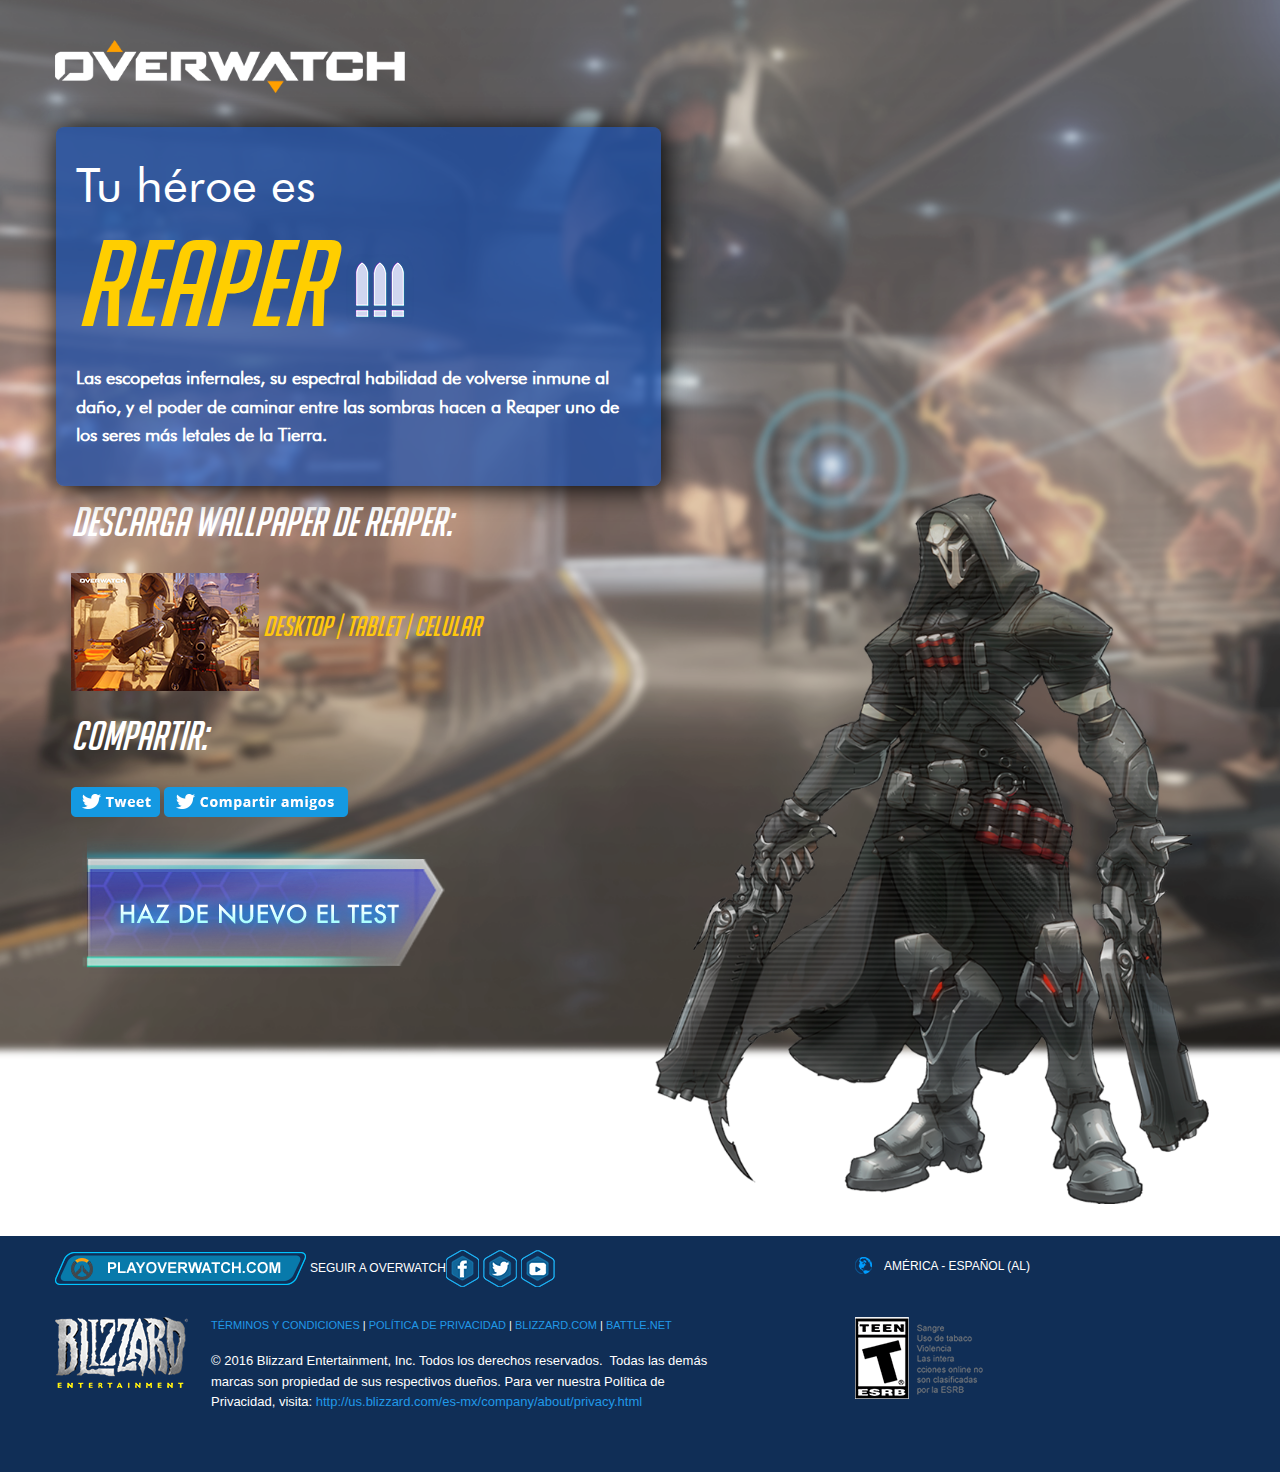
==== commit 3ed4bbeb: "Se agrega fichero y favicon" ====
--- a/preguntas.html
+++ b/preguntas.html
@@ -8,8 +8,29 @@
     <title>QuizOverwatch</title>
     <link rel="stylesheet" href="styles/app.css">
     <link rel="stylesheet" href="styles/foundation-icons.css">
+
+    <!-- .favicon -->
+    <link rel="apple-touch-icon" sizes="57x57" href="assets/favicon/apple-icon-57x57.png">
+<link rel="apple-touch-icon" sizes="60x60" href="assets/favicon/apple-icon-60x60.png">
+<link rel="apple-touch-icon" sizes="72x72" href="assets/favicon/apple-icon-72x72.png">
+<link rel="apple-touch-icon" sizes="76x76" href="assets/favicon/apple-icon-76x76.png">
+<link rel="apple-touch-icon" sizes="114x114" href="assets/favicon/apple-icon-114x114.png">
+<link rel="apple-touch-icon" sizes="120x120" href="assets/favicon/apple-icon-120x120.png">
+<link rel="apple-touch-icon" sizes="144x144" href="assets/favicon/apple-icon-144x144.png">
+<link rel="apple-touch-icon" sizes="152x152" href="assets/favicon/apple-icon-152x152.png">
+<link rel="apple-touch-icon" sizes="180x180" href="assets/favicon/apple-icon-180x180.png">
+<link rel="icon" type="image/png" sizes="192x192"  href="assets/favicon/android-icon-192x192.png">
+<link rel="icon" type="image/png" sizes="32x32" href="assets/favicon/favicon-32x32.png">
+<link rel="icon" type="image/png" sizes="96x96" href="assets/favicon/favicon-96x96.png">
+<link rel="icon" type="image/png" sizes="16x16" href="assets/favicon/favicon-16x16.png">
+<link rel="manifest" href="assets/favicon/manifest.json">
+<meta name="msapplication-TileColor" content="#ffffff">
+<meta name="msapplication-TileImage" content="assets/favicon/ms-icon-144x144.png">
+<meta name="theme-color" content="#ffffff">
+
     <script src="https://ajax.googleapis.com/ajax/libs/jquery/2.2.3/jquery.min.js"></script>
   </head>
+  
   <body>
   <section class="logo_top">
     <div class="row">
@@ -30,41 +51,41 @@
                <div class="contenedor-preguntas">
 
     	           <div class="row">
-    	           		<div class="large-8 columns large-centered">
+    	           		<div class="large-10 columns large-centered">
     	           	   		<div class="row">        
     				           	<div class="medium-4 columns div-pregunta .div-focus"> 
                           <span class="helper"></span>
-    				           		<img class="imagenes-preg" src="assets/Preguntas/Pregunta1_respuesta1.png">
-    				           		<div class="div-texto-pregunta"><p class="texto-pregunta">Llamas a un mecánico</p></div>
+    				           		<img src="assets/Preguntas/Pregunta1_respuesta1.png">
+    				           		<div class="div-texto-pregunta">Llamas a un mecánico</div>
     				           	</div>
     				           	<div class="medium-4 columns div-pregunta .div-focus">
                           <span class="helper"></span>
-    				           		<img class="imagenes-preg" src="assets/Preguntas/Pregunta1_respuesta2.png">
-    				           		<div class="div-texto-pregunta"><p class="texto-pregunta">Lo levantas con tus propias manos</p></div>
+    				           		<img src="assets/Preguntas/Pregunta1_respuesta2.png">
+    				           		<div class="div-texto-pregunta">Lo levantas con tus propias manos</div>
     				           	</div>
     				           	<div class="medium-4 columns div-pregunta .div-focus">
                           <span class="helper"></span>
-    				           		<img class="imagenes-preg" src="assets/Preguntas/Pregunta1_respuesta3.png">
-    				           		<div class="div-texto-pregunta"><p class="texto-pregunta">Lo conviertes en refacciones</p></div>
+    				           		<img src="assets/Preguntas/Pregunta1_respuesta3.png">
+    				           		<div class="div-texto-pregunta">Lo conviertes en refacciones</div>
     				           	</div>
     		         		</div>
     		       		</div>
     	           </div> 
 
     	          <div class="row">
-    		           	<div class="large-8 columns large-centered">
+    		           	<div class="large-10 columns large-centered">
     		           	   	<div class="row">        
         				           	<div class="medium-4 columns div-pregunta">
-        				           		<img class="imagenes-preg" src="assets/Preguntas/Pregunta1_respuesta4.png">
-        				           		<div class="div-texto-pregunta"><p class="texto-pregunta">Llenas el tanque de gasolina con un líquido de apariencia dudosa</p></div>
+        				           		<img src="assets/Preguntas/Pregunta1_respuesta4.png">
+        				           		<div class="div-texto-pregunta">Llenas el tanque de gasolina con un líquido de apariencia dudosa</div>
         				           	</div>
         				           	<div class="medium-4 columns div-pregunta">
-        				           		<img class="imagenes-preg" src="assets/Preguntas/Pregunta1_respuesta5.png">
-        				           		<div class="div-texto-pregunta"><p class="texto-pregunta">Lo reparas</p></div>
+        				           		<img src="assets/Preguntas/Pregunta1_respuesta5.png">
+        				           		<div class="div-texto-pregunta">Lo reparas</div>
         				           	</div>
         				           	<div class="medium-4 columns div-pregunta">
-        				           		<img class="imagenes-preg" src="assets/Preguntas/Pregunta1_respuesta6.png">
-        				           		<div class="div-texto-pregunta"><p class="texto-pregunta">Utilizas un transporte alternativo</p></div>
+        				           		<img src="assets/Preguntas/Pregunta1_respuesta6.png">
+        				           		<div class="div-texto-pregunta">Utilizas un transporte alternativo</div>
         				           	</div>
     			             	</div>
     			     	     </div>
@@ -75,18 +96,18 @@
                   <div class="large-5 columns large-centered">
                       <ul class="pagination">
                         <li class="arrow"><a href="">&laquo;</a></li>
-                        <li class="numero-pagina current"><a>1</a></li>
-                        <li class="numero-pagina"><a>2</a></li>
-                        <li class="numero-pagina"><a>3</a></li>
-                        <li class="numero-pagina"><a>4</a></li>
-                        <li class="numero-pagina"><a>5</a></li>
-                        <li class="numero-pagina"><a>6</a></li>
-                        <li class="numero-pagina"><a>7</a></li>
-                        <li class="numero-pagina"><a>8</a></li>
-                        <li class="numero-pagina"><a>9</a></li>
-                        <li class="numero-pagina"><a>10</a></li>
-                        <li class="numero-pagina"><a>11</a></li>
-                        <li class="numero-pagina"><a>12</a></li>
+                        <li class="numero-pagina current"><a href="">1</a></li>
+                        <li class="numero-pagina"><a href="">2</a></li>
+                        <li class="numero-pagina"><a href="">3</a></li>
+                        <li class="numero-pagina"><a href="">4</a></li>
+                        <li class="numero-pagina"><a href="">5</a></li>
+                        <li class="numero-pagina"><a href="">6</a></li>
+                        <li class="numero-pagina"><a href="">7</a></li>
+                        <li class="numero-pagina"><a href="">8</a></li>
+                        <li class="numero-pagina"><a href="">9</a></li>
+                        <li class="numero-pagina"><a href="">10</a></li>
+                        <li class="numero-pagina"><a href="">11</a></li>
+                        <li class="numero-pagina"><a href="">12</a></li>
                         <li class="arrow"><a href="">&raquo;</a></li>
                       </ul>
                   </div>
@@ -114,32 +135,30 @@
           	<div class="contenido-descarga-wallpaper">
           	<div class="row">
 
-              <div class="resultado-quiz medium-6 columns">
-                  <p id="Tu_heroe">Tu héroe es</p>
-                  <p id="Nombre_heroe">REAPER <img src="assets/Personaje_Resultado/Icono_rol_ataque.png" alt=""></p>
-                  <p id="descripcion_heroe"> <strong> Las escopetas infernales, su espectral habilidad de volverse inmune al daño, y el poder de caminar entre las sombras hacen a Reaper uno de los seres más letales de la Tierra.</strong></p>
-              </div>
-
-              <div class="medium-6 columns">
-                 <img src="assets/Personaje_Resultado/Reaper.png" id="imagen-heroe" alt="">
-              </div>
-
-          		<div class="medium-8 columns wallpapers-contenedor">
-              		<p id="Descarga-wall"> DESCARGA WALLPAPER DE REAPER: </p>
-              		<p id="Descarga-formatos"> <img src="assets/Personaje_Resultado/Reaper_wallp_thumb.png" alt=""> 
-              		    <a class="formatos-descarga" href="#"> DESKTOP  |</a> 
-                      <a class="formatos-descarga" href="#"> TABLET |</a> 
-                      <a class="formatos-descarga" href="#"> CELULAR </a>
-                  </p>
-                  <p id="Compartir-redes"> COMPARTIR: </p>
-                  <p id="BT-Tweet-compartir">
-                    <a href="#" target="_blank"><img src="assets/Personaje_Resultado/Bt_Tweet.png" alt=""></a> <a href="#" target="_blank"><img src="assets/Personaje_Resultado/Bt_Compartir_twitter.png" alt=""></a> </p>
-                  <p id="Bt_HazNuevo"> <a href="#" target="_blank"> <img src="assets/Personaje_Resultado/Bt_HazNuevoTest.png" alt=""></a> </p>
+            <div class="resultado-quiz">
+            <p id="Tu_heroe">Tu héroe es</p>
+            <p id="Nombre_heroe">REAPER <img src="assets/Personaje_Resultado/Icono_rol_ataque.png" alt=""></p>
+            <p id="descripcion_heroe"> <strong> Las escopetas infernales, su espectral habilidad de volverse inmune al daño, y el poder de caminar entre las sombras hacen a Reaper uno de los seres más letales de la Tierra.</strong></p>
+          </div>
+
+          		<div class="medium-6 columns">
+          		<p id="Descarga-wall"> DESCARGA WALLPAPER DE REAPER: </p>
+          		<p id="Descarga-formatos"> <img src="assets/Personaje_Resultado/Reaper_wallp_thumb.png" alt=""> 
+          		    <a class="formatos-descarga" href="#"> DESKTOP  |</a> 
+                    <a class="formatos-descarga" href="#"> TABLET |</a> 
+                    <a class="formatos-descarga" href="#"> CELULAR </a></p>
+
+                    <p id="Compartir-redes"> COMPARTIR: </p>
+              <p id="BT-Tweet-compartir"> <a href="#" target="_blank"><img src="assets/Personaje_Resultado/Bt_Tweet.png" alt=""></a> <a href="#" target="_blank"><img src="assets/Personaje_Resultado/Bt_Compartir_twitter.png" alt=""></a> </p>
+              <p id="Bt_HazNuevo"> <a href="#" target="_blank"> <img src="assets/Personaje_Resultado/Bt_HazNuevoTest.png" alt=""></a> </p>
+
           		</div> <!-- .medium-6 -->
 
               <div class="medium-6 columns">
               <div class="row">
-
+               <div class="column">
+                  <img src="assets/Personaje_Resultado/Reaper.png" alt="">
+               </div>
               </div>
             </div>
 
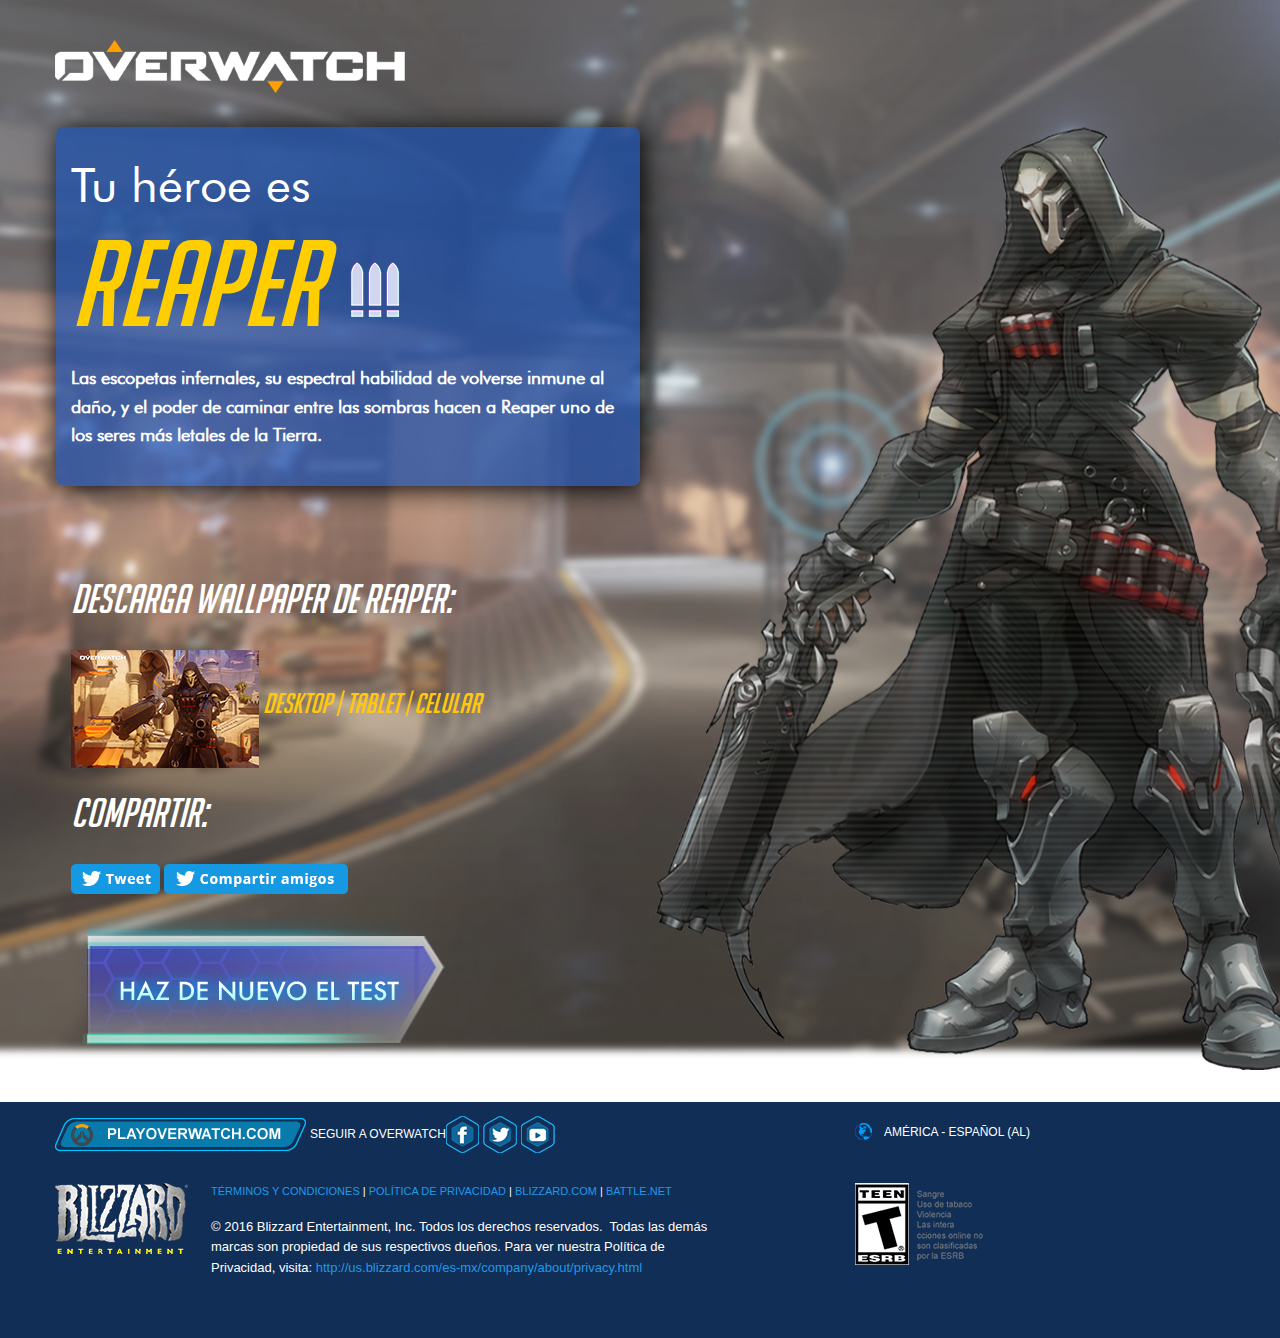
==== commit cd03c103: "Merge branch 'master' of https://github.com/coeurdecosmonaute/QuizOverwatch" ====
--- a/preguntas.html
+++ b/preguntas.html
@@ -51,41 +51,41 @@
                <div class="contenedor-preguntas">
 
     	           <div class="row">
-    	           		<div class="large-10 columns large-centered">
+    	           		<div class="large-8 columns large-centered">
     	           	   		<div class="row">        
     				           	<div class="medium-4 columns div-pregunta .div-focus"> 
                           <span class="helper"></span>
-    				           		<img src="assets/Preguntas/Pregunta1_respuesta1.png">
-    				           		<div class="div-texto-pregunta">Llamas a un mecánico</div>
+    				           		<img class="imagenes-preg" src="assets/Preguntas/Pregunta1_respuesta1.png">
+    				           		<div class="div-texto-pregunta"><p class="texto-pregunta">Llamas a un mecánico</p></div>
     				           	</div>
     				           	<div class="medium-4 columns div-pregunta .div-focus">
                           <span class="helper"></span>
-    				           		<img src="assets/Preguntas/Pregunta1_respuesta2.png">
-    				           		<div class="div-texto-pregunta">Lo levantas con tus propias manos</div>
+    				           		<img class="imagenes-preg" src="assets/Preguntas/Pregunta1_respuesta2.png">
+    				           		<div class="div-texto-pregunta"><p class="texto-pregunta">Lo levantas con tus propias manos</p></div>
     				           	</div>
     				           	<div class="medium-4 columns div-pregunta .div-focus">
                           <span class="helper"></span>
-    				           		<img src="assets/Preguntas/Pregunta1_respuesta3.png">
-    				           		<div class="div-texto-pregunta">Lo conviertes en refacciones</div>
+    				           		<img class="imagenes-preg" src="assets/Preguntas/Pregunta1_respuesta3.png">
+    				           		<div class="div-texto-pregunta"><p class="texto-pregunta">Lo conviertes en refacciones</p></div>
     				           	</div>
     		         		</div>
     		       		</div>
     	           </div> 
 
     	          <div class="row">
-    		           	<div class="large-10 columns large-centered">
+    		           	<div class="large-8 columns large-centered">
     		           	   	<div class="row">        
         				           	<div class="medium-4 columns div-pregunta">
-        				           		<img src="assets/Preguntas/Pregunta1_respuesta4.png">
-        				           		<div class="div-texto-pregunta">Llenas el tanque de gasolina con un líquido de apariencia dudosa</div>
+        				           		<img class="imagenes-preg" src="assets/Preguntas/Pregunta1_respuesta4.png">
+        				           		<div class="div-texto-pregunta"><p class="texto-pregunta">Llenas el tanque de gasolina con un líquido de apariencia dudosa</p></div>
         				           	</div>
         				           	<div class="medium-4 columns div-pregunta">
-        				           		<img src="assets/Preguntas/Pregunta1_respuesta5.png">
-        				           		<div class="div-texto-pregunta">Lo reparas</div>
+        				           		<img class="imagenes-preg" src="assets/Preguntas/Pregunta1_respuesta5.png">
+        				           		<div class="div-texto-pregunta"><p class="texto-pregunta">Lo reparas</p></div>
         				           	</div>
         				           	<div class="medium-4 columns div-pregunta">
-        				           		<img src="assets/Preguntas/Pregunta1_respuesta6.png">
-        				           		<div class="div-texto-pregunta">Utilizas un transporte alternativo</div>
+        				           		<img class="imagenes-preg" src="assets/Preguntas/Pregunta1_respuesta6.png">
+        				           		<div class="div-texto-pregunta"><p class="texto-pregunta">Utilizas un transporte alternativo</p></div>
         				           	</div>
     			             	</div>
     			     	     </div>
@@ -96,18 +96,18 @@
                   <div class="large-5 columns large-centered">
                       <ul class="pagination">
                         <li class="arrow"><a href="">&laquo;</a></li>
-                        <li class="numero-pagina current"><a href="">1</a></li>
-                        <li class="numero-pagina"><a href="">2</a></li>
-                        <li class="numero-pagina"><a href="">3</a></li>
-                        <li class="numero-pagina"><a href="">4</a></li>
-                        <li class="numero-pagina"><a href="">5</a></li>
-                        <li class="numero-pagina"><a href="">6</a></li>
-                        <li class="numero-pagina"><a href="">7</a></li>
-                        <li class="numero-pagina"><a href="">8</a></li>
-                        <li class="numero-pagina"><a href="">9</a></li>
-                        <li class="numero-pagina"><a href="">10</a></li>
-                        <li class="numero-pagina"><a href="">11</a></li>
-                        <li class="numero-pagina"><a href="">12</a></li>
+                        <li class="numero-pagina current"><a>1</a></li>
+                        <li class="numero-pagina"><a>2</a></li>
+                        <li class="numero-pagina"><a>3</a></li>
+                        <li class="numero-pagina"><a>4</a></li>
+                        <li class="numero-pagina"><a>5</a></li>
+                        <li class="numero-pagina"><a>6</a></li>
+                        <li class="numero-pagina"><a>7</a></li>
+                        <li class="numero-pagina"><a>8</a></li>
+                        <li class="numero-pagina"><a>9</a></li>
+                        <li class="numero-pagina"><a>10</a></li>
+                        <li class="numero-pagina"><a>11</a></li>
+                        <li class="numero-pagina"><a>12</a></li>
                         <li class="arrow"><a href="">&raquo;</a></li>
                       </ul>
                   </div>
@@ -135,30 +135,32 @@
           	<div class="contenido-descarga-wallpaper">
           	<div class="row">
 
-            <div class="resultado-quiz">
-            <p id="Tu_heroe">Tu héroe es</p>
-            <p id="Nombre_heroe">REAPER <img src="assets/Personaje_Resultado/Icono_rol_ataque.png" alt=""></p>
-            <p id="descripcion_heroe"> <strong> Las escopetas infernales, su espectral habilidad de volverse inmune al daño, y el poder de caminar entre las sombras hacen a Reaper uno de los seres más letales de la Tierra.</strong></p>
-          </div>
-
-          		<div class="medium-6 columns">
-          		<p id="Descarga-wall"> DESCARGA WALLPAPER DE REAPER: </p>
-          		<p id="Descarga-formatos"> <img src="assets/Personaje_Resultado/Reaper_wallp_thumb.png" alt=""> 
-          		    <a class="formatos-descarga" href="#"> DESKTOP  |</a> 
-                    <a class="formatos-descarga" href="#"> TABLET |</a> 
-                    <a class="formatos-descarga" href="#"> CELULAR </a></p>
-
-                    <p id="Compartir-redes"> COMPARTIR: </p>
-              <p id="BT-Tweet-compartir"> <a href="#" target="_blank"><img src="assets/Personaje_Resultado/Bt_Tweet.png" alt=""></a> <a href="#" target="_blank"><img src="assets/Personaje_Resultado/Bt_Compartir_twitter.png" alt=""></a> </p>
-              <p id="Bt_HazNuevo"> <a href="#" target="_blank"> <img src="assets/Personaje_Resultado/Bt_HazNuevoTest.png" alt=""></a> </p>
-
+              <div class="resultado-quiz medium-6 columns">
+                  <p id="Tu_heroe">Tu héroe es</p>
+                  <p id="Nombre_heroe">REAPER <img src="assets/Personaje_Resultado/Icono_rol_ataque.png" alt=""></p>
+                  <p id="descripcion_heroe"> <strong> Las escopetas infernales, su espectral habilidad de volverse inmune al daño, y el poder de caminar entre las sombras hacen a Reaper uno de los seres más letales de la Tierra.</strong></p>
+              </div>
+
+              <div class="medium-6 columns">
+                 <img src="assets/Personaje_Resultado/Reaper.png" id="imagen-heroe" alt="">
+              </div>
+
+          		<div class="medium-8 columns wallpapers-contenedor">
+              		<p id="Descarga-wall"> DESCARGA WALLPAPER DE REAPER: </p>
+              		<p id="Descarga-formatos"> <img src="assets/Personaje_Resultado/Reaper_wallp_thumb.png" alt=""> 
+              		    <a class="formatos-descarga" href="#"> DESKTOP  |</a> 
+                      <a class="formatos-descarga" href="#"> TABLET |</a> 
+                      <a class="formatos-descarga" href="#"> CELULAR </a>
+                  </p>
+                  <p id="Compartir-redes"> COMPARTIR: </p>
+                  <p id="BT-Tweet-compartir">
+                    <a href="#" target="_blank"><img src="assets/Personaje_Resultado/Bt_Tweet.png" alt=""></a> <a href="#" target="_blank"><img src="assets/Personaje_Resultado/Bt_Compartir_twitter.png" alt=""></a> </p>
+                  <p id="Bt_HazNuevo"> <a href="#" target="_blank"> <img src="assets/Personaje_Resultado/Bt_HazNuevoTest.png" alt=""></a> </p>
           		</div> <!-- .medium-6 -->
 
               <div class="medium-6 columns">
               <div class="row">
-               <div class="column">
-                  <img src="assets/Personaje_Resultado/Reaper.png" alt="">
-               </div>
+
               </div>
             </div>
 
